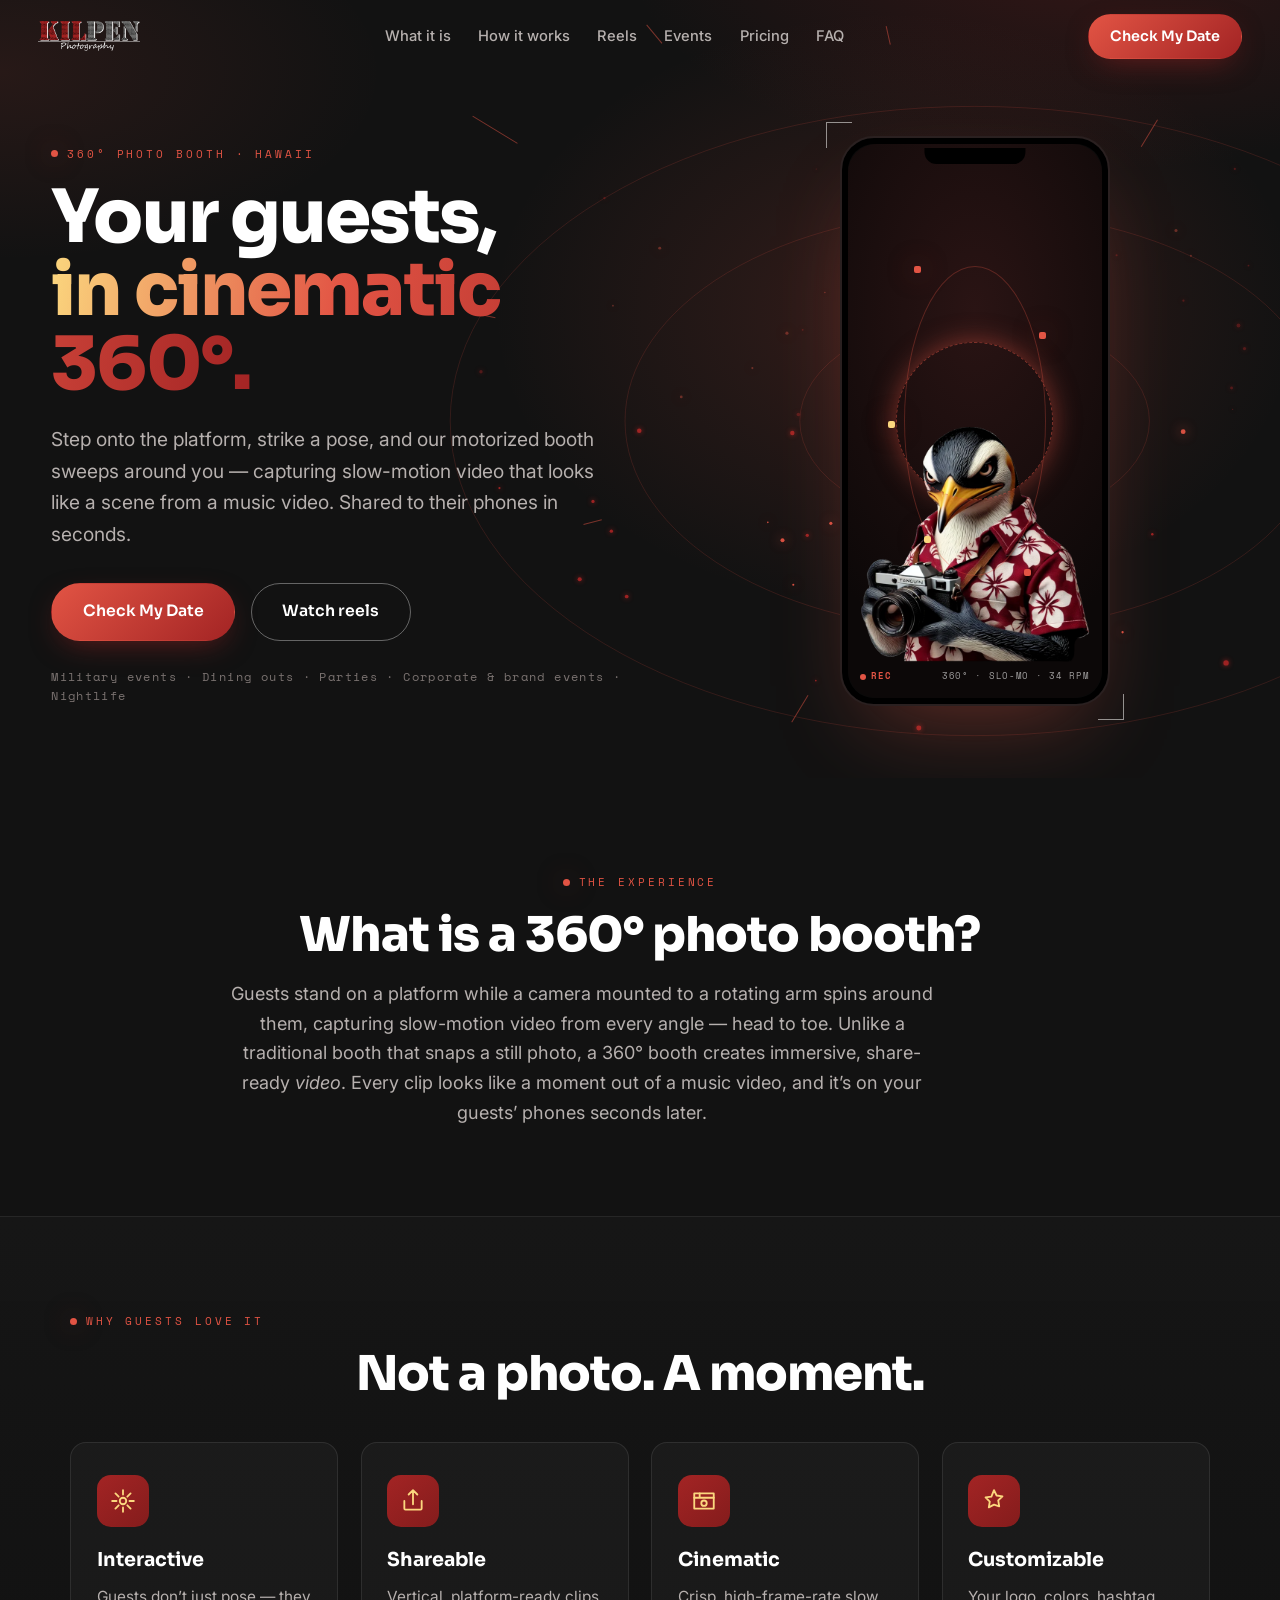
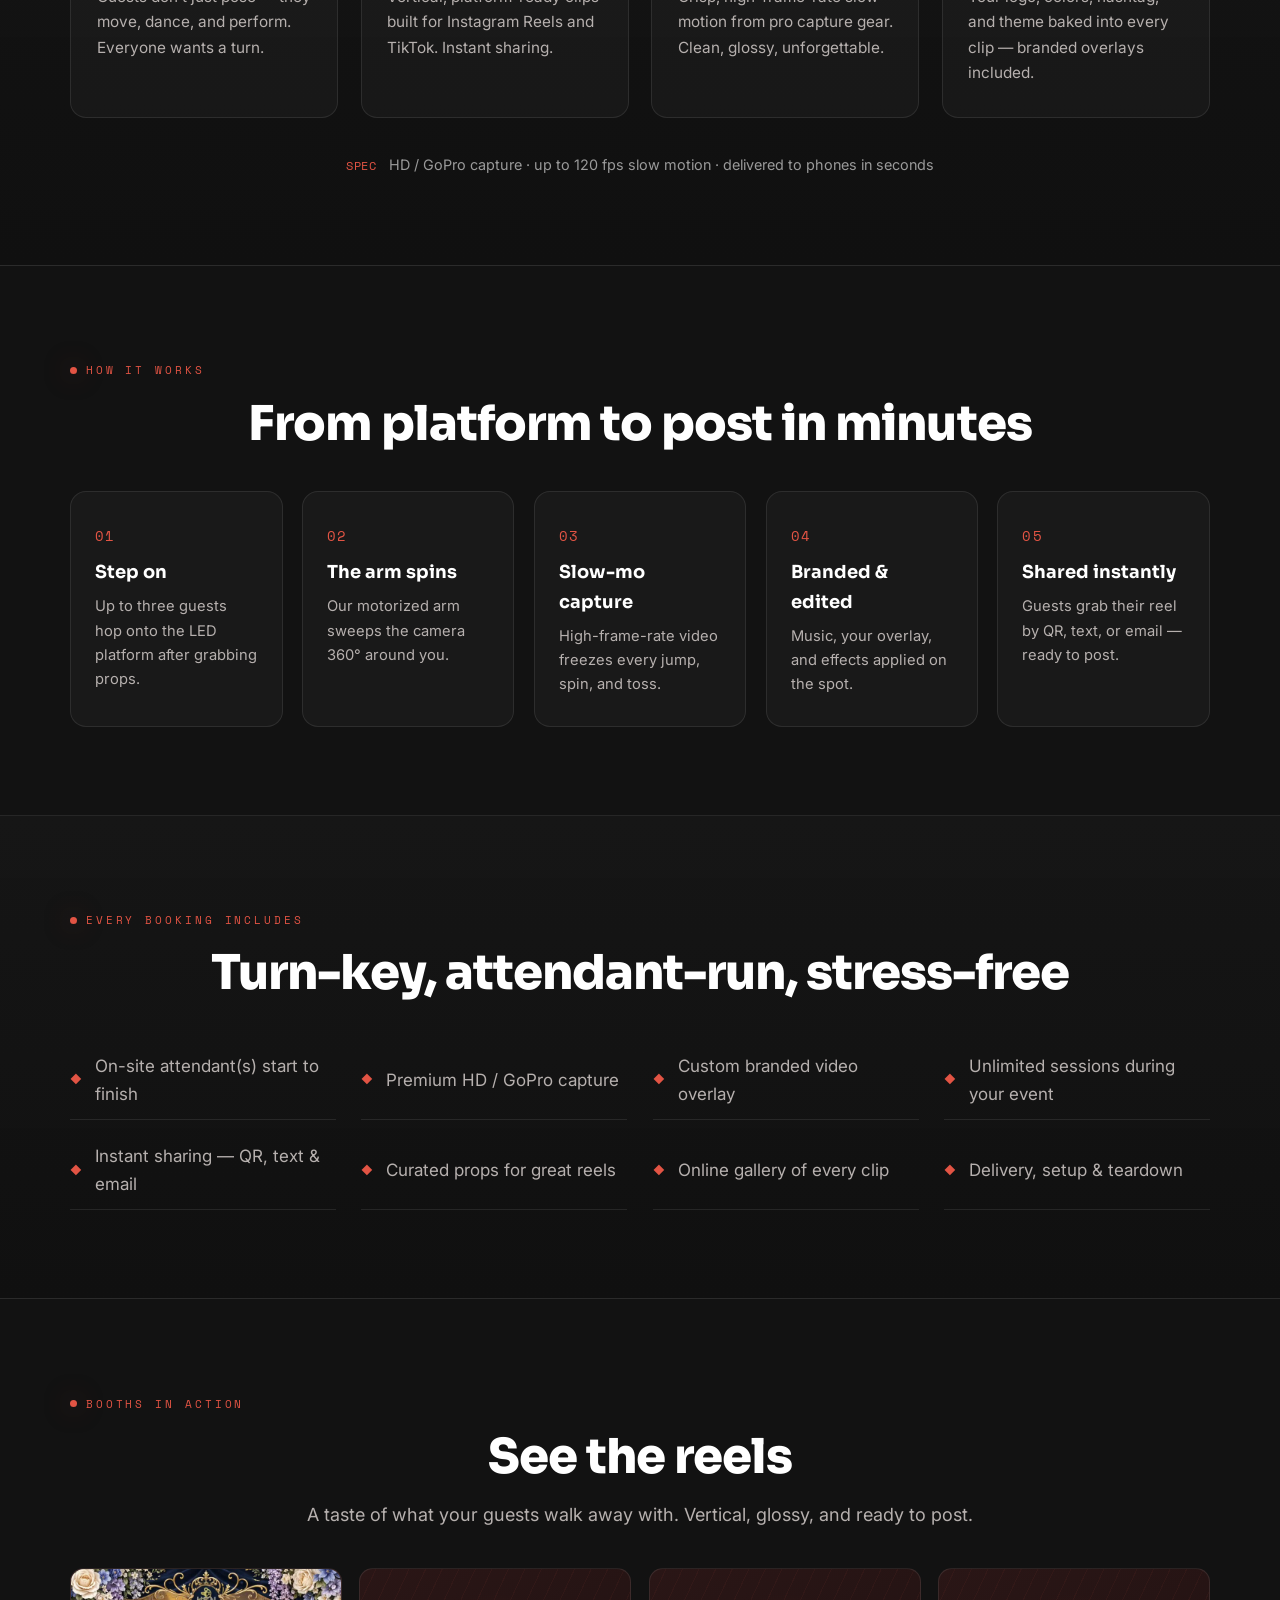
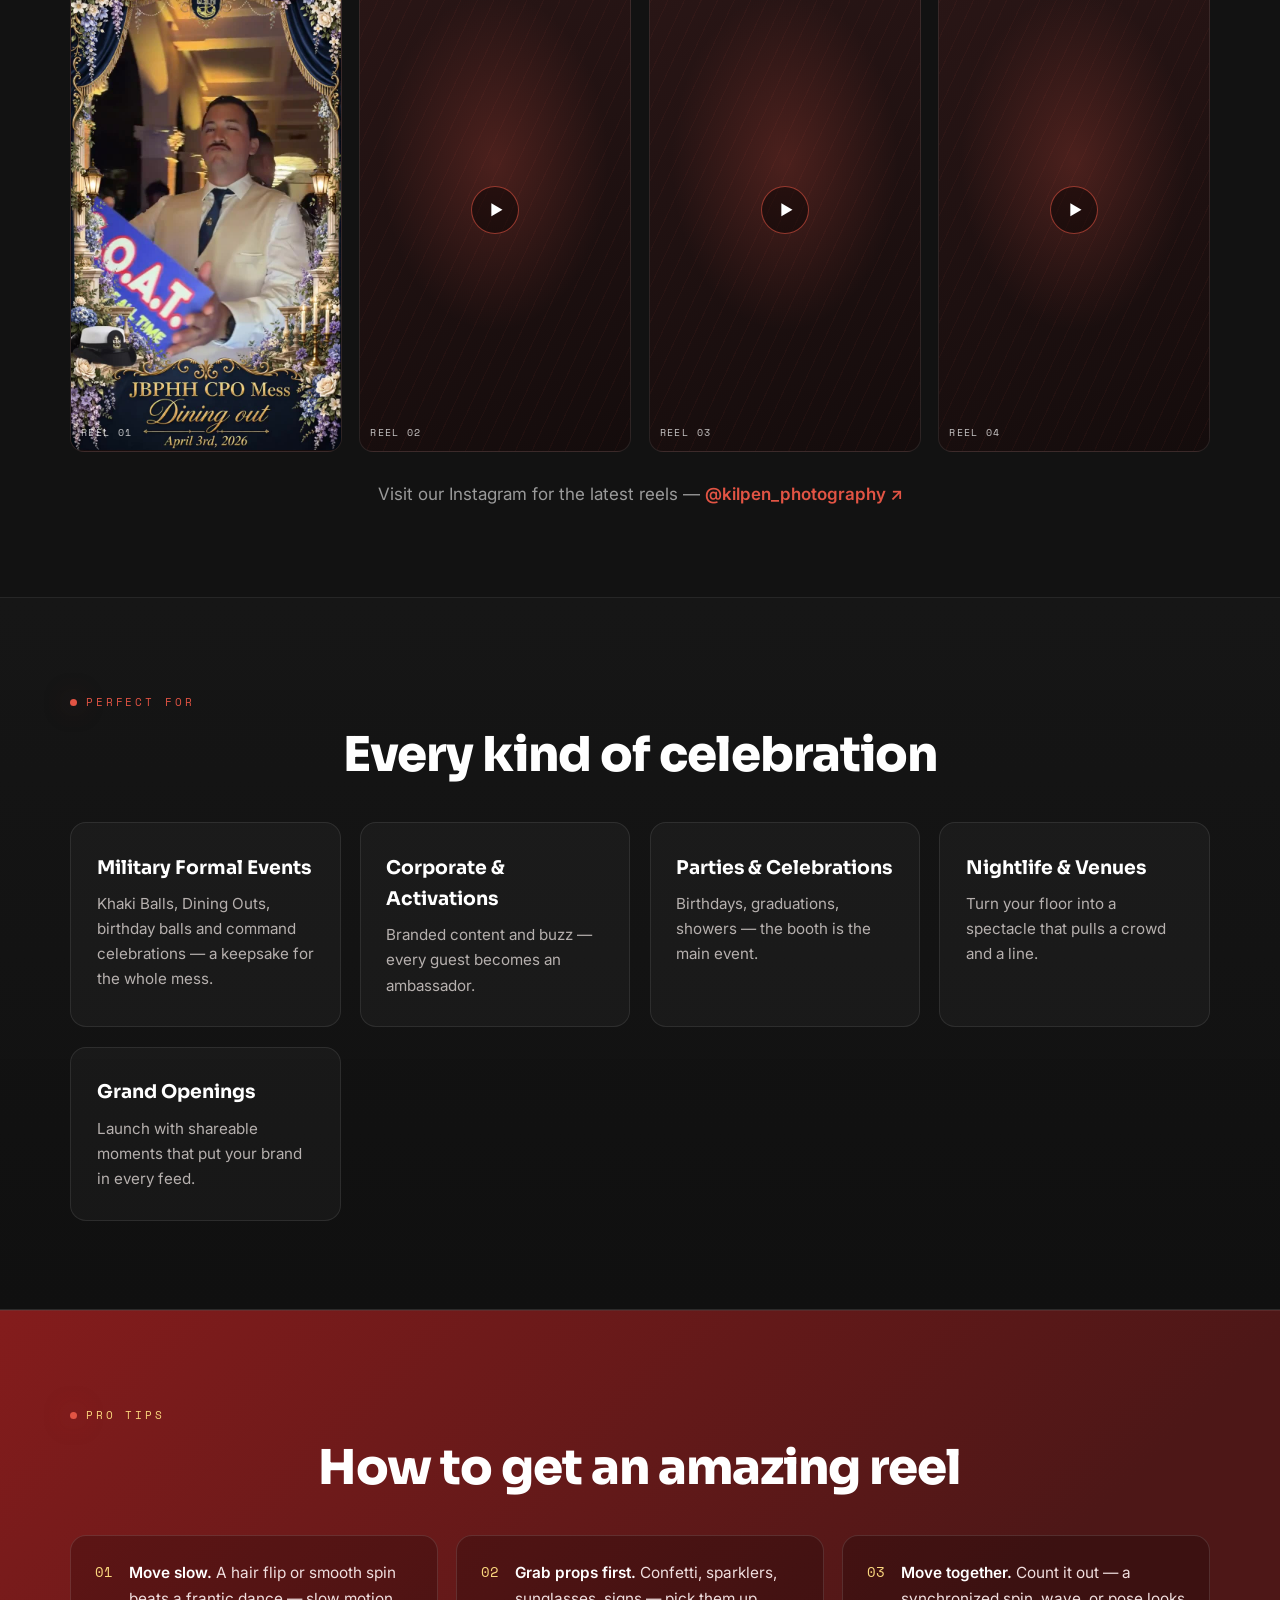
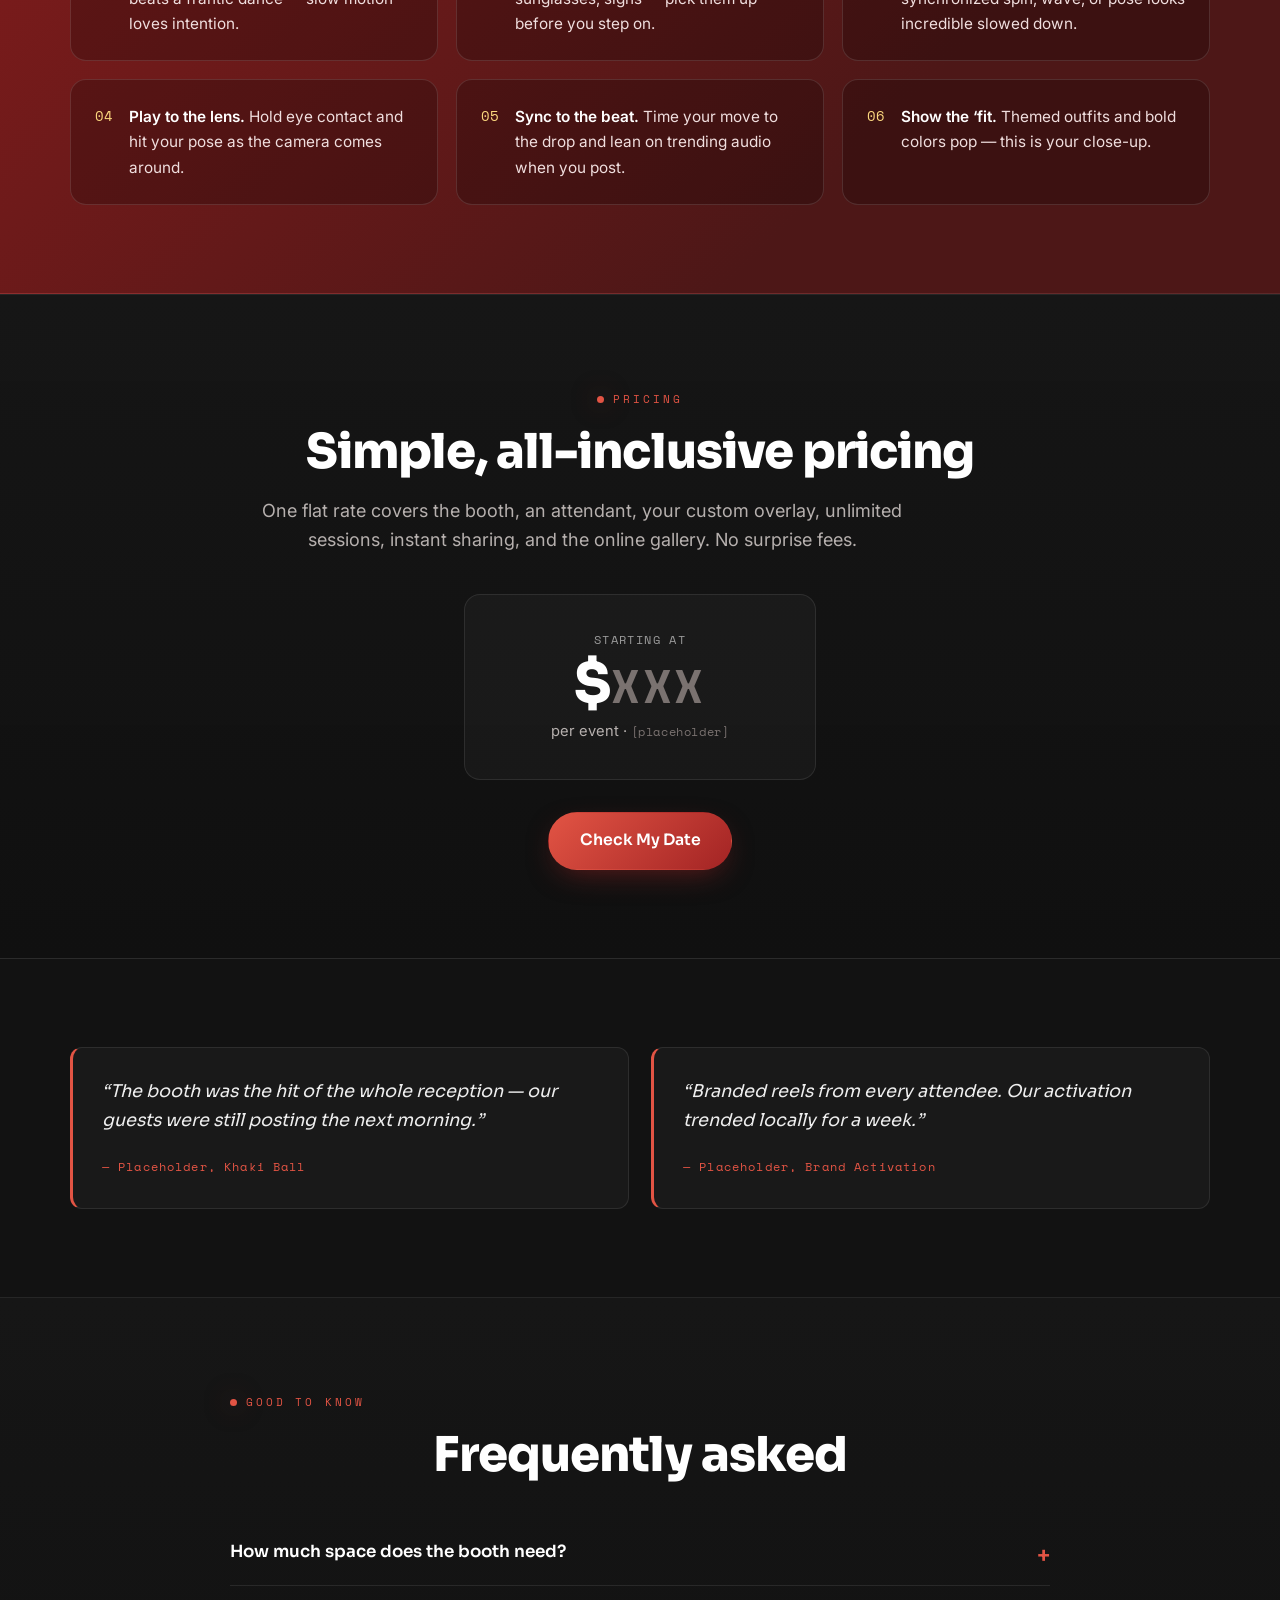
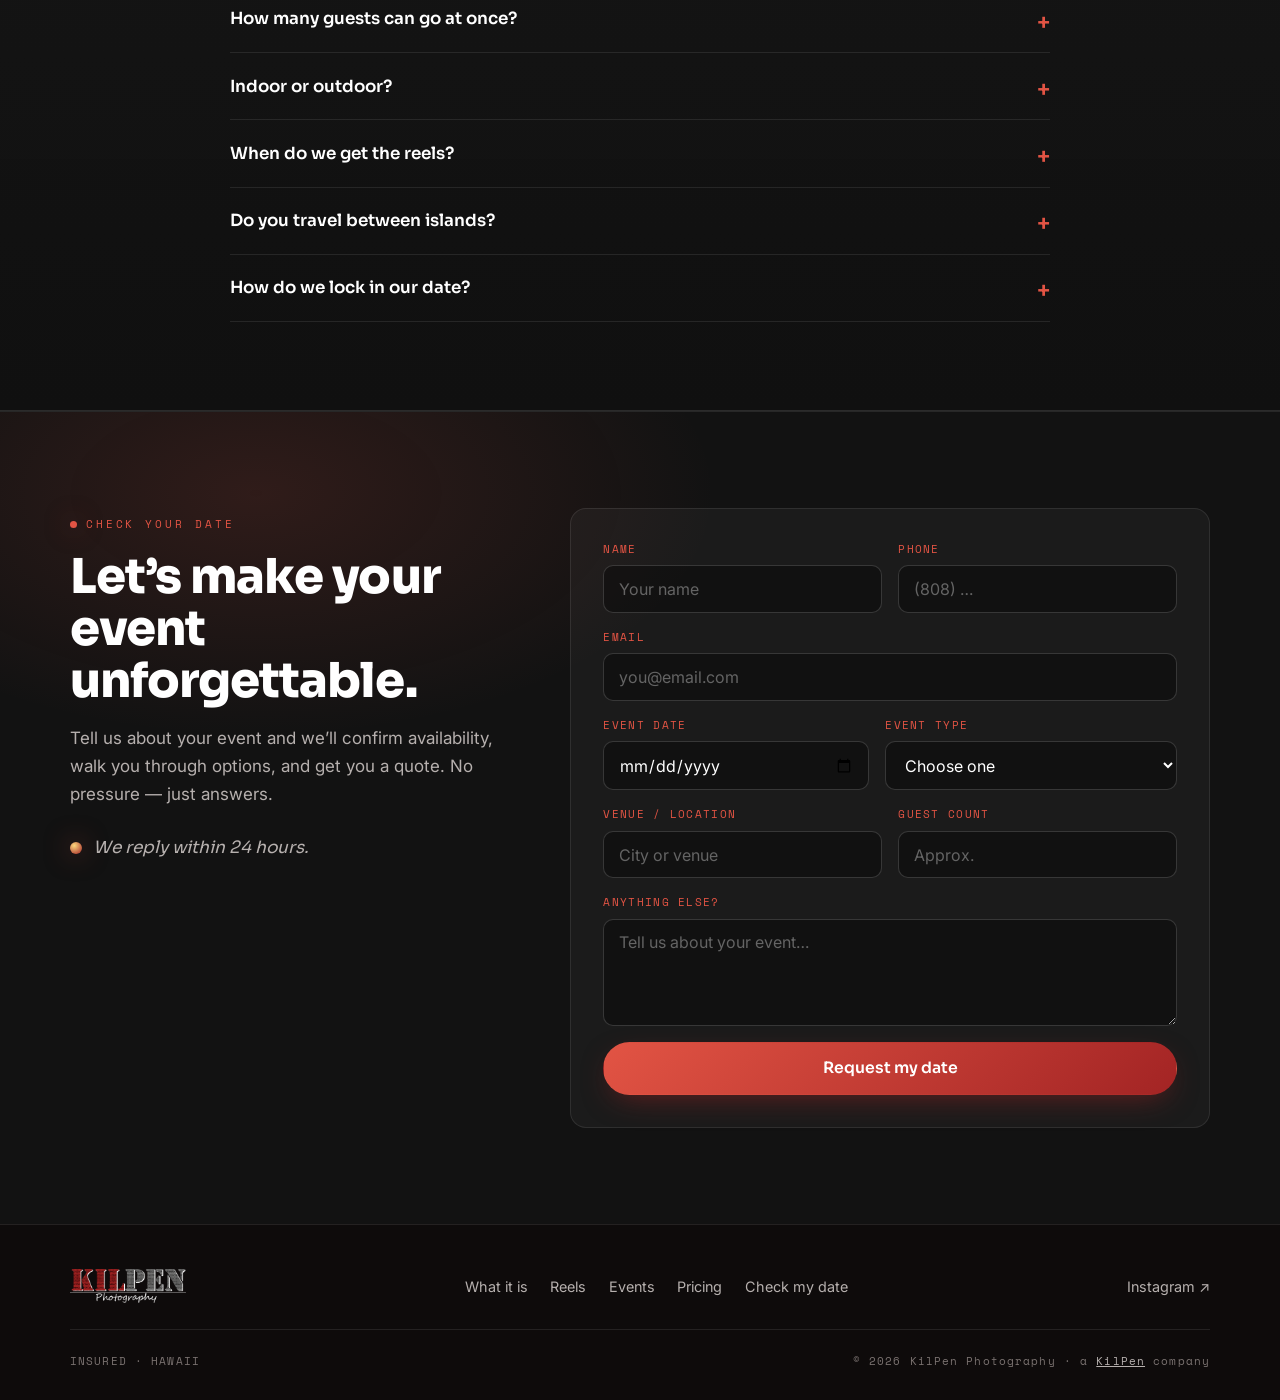
==== index.html @ 4be7123b "Add the first real sample reel to the reels gallery Replaces the REEL 01 placeholder tile with a rea" ====
<!DOCTYPE html>
<html lang="en">
<head>
  <meta charset="utf-8">
  <meta name="viewport" content="width=device-width, initial-scale=1">
  <title>360° Photo Booth — KilPen Photography | Hawaii</title>
  <meta name="description" content="KilPen Photography's 360° photo booth captures cinematic slow-motion reels your guests share instantly. Military events, dining outs, parties & brand events across Hawaii. Check your date.">
  <meta name="theme-color" content="#121212">
  <meta property="og:title" content="360° Photo Booth — KilPen Photography">
  <meta property="og:description" content="Cinematic slow-motion 360° reels for military events, dining outs, parties & brand events across Hawaii.">
  <meta property="og:image" content="https://kilpen.photography/assets/img/kilpen-penguin.png">
  <meta property="og:url" content="https://kilpen.photography/">
  <link rel="canonical" href="https://kilpen.photography/">
  <link rel="icon" type="image/png" sizes="180x180" href="assets/img/favicon-180.png">
  <link rel="icon" type="image/png" sizes="32x32" href="assets/img/favicon-32.png">
  <link rel="apple-touch-icon" href="assets/img/favicon-180.png">
  <link rel="preconnect" href="https://fonts.googleapis.com">
  <link rel="preconnect" href="https://fonts.gstatic.com" crossorigin>
  <link href="https://fonts.googleapis.com/css2?family=Sora:wght@400;600;700;800&family=Inter:wght@400;500;600&family=Space+Mono:wght@400;700&display=swap" rel="stylesheet">
  <link rel="stylesheet" href="assets/css/booth.css?v=20260915b">
</head>
<body>

  <!-- ===== Nav ===== -->
  <header class="nav" id="nav">
    <div class="nav__inner">
      <a class="nav__brand" href="/" aria-label="KilPen Photography home">
        <img src="assets/img/kilpen-wordmark-dark.png" alt="KilPen Photography" height="30">
      </a>
      <nav class="nav__links" id="navLinks" aria-label="Primary">
        <a href="#what">What it is</a>
        <a href="#how">How it works</a>
        <a href="#reels">Reels</a>
        <a href="#events">Events</a>
        <a href="#pricing">Pricing</a>
        <a href="#faq">FAQ</a>
      </nav>
      <div class="nav__actions">
        <a href="#quote" class="btn btn--primary btn--sm">Check My Date</a>
      </div>
      <button class="nav__toggle" id="navToggle" aria-label="Menu" aria-expanded="false"><span></span><span></span><span></span></button>
    </div>
  </header>

  <!-- ===== Hero ===== -->
  <section class="hero">
    <canvas class="hero__fx" id="orbitFx" aria-hidden="true" style="position:absolute;inset:0;z-index:0;pointer-events:none"></canvas>
    <div class="hero__glow" aria-hidden="true"></div>
    <div class="hero__grid">
      <div class="hero__copy">
        <span class="eyebrow"><i class="dot"></i>360° PHOTO BOOTH · HAWAII</span>
        <h1 class="hero__title">Your guests,<br><span class="grad">in cinematic 360°.</span></h1>
        <p class="hero__sub">Step onto the platform, strike a pose, and our motorized booth sweeps around you — capturing slow-motion video that looks like a scene from a music video. Shared to their phones in seconds.</p>
        <div class="hero__cta">
          <a href="#quote" class="btn btn--primary">Check My Date</a>
          <a href="#reels" class="btn btn--ghost">Watch reels</a>
        </div>
        <p class="hero__trust">Military events · Dining outs · Parties · Corporate &amp; brand events · Nightlife</p>
      </div>

      <!-- Placeholder reel: a phone-framed 360 reel mockup (swap for a real vertical reel loop) -->
      <div class="hero__reel" aria-hidden="true">
        <div class="phone">
          <div class="phone__notch"></div>
          <div class="phone__screen">
            <div class="reelfx">
              <div class="reelfx__ring"></div>
              <div class="reelfx__subject"></div>
              <span class="reelfx__c reelfx__c1"></span>
              <span class="reelfx__c reelfx__c2"></span>
              <span class="reelfx__c reelfx__c3"></span>
              <span class="reelfx__c reelfx__c4"></span>
              <span class="reelfx__c reelfx__c5"></span>
            </div>
            <div class="phone__hud">
              <span class="phone__rec"><i></i>REC</span>
              <span id="teleBooth">360° · SLO-MO · 120 FPS</span>
            </div>
          </div>
        </div>
        <div class="corner corner--tl"></div>
        <div class="corner corner--br"></div>
      </div>
    </div>
  </section>

  <!-- ===== What is a 360 booth ===== -->
  <section class="section" id="what">
    <div class="container narrow center">
      <span class="eyebrow center"><i class="dot"></i>THE EXPERIENCE</span>
      <h2 class="section__title">What is a 360° photo booth?</h2>
      <p class="lede">Guests stand on a platform while a camera mounted to a rotating arm spins around them, capturing slow-motion video from every angle — head to toe. Unlike a traditional booth that snaps a still photo, a 360° booth creates immersive, share-ready <em>video</em>. Every clip looks like a moment out of a music video, and it&rsquo;s on your guests&rsquo; phones seconds later.</p>
    </div>
  </section>

  <!-- ===== Why / four pillars ===== -->
  <section class="section section--alt" id="why">
    <div class="container">
      <span class="eyebrow center"><i class="dot"></i>WHY GUESTS LOVE IT</span>
      <h2 class="section__title center">Not a photo. A moment.</h2>
      <div class="pillars">
        <article class="pillar reveal">
          <div class="pillar__icon"><svg viewBox="0 0 24 24"><path d="M12 2v4M12 18v4M2 12h4M18 12h4M5 5l3 3M16 16l3 3M19 5l-3 3M8 16l-3 3"/><circle cx="12" cy="12" r="3"/></svg></div>
          <h3>Interactive</h3>
          <p>Guests don&rsquo;t just pose — they move, dance, and perform. Everyone wants a turn.</p>
        </article>
        <article class="pillar reveal delay-1">
          <div class="pillar__icon"><svg viewBox="0 0 24 24"><path d="M4 12v7a1 1 0 0 0 1 1h14a1 1 0 0 0 1-1v-7M16 6l-4-4-4 4M12 2v13"/></svg></div>
          <h3>Shareable</h3>
          <p>Vertical, platform-ready clips built for Instagram Reels and TikTok. Instant sharing.</p>
        </article>
        <article class="pillar reveal delay-2">
          <div class="pillar__icon"><svg viewBox="0 0 24 24"><path d="M3 5h18v14H3z"/><path d="M3 9h18M8 5v4"/><circle cx="12" cy="14" r="2.5"/></svg></div>
          <h3>Cinematic</h3>
          <p>Crisp, high-frame-rate slow motion from pro capture gear. Clean, glossy, unforgettable.</p>
        </article>
        <article class="pillar reveal delay-3">
          <div class="pillar__icon"><svg viewBox="0 0 24 24"><path d="M12 2l2.4 4.9 5.4.8-3.9 3.8.9 5.4L12 15.4 7.2 17.9l.9-5.4L4.2 8.7l5.4-.8z"/></svg></div>
          <h3>Customizable</h3>
          <p>Your logo, colors, hashtag, and theme baked into every clip — branded overlays included.</p>
        </article>
      </div>
      <p class="spec-note center"><span class="mono">SPEC</span> HD / GoPro capture · up to 120&nbsp;fps slow motion · delivered to phones in seconds</p>
    </div>
  </section>

  <!-- ===== How it works ===== -->
  <section class="section" id="how">
    <div class="container">
      <span class="eyebrow center"><i class="dot"></i>HOW IT WORKS</span>
      <h2 class="section__title center">From platform to post in minutes</h2>
      <ol class="steps">
        <li class="step reveal"><span class="step__n">01</span><h3>Step on</h3><p>Up to three guests hop onto the LED platform after grabbing props.</p></li>
        <li class="step reveal delay-1"><span class="step__n">02</span><h3>The arm spins</h3><p>Our motorized arm sweeps the camera 360° around you.</p></li>
        <li class="step reveal delay-2"><span class="step__n">03</span><h3>Slow-mo capture</h3><p>High-frame-rate video freezes every jump, spin, and toss.</p></li>
        <li class="step reveal delay-3"><span class="step__n">04</span><h3>Branded &amp; edited</h3><p>Music, your overlay, and effects applied on the spot.</p></li>
        <li class="step reveal delay-4"><span class="step__n">05</span><h3>Shared instantly</h3><p>Guests grab their reel by QR, text, or email — ready to post.</p></li>
      </ol>
    </div>
  </section>

  <!-- ===== What's included ===== -->
  <section class="section section--alt" id="included">
    <div class="container">
      <span class="eyebrow center"><i class="dot"></i>EVERY BOOKING INCLUDES</span>
      <h2 class="section__title center">Turn-key, attendant-run, stress-free</h2>
      <ul class="included">
        <li class="reveal"><span>◆</span>On-site attendant(s) start to finish</li>
        <li class="reveal"><span>◆</span>Premium HD / GoPro capture</li>
        <li class="reveal"><span>◆</span>Custom branded video overlay</li>
        <li class="reveal"><span>◆</span>Unlimited sessions during your event</li>
        <li class="reveal"><span>◆</span>Instant sharing — QR, text &amp; email</li>
        <li class="reveal"><span>◆</span>Curated props for great reels</li>
        <li class="reveal"><span>◆</span>Online gallery of every clip</li>
        <li class="reveal"><span>◆</span>Delivery, setup &amp; teardown</li>
      </ul>
    </div>
  </section>

  <!-- ===== Reels gallery ===== -->
  <section class="section" id="reels">
    <div class="container">
      <span class="eyebrow center"><i class="dot"></i>BOOTHS IN ACTION</span>
      <h2 class="section__title center">See the reels</h2>
      <p class="lede center">A taste of what your guests walk away with. Vertical, glossy, and ready to post.</p>
      <!-- REEL 01 is a real sample (assets/video/reel-01.mp4, 720x1290 silent H.264 + poster). [CONFIRM] REEL 02–04 are still placeholder tiles — swap each for a real 9:16 reel (video/poster) or an embedded Instagram feed -->
      <div class="reels">
        <div class="reel reel--video reveal">
          <video class="reel__video" src="assets/video/reel-01.mp4" poster="assets/img/reel-01-poster.jpg"
                 muted loop playsinline autoplay preload="metadata" aria-label="Sample 360 booth reel"></video>
          <span class="reel__tag">REEL 01</span>
        </div>
        <div class="reel reveal delay-1"><span class="reel__play">▶</span><span class="reel__tag">REEL 02</span></div>
        <div class="reel reveal delay-2"><span class="reel__play">▶</span><span class="reel__tag">REEL 03</span></div>
        <div class="reel reveal delay-3"><span class="reel__play">▶</span><span class="reel__tag">REEL 04</span></div>
      </div>
      <p class="reels__follow">Visit our Instagram for the latest reels —
        <a href="https://www.instagram.com/kilpen_photography/" rel="noopener">@kilpen_photography ↗</a>
      </p>
    </div>
  </section>

  <!-- ===== Event types ===== -->
  <section class="section section--alt" id="events">
    <div class="container">
      <span class="eyebrow center"><i class="dot"></i>PERFECT FOR</span>
      <h2 class="section__title center">Every kind of celebration</h2>
      <div class="events">
        <article class="event reveal"><h3>Military Formal Events</h3><p>Khaki Balls, Dining Outs, birthday balls and command celebrations — a keepsake for the whole mess.</p></article>
        <article class="event reveal delay-1"><h3>Corporate &amp; Activations</h3><p>Branded content and buzz — every guest becomes an ambassador.</p></article>
        <article class="event reveal delay-2"><h3>Parties &amp; Celebrations</h3><p>Birthdays, graduations, showers — the booth is the main event.</p></article>
        <article class="event reveal delay-3"><h3>Nightlife &amp; Venues</h3><p>Turn your floor into a spectacle that pulls a crowd and a line.</p></article>
        <article class="event reveal"><h3>Grand Openings</h3><p>Launch with shareable moments that put your brand in every feed.</p></article>
      </div>
    </div>
  </section>

  <!-- ===== Tips ===== -->
  <section class="section section--red" id="tips">
    <div class="container">
      <span class="eyebrow center"><i class="dot"></i>PRO TIPS</span>
      <h2 class="section__title center">How to get an amazing reel</h2>
      <div class="tips">
        <div class="tip reveal"><span class="tip__n">01</span><p><strong>Move slow.</strong> A hair flip or smooth spin beats a frantic dance — slow motion loves intention.</p></div>
        <div class="tip reveal delay-1"><span class="tip__n">02</span><p><strong>Grab props first.</strong> Confetti, sparklers, sunglasses, signs — pick them up before you step on.</p></div>
        <div class="tip reveal delay-2"><span class="tip__n">03</span><p><strong>Move together.</strong> Count it out — a synchronized spin, wave, or pose looks incredible slowed down.</p></div>
        <div class="tip reveal delay-3"><span class="tip__n">04</span><p><strong>Play to the lens.</strong> Hold eye contact and hit your pose as the camera comes around.</p></div>
        <div class="tip reveal"><span class="tip__n">05</span><p><strong>Sync to the beat.</strong> Time your move to the drop and lean on trending audio when you post.</p></div>
        <div class="tip reveal delay-1"><span class="tip__n">06</span><p><strong>Show the &lsquo;fit.</strong> Themed outfits and bold colors pop — this is your close-up.</p></div>
      </div>
    </div>
  </section>

  <!-- ===== Pricing ===== -->
  <section class="section section--alt" id="pricing">
    <div class="container narrow center">
      <span class="eyebrow center"><i class="dot"></i>PRICING</span>
      <h2 class="section__title">Simple, all-inclusive pricing</h2>
      <p class="lede">One flat rate covers the booth, an attendant, your custom overlay, unlimited sessions, instant sharing, and the online gallery. No surprise fees.</p>
      <!-- [PLACEHOLDER] Replace the price below with the real package rate before launch -->
      <div class="price reveal">
        <span class="price__from">Starting at</span>
        <span class="price__v">$<span class="mono">XXX</span></span>
        <span class="price__l">per event · <span class="mono">[placeholder]</span></span>
      </div>
      <a href="#quote" class="btn btn--primary">Check My Date</a>
    </div>
  </section>

  <!-- ===== Social proof ===== -->
  <section class="section" id="loved">
    <div class="container">
      <!-- [CONFIRM] Placeholder testimonials — replace with real client quotes -->
      <div class="quotes">
        <blockquote class="reveal"><p>“The booth was the hit of the whole reception — our guests were still posting the next morning.”</p><cite>— Placeholder, Khaki Ball</cite></blockquote>
        <blockquote class="reveal delay-1"><p>“Branded reels from every attendee. Our activation trended locally for a week.”</p><cite>— Placeholder, Brand Activation</cite></blockquote>
      </div>
    </div>
  </section>

  <!-- ===== FAQ ===== -->
  <section class="section section--alt" id="faq">
    <div class="container narrow">
      <span class="eyebrow center"><i class="dot"></i>GOOD TO KNOW</span>
      <h2 class="section__title center">Frequently asked</h2>
      <div class="faq">
        <details class="reveal"><summary>How much space does the booth need?</summary><p>About a 10×10&nbsp;ft area with a standard power outlet nearby. We handle the rest.</p></details>
        <details class="reveal"><summary>How many guests can go at once?</summary><p>Up to three comfortably on the platform.</p></details>
        <details class="reveal"><summary>Indoor or outdoor?</summary><p>Both — outdoor setups just need level ground and weather permitting.</p></details>
        <details class="reveal"><summary>When do we get the reels?</summary><p>Instantly at the event via QR, text, or email, plus a full online gallery within 48&nbsp;hours.</p></details>
        <details class="reveal"><summary>Do you travel between islands?</summary><p>Not at this time — we serve events on O&#699;ahu.</p></details>
        <details class="reveal"><summary>How do we lock in our date?</summary><p>Send a quote request below and we&rsquo;ll confirm availability and hold your date. We reply within 24&nbsp;hours.</p></details>
      </div>
    </div>
  </section>

  <!-- ===== Quote form ===== -->
  <section class="quote" id="quote">
    <div class="container quote__grid">
      <div class="quote__copy">
        <span class="eyebrow"><i class="dot"></i>CHECK YOUR DATE</span>
        <h2 class="section__title">Let&rsquo;s make your event unforgettable.</h2>
        <p>Tell us about your event and we&rsquo;ll confirm availability, walk you through options, and get you a quote. No pressure — just answers.</p>
        <p class="quote__promise"><span class="sunrise-dot" aria-hidden="true"></span>We reply within 24 hours.</p>
      </div>
      <!-- [CONFIG] Wire action to a real endpoint (Apps Script / Formspree / Worker) delivering to photo@kilpen.com -->
      <form class="quote__form" id="quoteForm" novalidate>
        <div class="row2">
          <label><span>Name</span><input type="text" name="name" placeholder="Your name" required></label>
          <label><span>Phone</span><input type="tel" name="phone" placeholder="(808) …"></label>
        </div>
        <label><span>Email</span><input type="email" name="email" placeholder="you@email.com" required></label>
        <div class="row2">
          <label><span>Event date</span><input type="date" name="date"></label>
          <label><span>Event type</span>
            <select name="type">
              <option value="" disabled selected>Choose one</option>
              <option>Military formal event / dining out</option><option>Corporate / brand event</option>
              <option>Party / celebration</option><option>Nightlife / venue</option>
              <option>Grand opening</option><option>Other</option>
            </select>
          </label>
        </div>
        <div class="row2">
          <label><span>Venue / location</span><input type="text" name="location" placeholder="City or venue"></label>
          <label><span>Guest count</span><input type="text" name="guests" placeholder="Approx."></label>
        </div>
        <label><span>Anything else?</span><textarea name="message" rows="4" placeholder="Tell us about your event…"></textarea></label>
        <button type="submit" class="btn btn--primary btn--full">Request my date</button>
        <p class="quote__ok" id="quoteOk" hidden>Thanks! Your request is in — we&rsquo;ll be in touch within 24 hours. <span class="mono">(demo — form endpoint not yet connected)</span></p>
      </form>
    </div>
  </section>

  <!-- ===== Footer ===== -->
  <footer class="foot">
    <div class="container foot__inner">
      <a href="/" class="foot__brand"><img src="assets/img/kilpen-wordmark-dark.png" alt="KilPen Photography" height="34"></a>
      <nav class="foot__links" aria-label="Footer">
        <a href="#what">What it is</a><a href="#reels">Reels</a><a href="#events">Events</a><a href="#pricing">Pricing</a>
        <a href="#quote">Check my date</a>
      </nav>
      <div class="foot__social">
        <a href="https://www.instagram.com/kilpen_photography/" rel="noopener">Instagram ↗</a>
      </div>
    </div>
    <div class="container foot__legal">
      <span>INSURED · HAWAII</span>
      <span>© <span id="yr"></span> KilPen Photography · a <a href="https://kilpen.com" rel="noopener">KilPen</a> company</span>
    </div>
  </footer>

  <script src="assets/js/booth.js?v=20260815"></script>
  <script src="assets/js/orbit.js?v=20260815"></script>
</body>
</html>
---- assets/css/booth.css ----
/* ============================================================
   KilPen Photography — 360° Photo Booth page
   Dark, neon-crimson, nightlife energy. Brand tokens defined below.
   ============================================================ */

:root {
  --char-950:#121212; --char-900:#1a1414; --char-850:#1e1616; --char-800:#241a1a;
  --red-600:#a32424; --red-700:#841c1c; --flame-500:#e25444; --flame-600:#c0392b;
  --stone-50:#f8f7f5; --ink-400:#b6b0ae; --ink-500:#9a9a9a; --ink-600:#7a7270;
  --line: rgba(255,255,255,0.09);
  --glow-red: 0 0 26px rgba(226,84,68,.5);
  --font-display:"Sora",system-ui,sans-serif;
  --font-body:"Inter",system-ui,sans-serif;
  --font-mono:"Space Mono",ui-monospace,monospace;
  --radius:16px;
}

* { margin:0; padding:0; box-sizing:border-box; }
html { scroll-behavior:smooth; scroll-padding-top:84px; }
body {
  background:var(--char-950); color:var(--stone-50);
  font-family:var(--font-body); line-height:1.65; font-size:17px;
  -webkit-font-smoothing:antialiased;
  background-image:
    radial-gradient(60% 40% at 85% -5%, rgba(163,36,36,.22), transparent 60%),
    radial-gradient(50% 35% at 0% 8%, rgba(226,84,68,.10), transparent 60%);
  background-attachment:fixed;
}
img { max-width:100%; display:block; }

.container { width:min(1140px,92vw); margin-inline:auto; }
.container.narrow { width:min(820px,92vw); }
.center { text-align:center; }

/* ---------- Shared type ---------- */
.eyebrow {
  display:inline-flex; align-items:center; gap:.55rem;
  font-family:var(--font-mono); font-size:.7rem; letter-spacing:.26em;
  color:var(--flame-500); margin-bottom:1.1rem;
}
.eyebrow.center { justify-content:center; }
.eyebrow .dot { width:7px;height:7px;border-radius:50%;background:var(--flame-500);box-shadow:var(--glow-red);animation:pulse 2s ease-in-out infinite; }
.section__title {
  font-family:var(--font-display); font-weight:800;
  font-size:clamp(1.9rem,4vw,3rem); line-height:1.08; letter-spacing:-.02em;
  color:#fff; margin-bottom:1.1rem;
}
.lede { font-size:1.13rem; color:var(--ink-400); max-width:44rem; }
.lede.center { margin-inline:auto; }
.mono { font-family:var(--font-mono); font-size:.82em; color:var(--ink-600); letter-spacing:.05em; }
.grad {
  background:linear-gradient(100deg,#fbd77e,var(--flame-500) 45%,var(--red-600));
  -webkit-background-clip:text; background-clip:text; color:transparent;
}

/* ---------- Buttons ---------- */
.btn {
  display:inline-flex; align-items:center; gap:.6rem;
  padding:.95rem 1.9rem; border-radius:999px;
  font-family:var(--font-display); font-weight:600; font-size:.98rem;
  text-decoration:none; color:#fff; border:1.5px solid transparent; cursor:pointer;
  transition:transform .25s, box-shadow .25s, background .25s, border-color .25s;
}
.btn--sm { padding:.6rem 1.3rem; font-size:.9rem; }
.btn--full { width:100%; justify-content:center; }
.btn--primary { background:linear-gradient(135deg,var(--flame-500),var(--red-600)); box-shadow:0 10px 30px -10px rgba(163,36,36,.6); }
.btn--primary:hover { transform:translateY(-2px); box-shadow:0 16px 36px -10px rgba(226,84,68,.7); }
.btn--ghost { border-color:rgba(255,255,255,.35); }
.btn--ghost:hover { border-color:#fff; background:rgba(255,255,255,.06); }

/* ---------- Nav ---------- */
.nav {
  position:fixed; inset:0 0 auto 0; z-index:100; height:74px;
  display:flex; align-items:center; transition:background .35s, box-shadow .35s, border-color .35s;
  border-bottom:1px solid transparent;
}
.nav.scrolled { background:rgba(18,18,18,.86); backdrop-filter:blur(12px); border-bottom-color:var(--line); }
.nav__inner { width:min(1240px,94vw); margin-inline:auto; display:flex; align-items:center; justify-content:space-between; gap:1.5rem; }
.nav__brand img { height:30px; width:auto; }
.nav__links { display:flex; gap:1.7rem; }
.nav__links a { color:var(--ink-400); text-decoration:none; font-size:.92rem; font-weight:500; transition:color .2s; }
.nav__links a:hover { color:var(--flame-500); }
.nav__actions { display:flex; align-items:center; gap:1rem; }
.nav__switch { display:inline-flex; align-items:center; gap:.4rem; color:var(--ink-500); text-decoration:none; font-family:var(--font-mono); font-size:.78rem; letter-spacing:.1em; transition:color .2s; }
.nav__switch svg { opacity:.8; }
.nav__switch:hover { color:#fff; }
.nav__toggle { display:none; flex-direction:column; gap:5px; background:none; border:none; cursor:pointer; padding:6px; }
.nav__toggle span { width:26px; height:2px; background:#fff; border-radius:2px; transition:transform .3s, opacity .3s; }
.nav__toggle.open span:nth-child(1){ transform:translateY(7px) rotate(45deg); }
.nav__toggle.open span:nth-child(2){ opacity:0; }
.nav__toggle.open span:nth-child(3){ transform:translateY(-7px) rotate(-45deg); }

/* ---------- Hero ---------- */
.hero { position:relative; padding:8.5rem 0 4.5rem; overflow:hidden; }
.hero__fx { position:absolute; inset:0; z-index:0; pointer-events:none; }
.hero__glow { position:absolute; inset:0; background:radial-gradient(45% 55% at 70% 40%, rgba(226,84,68,.16), transparent 70%); pointer-events:none; }
.hero__grid { position:relative; z-index:1; width:min(1180px,92vw); margin-inline:auto; display:grid; grid-template-columns:1.1fr .9fr; gap:3rem; align-items:center; }
.hero__title { font-family:var(--font-display); font-weight:800; font-size:clamp(2.6rem,6vw,4.6rem); line-height:1.0; letter-spacing:-.025em; color:#fff; margin-bottom:1.4rem; }
.hero__sub { font-size:clamp(1.02rem,1.5vw,1.2rem); color:var(--ink-400); max-width:34rem; margin-bottom:2rem; }
.hero__cta { display:flex; gap:1rem; flex-wrap:wrap; }
.hero__trust { margin-top:1.6rem; font-family:var(--font-mono); font-size:.72rem; letter-spacing:.12em; color:var(--ink-600); }

/* phone reel mockup */
.hero__reel { position:relative; justify-self:center; }
.phone {
  position:relative; width:clamp(210px,24vw,270px); aspect-ratio:9/19;
  border-radius:34px; background:#0a0a0a; border:2px solid #2a2020;
  box-shadow:0 40px 90px -30px rgba(226,84,68,.4), inset 0 0 0 6px #000; overflow:hidden;
}
.phone__notch { position:absolute; top:10px; left:50%; transform:translateX(-50%); width:38%; height:16px; background:#000; border-radius:0 0 12px 12px; z-index:3; }
.phone__screen { position:absolute; inset:6px; border-radius:28px; overflow:hidden;
  background:url(../img/kilpen-penguin-camera.webp) center calc(100% - 36px) / 92% auto no-repeat, radial-gradient(120% 90% at 50% 30%, #2a1414, #0c0808 70%); }
.reelfx { position:absolute; inset:0; display:grid; place-items:center; z-index:0; }
.reelfx__ring { width:62%; aspect-ratio:1; border-radius:50%; border:1px dashed rgba(226,84,68,.5); box-shadow:var(--glow-red); animation:spin 6s linear infinite; }
.reelfx__ring::after { content:""; position:absolute; inset:22%; border-radius:50%; border:1px solid rgba(226,84,68,.3); }
.reelfx__subject { display:none; position:absolute; width:34%; aspect-ratio:1; border-radius:50%; background:radial-gradient(circle at 40% 35%, #fbd77e, var(--flame-500) 55%, var(--red-700)); box-shadow:0 0 40px rgba(226,84,68,.6); filter:blur(1px); }
.reelfx__c { position:absolute; width:7px; height:7px; border-radius:2px; background:var(--flame-500); box-shadow:var(--glow-red); animation:float 3.4s ease-in-out infinite; }
.reelfx__c1{ top:22%; left:26%; } .reelfx__c2{ top:34%; right:22%; animation-delay:.5s; }
.reelfx__c3{ bottom:28%; left:30%; animation-delay:1s; background:#fbd77e; } .reelfx__c4{ bottom:22%; right:28%; animation-delay:1.5s; }
.reelfx__c5{ top:50%; left:16%; animation-delay:.8s; background:#fbd77e; }
.phone__hud { position:absolute; left:12px; right:12px; bottom:14px; display:flex; justify-content:space-between; font-family:var(--font-mono); font-size:.56rem; letter-spacing:.08em; color:rgba(255,255,255,.6); z-index:2; }
.phone__rec { display:inline-flex; align-items:center; gap:.35rem; color:var(--flame-500); font-weight:700; }
.phone__rec i { width:6px; height:6px; border-radius:50%; background:var(--flame-500); animation:blink 1.4s steps(1) infinite; }

/* corner brackets */
.corner { position:absolute; width:26px; height:26px; border-color:var(--flame-500); opacity:.55; }
.hero__reel .corner--tl { top:-14px; left:-14px; border-top:1.5px solid; border-left:1.5px solid; }
.hero__reel .corner--br { bottom:-14px; right:-14px; border-bottom:1.5px solid; border-right:1.5px solid; }

/* ---------- Sections ---------- */
.section { padding:5.5rem 0; }
.section--alt { background:linear-gradient(180deg, rgba(255,255,255,.015), rgba(0,0,0,.12)); border-block:1px solid var(--line); }
.section__title.center { text-align:center; }
.section .lede.center { margin-bottom:2.4rem; }

/* pillars */
.pillars { display:grid; grid-template-columns:repeat(auto-fit,minmax(220px,1fr)); gap:1.4rem; margin-top:2.6rem; }
.pillar { background:rgba(255,255,255,.03); border:1px solid var(--line); border-radius:var(--radius); padding:2rem 1.6rem; transition:transform .3s, border-color .3s, box-shadow .3s; }
.pillar:hover { transform:translateY(-5px); border-color:rgba(226,84,68,.5); box-shadow:0 18px 40px -20px rgba(163,36,36,.5); }
.pillar__icon { width:52px; height:52px; border-radius:14px; display:grid; place-items:center; background:linear-gradient(140deg,var(--red-600),var(--red-700)); margin-bottom:1.1rem; }
.pillar__icon svg { width:26px; height:26px; fill:none; stroke:#fbd77e; stroke-width:1.7; stroke-linecap:round; stroke-linejoin:round; }
.pillar h3 { font-family:var(--font-display); font-size:1.2rem; color:#fff; margin-bottom:.5rem; }
.pillar p { color:var(--ink-400); font-size:.96rem; }
.spec-note { margin-top:2.2rem; color:var(--ink-500); font-size:.9rem; }
.spec-note .mono { color:var(--flame-500); margin-right:.5rem; }

/* steps */
.steps { list-style:none; display:grid; grid-template-columns:repeat(auto-fit,minmax(180px,1fr)); gap:1.2rem; margin-top:2.6rem; counter-reset:s; }
.step { background:rgba(255,255,255,.03); border:1px solid var(--line); border-radius:var(--radius); padding:1.8rem 1.5rem; position:relative; }
.step__n { font-family:var(--font-mono); font-size:.85rem; color:var(--flame-500); letter-spacing:.1em; }
.step h3 { font-family:var(--font-display); font-size:1.12rem; color:#fff; margin:.6rem 0 .4rem; }
.step p { color:var(--ink-400); font-size:.92rem; }

/* included */
.included { list-style:none; display:grid; grid-template-columns:repeat(auto-fit,minmax(250px,1fr)); gap:.7rem 1.6rem; margin-top:2.6rem; }
.included li { display:flex; align-items:center; gap:.8rem; padding:.7rem 0; border-bottom:1px solid var(--line); color:var(--ink-400); }
.included li span { color:var(--flame-500); font-size:.7rem; }

/* reels */
.reels { display:grid; grid-template-columns:repeat(4,1fr); gap:1.1rem; margin-top:2.4rem; }
.reel { position:relative; aspect-ratio:9/16; border-radius:14px; overflow:hidden; border:1px solid var(--line);
  background:linear-gradient(160deg,#2a1616,#140c0c); display:grid; place-items:center; cursor:pointer; transition:transform .3s, box-shadow .3s; }
.reel::before { content:""; position:absolute; inset:0; background:
  repeating-linear-gradient(115deg, transparent 0 14px, rgba(226,84,68,.05) 14px 15px),
  radial-gradient(60% 50% at 50% 40%, rgba(226,84,68,.22), transparent 70%); }
.reel:hover { transform:translateY(-5px) scale(1.02); box-shadow:0 22px 46px -20px rgba(163,36,36,.6); }
.reel__play { position:relative; width:48px; height:48px; border-radius:50%; display:grid; place-items:center; background:rgba(0,0,0,.45); border:1px solid rgba(226,84,68,.6); color:#fff; font-size:.9rem; padding-left:3px; }
.reel__tag { position:absolute; bottom:10px; left:10px; font-family:var(--font-mono); font-size:.6rem; letter-spacing:.14em; color:rgba(255,255,255,.75); z-index:2; }
.reel--video { cursor:default; }
.reel--video::before { display:none; }
.reel__video { position:absolute; inset:0; width:100%; height:100%; object-fit:cover; display:block; }
.reels__follow { text-align:center; margin-top:1.8rem; color:var(--ink-500); }
.reels__follow a { color:var(--flame-500); text-decoration:none; font-weight:600; }
.reels__follow a:hover { color:#fff; }

/* events */
.events { display:grid; grid-template-columns:repeat(auto-fit,minmax(260px,1fr)); gap:1.2rem; margin-top:2.6rem; }
.event { background:rgba(255,255,255,.03); border:1px solid var(--line); border-radius:var(--radius); padding:1.8rem 1.6rem; transition:transform .3s, border-color .3s; }
.event:hover { transform:translateY(-4px); border-color:rgba(226,84,68,.45); }
.event h3 { font-family:var(--font-display); font-size:1.18rem; color:#fff; margin-bottom:.5rem; }
.event p { color:var(--ink-400); font-size:.95rem; }

/* cta band */
/* red band — now carried by the Pro Tips section */
.section--red { background:linear-gradient(135deg, var(--red-700), #4d1717 70%); border-block:1px solid rgba(255,255,255,.08); }
.section--red .tip { background:rgba(0,0,0,.22); border-color:rgba(255,255,255,.12); }
.section--red .tip p { color:#f0dede; }
.section--red .tip__n { color:#fbd77e; }
.section--red .eyebrow { color:#fbd77e; }

/* tips */
.tips { display:grid; grid-template-columns:repeat(auto-fit,minmax(280px,1fr)); gap:1.1rem; margin-top:2.6rem; }
.tip { display:flex; gap:1rem; background:rgba(255,255,255,.03); border:1px solid var(--line); border-radius:var(--radius); padding:1.5rem; }
.tip__n { font-family:var(--font-mono); color:var(--flame-500); font-size:.9rem; }
.tip p { color:var(--ink-400); font-size:.96rem; }
.tip strong { color:#fff; font-weight:600; }

/* chips */
.chips { display:flex; flex-wrap:wrap; gap:.7rem; margin-top:2.4rem; justify-content:center; }
.chip { padding:.7rem 1.2rem; border-radius:999px; border:1px solid var(--line); background:rgba(255,255,255,.03); font-size:.9rem; color:var(--ink-400); transition:border-color .25s, color .25s, transform .25s; }
.chip:hover { border-color:rgba(226,84,68,.5); color:#fff; transform:translateY(-2px); }

/* pricing */
.price { display:flex; flex-direction:column; align-items:center; gap:.4rem; margin:2.4rem auto 2rem; padding:2.2rem 3rem; border:1px solid var(--line); border-radius:var(--radius); background:rgba(255,255,255,.03); max-width:22rem; }
.price__from { font-family:var(--font-mono); font-size:.72rem; letter-spacing:.12em; color:var(--ink-500); text-transform:uppercase; }
.price__v { font-family:var(--font-display); font-weight:800; font-size:clamp(2.4rem,5vw,3.6rem); color:#fff; line-height:1; }
.price__l { font-size:.92rem; color:var(--ink-400); }

/* quotes */
.quotes { display:grid; grid-template-columns:repeat(auto-fit,minmax(300px,1fr)); gap:1.4rem; }
.quotes blockquote { background:rgba(255,255,255,.03); border:1px solid var(--line); border-left:3px solid var(--flame-500); border-radius:12px; padding:1.8rem; }
.quotes p { font-family:var(--font-display); font-style:italic; font-weight:400; font-size:1.1rem; color:#eee; margin-bottom:1rem; }
.quotes cite { font-style:normal; font-family:var(--font-mono); font-size:.72rem; letter-spacing:.1em; color:var(--flame-500); }

/* faq */
.faq { margin-top:2.4rem; }
.faq details { border-bottom:1px solid var(--line); }
.faq summary { list-style:none; cursor:pointer; padding:1.2rem 2rem 1.2rem 0; position:relative; font-family:var(--font-display); font-weight:600; font-size:1.05rem; color:#fff; }
.faq summary::-webkit-details-marker { display:none; }
.faq summary::after { content:"+"; position:absolute; right:0; top:1.1rem; color:var(--flame-500); font-size:1.4rem; transition:transform .3s; }
.faq details[open] summary::after { transform:rotate(45deg); }
.faq details p { padding:0 0 1.3rem; color:var(--ink-400); max-width:52rem; }

/* quote form */
.quote { padding:6rem 0; background:radial-gradient(60% 50% at 20% 10%, rgba(226,84,68,.14), transparent 60%); border-top:1px solid var(--line); }
.quote__grid { display:grid; grid-template-columns:1fr 1.1fr; gap:3.5rem; align-items:start; }
.quote__copy p { color:var(--ink-400); margin-bottom:1.1rem; }
.quote__promise { display:flex; align-items:center; gap:.7rem; font-family:var(--font-display); font-style:italic; color:#fbd77e; margin-top:1.6rem; }
.sunrise-dot { width:12px; height:12px; border-radius:50%; background:radial-gradient(circle at 35% 30%,#fbd77e,var(--red-600)); box-shadow:var(--glow-red); }
.quote__form { background:rgba(255,255,255,.04); border:1px solid var(--line); border-radius:var(--radius); padding:2rem; display:flex; flex-direction:column; gap:1rem; }
.row2 { display:grid; grid-template-columns:1fr 1fr; gap:1rem; }
.quote__form label { display:flex; flex-direction:column; gap:.4rem; }
.quote__form label span { font-family:var(--font-mono); font-size:.68rem; letter-spacing:.12em; text-transform:uppercase; color:var(--flame-500); }
.quote__form input, .quote__form select, .quote__form textarea {
  font-family:var(--font-body); font-size:1rem; color:#fff; background:rgba(0,0,0,.35);
  border:1px solid rgba(255,255,255,.16); border-radius:10px; padding:.8rem .9rem; resize:vertical; }
.quote__form input::placeholder, .quote__form textarea::placeholder { color:rgba(255,255,255,.35); }
.quote__form input:focus, .quote__form select:focus, .quote__form textarea:focus { outline:none; border-color:var(--flame-500); box-shadow:0 0 0 3px rgba(226,84,68,.2); }
.quote__ok { color:#8fe3a0; font-size:.92rem; }

/* footer */
.foot { border-top:1px solid var(--line); padding:2.8rem 0 1.8rem; background:#0e0b0b; }
.foot__inner { display:flex; align-items:center; justify-content:space-between; gap:1.5rem; flex-wrap:wrap; padding-bottom:1.6rem; border-bottom:1px solid var(--line); }
.foot__brand img { height:34px; width:auto; }
.foot__links { display:flex; gap:1.4rem; flex-wrap:wrap; }
.foot__links a, .foot__social a { color:var(--ink-400); text-decoration:none; font-size:.9rem; transition:color .2s; }
.foot__links a:hover, .foot__social a:hover { color:var(--flame-500); }
.foot__legal { display:flex; justify-content:space-between; gap:1rem; flex-wrap:wrap; padding-top:1.4rem; font-family:var(--font-mono); font-size:.7rem; letter-spacing:.1em; color:var(--ink-600); }
.foot__legal a { color:var(--ink-400); }

/* ---------- Reveal + anims ---------- */
.reveal { opacity:0; transform:translateY(22px); transition:opacity .7s ease, transform .7s cubic-bezier(.2,.7,.2,1); }
.reveal.in { opacity:1; transform:none; }
.reveal.delay-1{ transition-delay:.08s;} .reveal.delay-2{ transition-delay:.16s;} .reveal.delay-3{ transition-delay:.24s;} .reveal.delay-4{ transition-delay:.32s;}
@keyframes pulse { 0%,100%{opacity:1;} 50%{opacity:.4;} }
@keyframes blink { 0%,60%{opacity:1;} 61%,100%{opacity:.15;} }
@keyframes spin { to { transform:rotate(360deg); } }
@keyframes float { 0%,100%{ transform:translateY(0);} 50%{ transform:translateY(-10px);} }

/* ---------- Responsive ---------- */
@media (max-width:900px){
  .hero__grid { grid-template-columns:1fr; gap:2.5rem; }
  .hero__reel { order:-1; }
  .quote__grid { grid-template-columns:1fr; gap:2.4rem; }
  .reels { grid-template-columns:repeat(2,1fr); }
  .stats { grid-template-columns:1fr; gap:2rem; }
}
@media (max-width:760px){
  .nav__links { position:fixed; top:74px; left:0; right:0; flex-direction:column; align-items:center; gap:1.3rem;
    background:rgba(18,18,18,.97); padding:1.8rem 0 2.2rem; transform:translateY(-130%); transition:transform .35s; box-shadow:0 20px 40px -20px rgba(0,0,0,.7); }
  .nav__links.open { transform:translateY(0); }
  .nav__toggle { display:flex; }
  .nav__switch { display:none; }
  .row2 { grid-template-columns:1fr; }
}
@media (prefers-reduced-motion: reduce){
  html { scroll-behavior:auto; }
  .reveal { opacity:1; transform:none; transition:none; }
  .reelfx__ring, .reelfx__c, .eyebrow .dot, .phone__rec i { animation:none !important; }
}
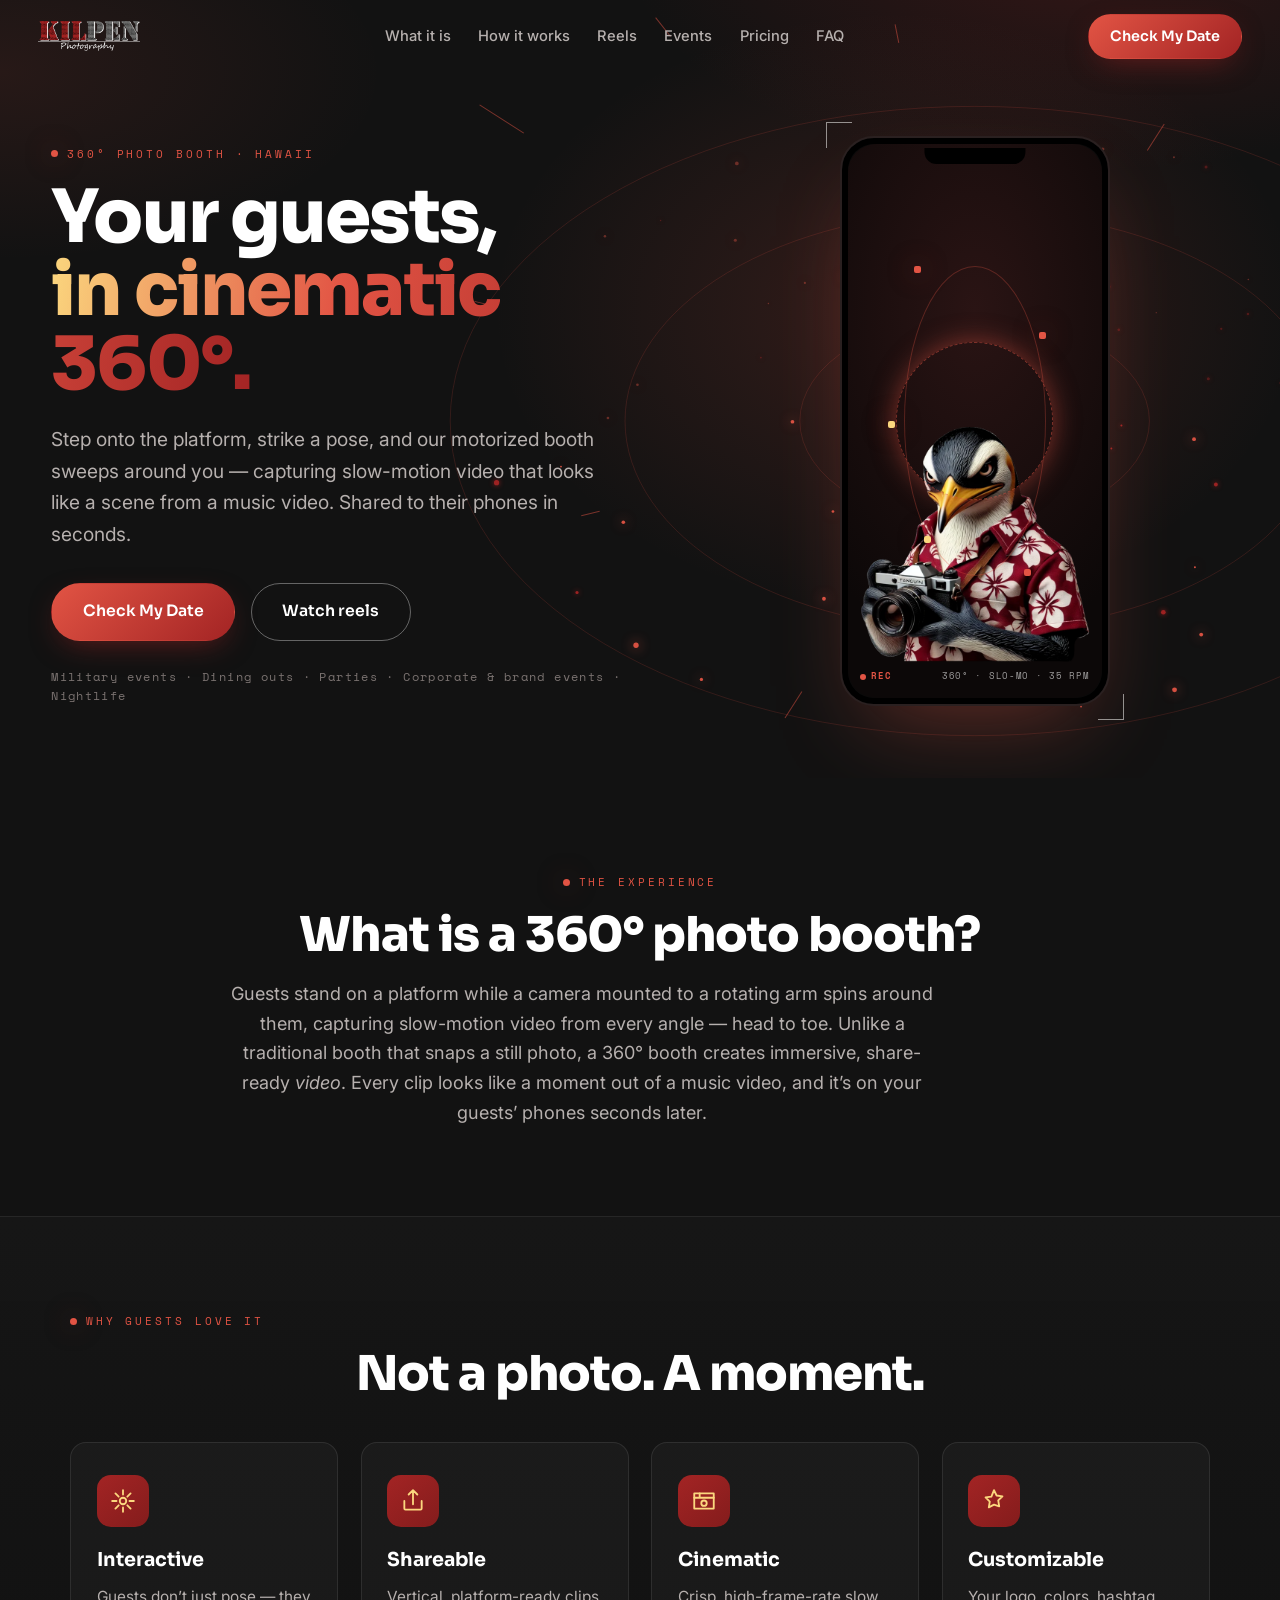
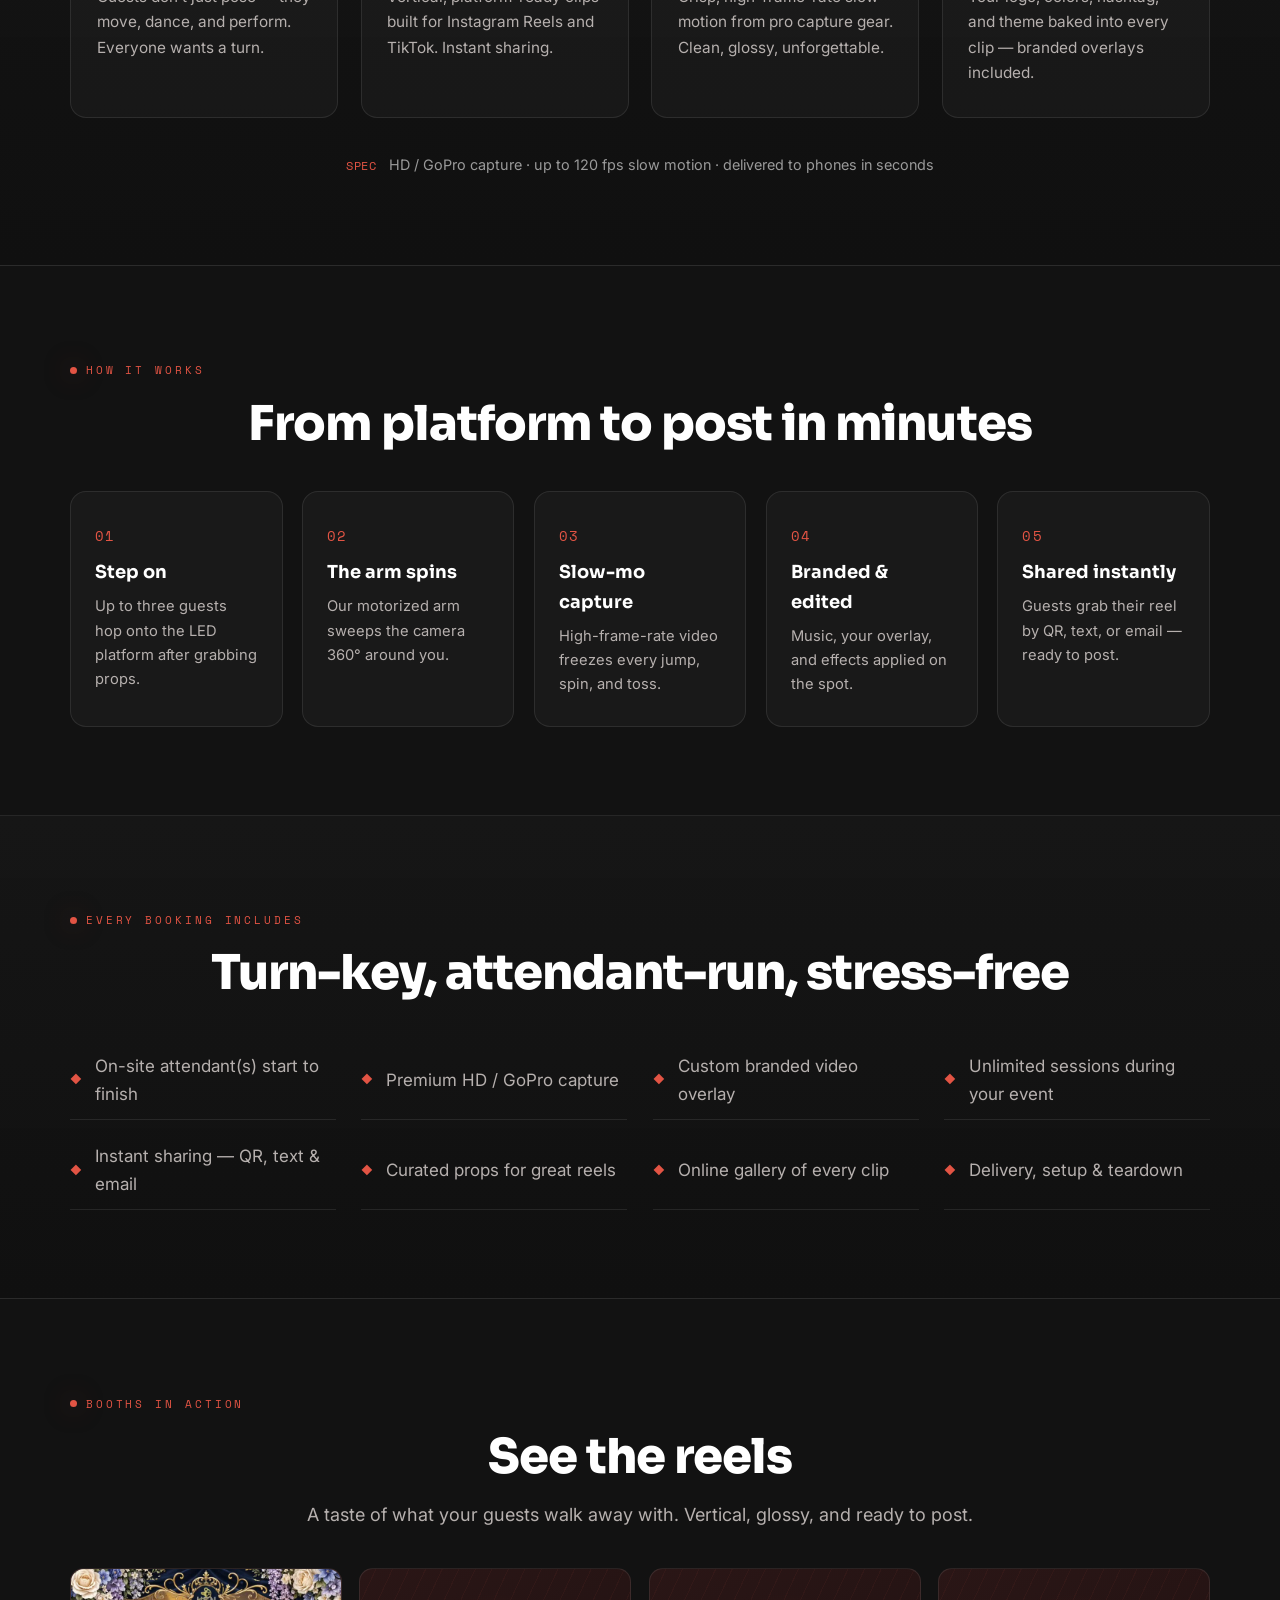
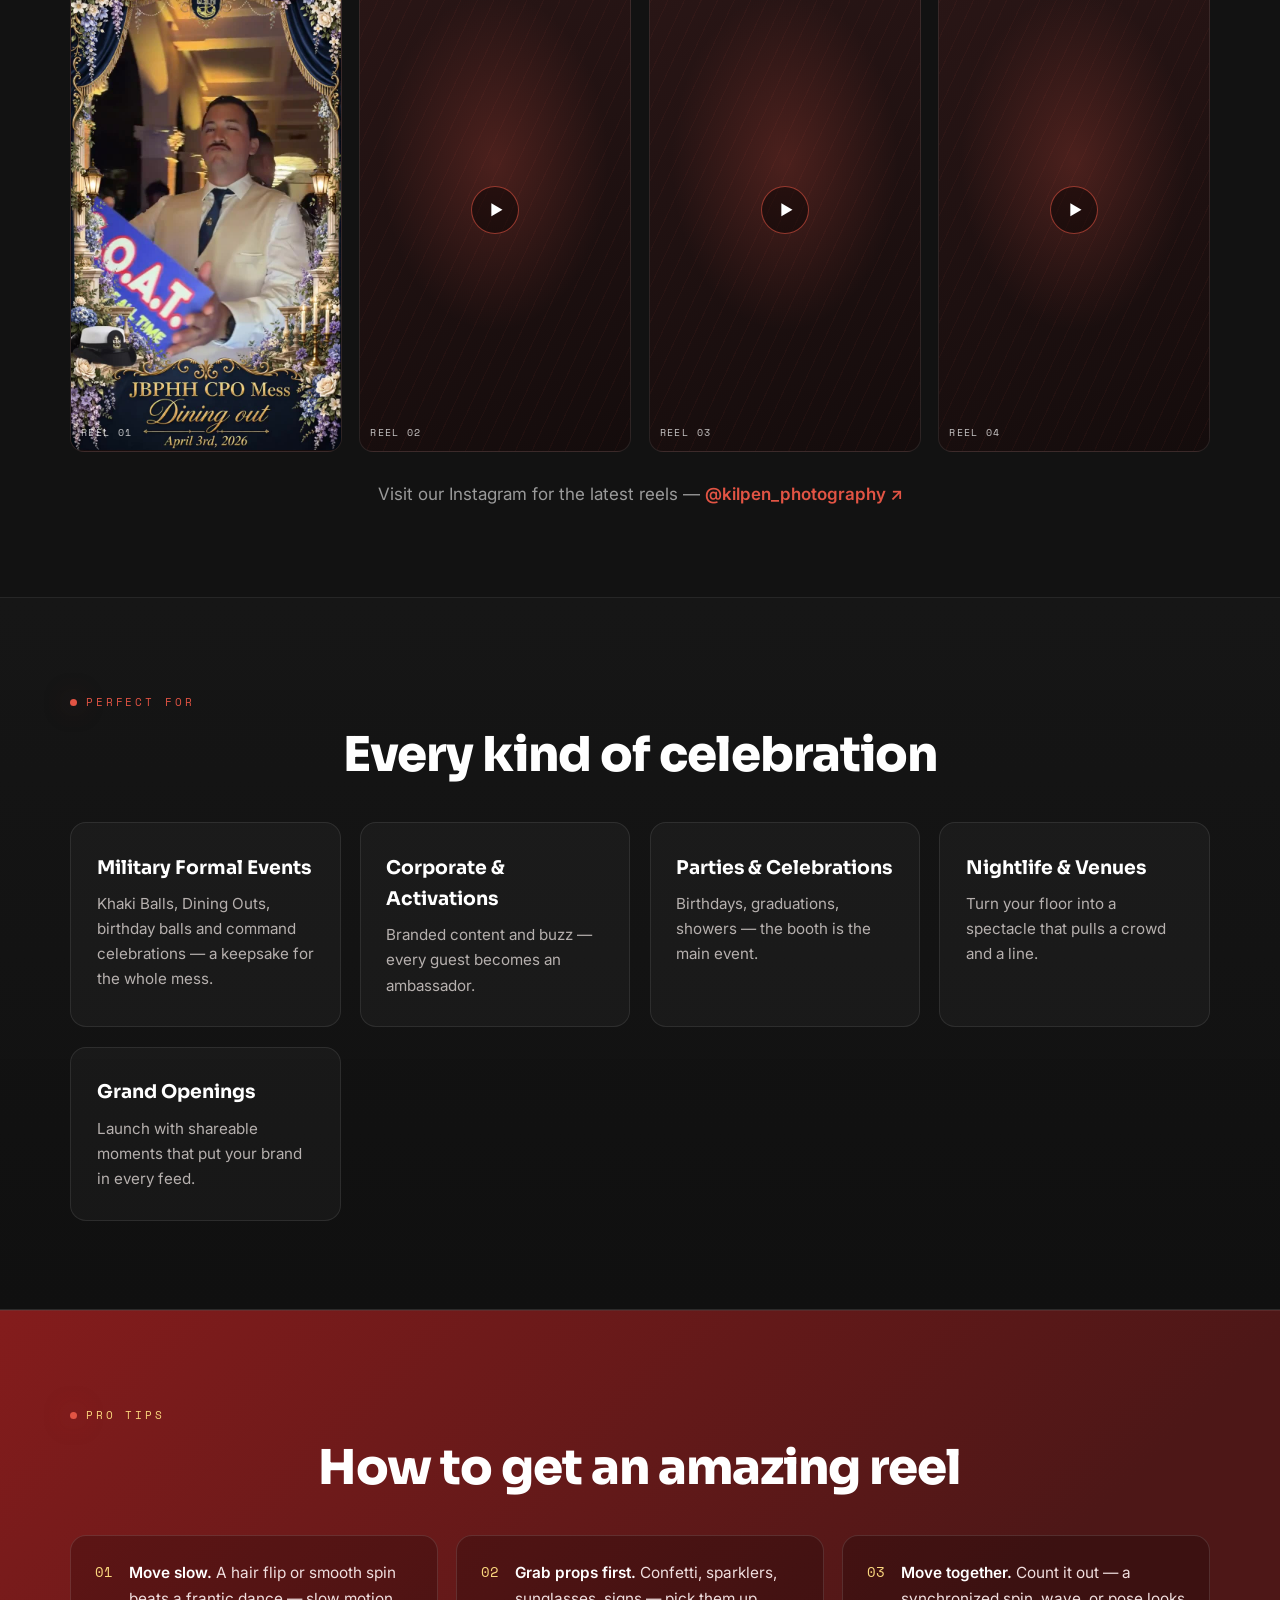
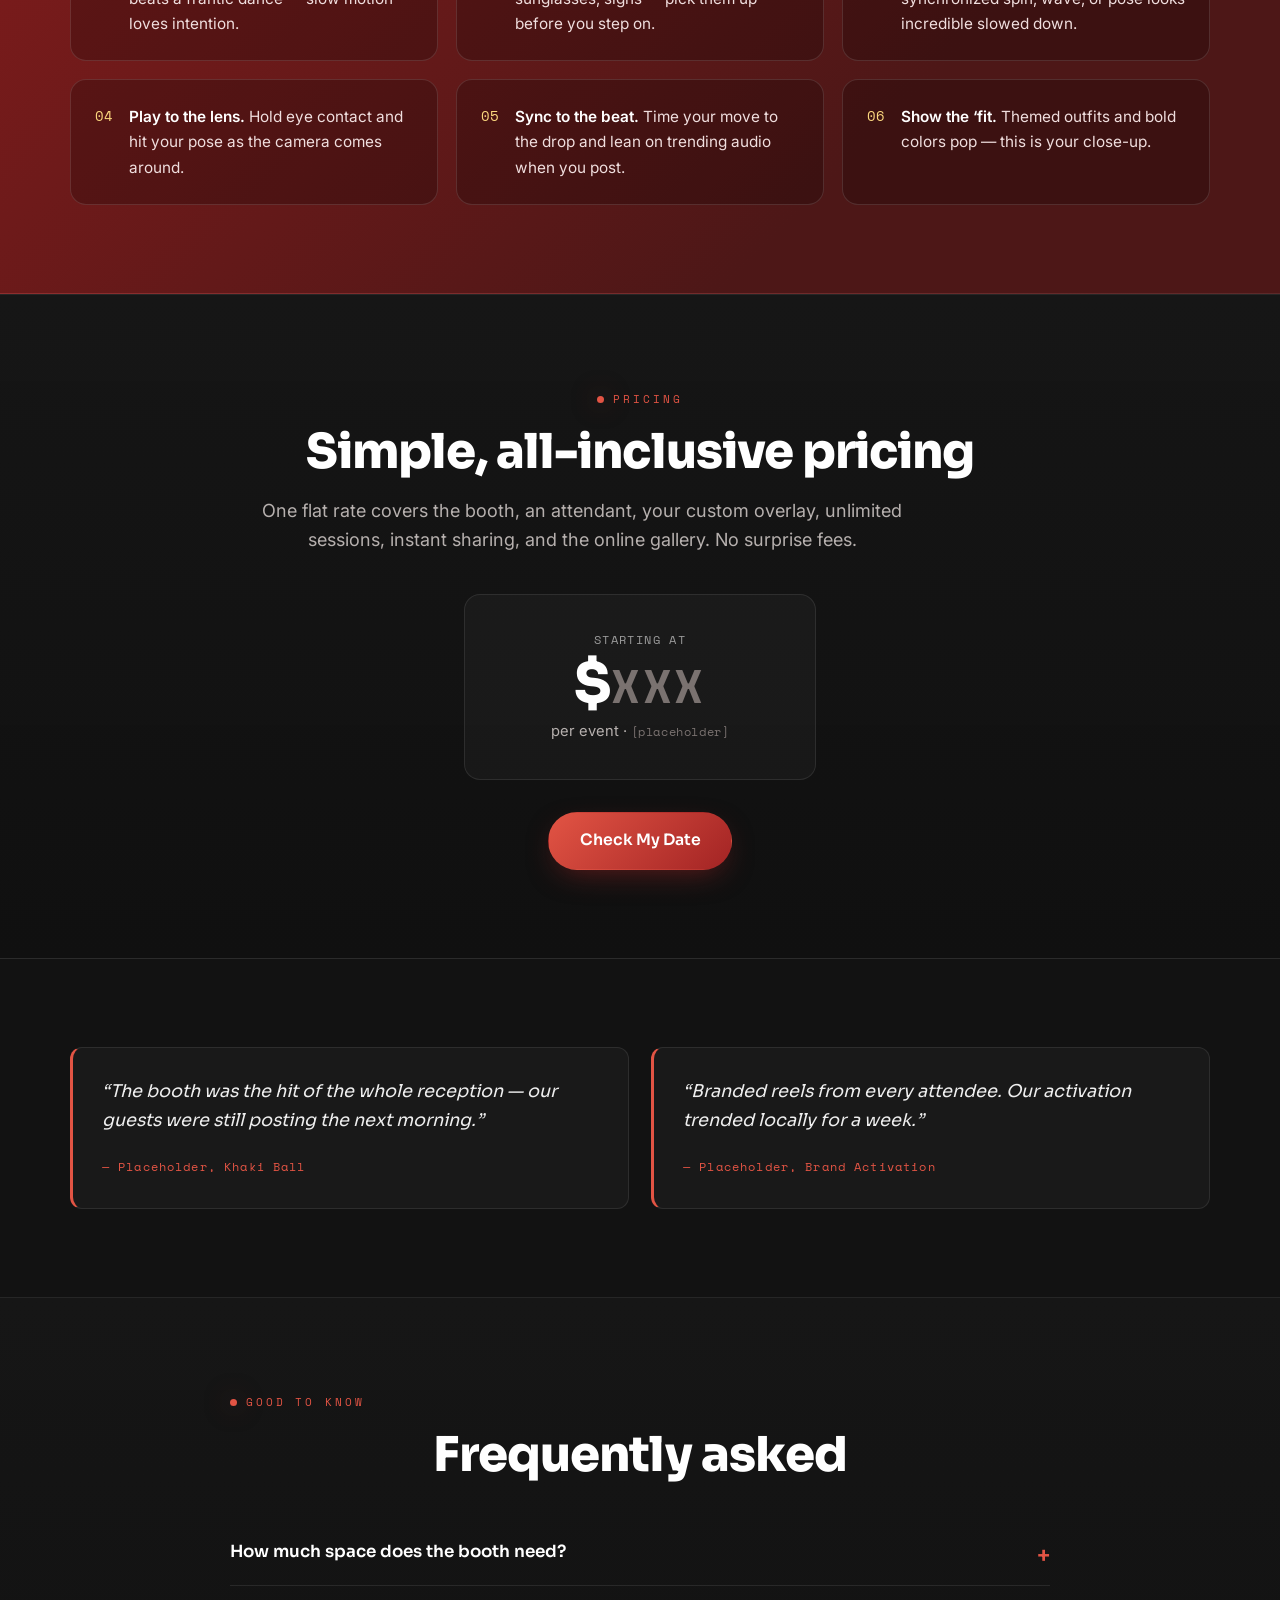
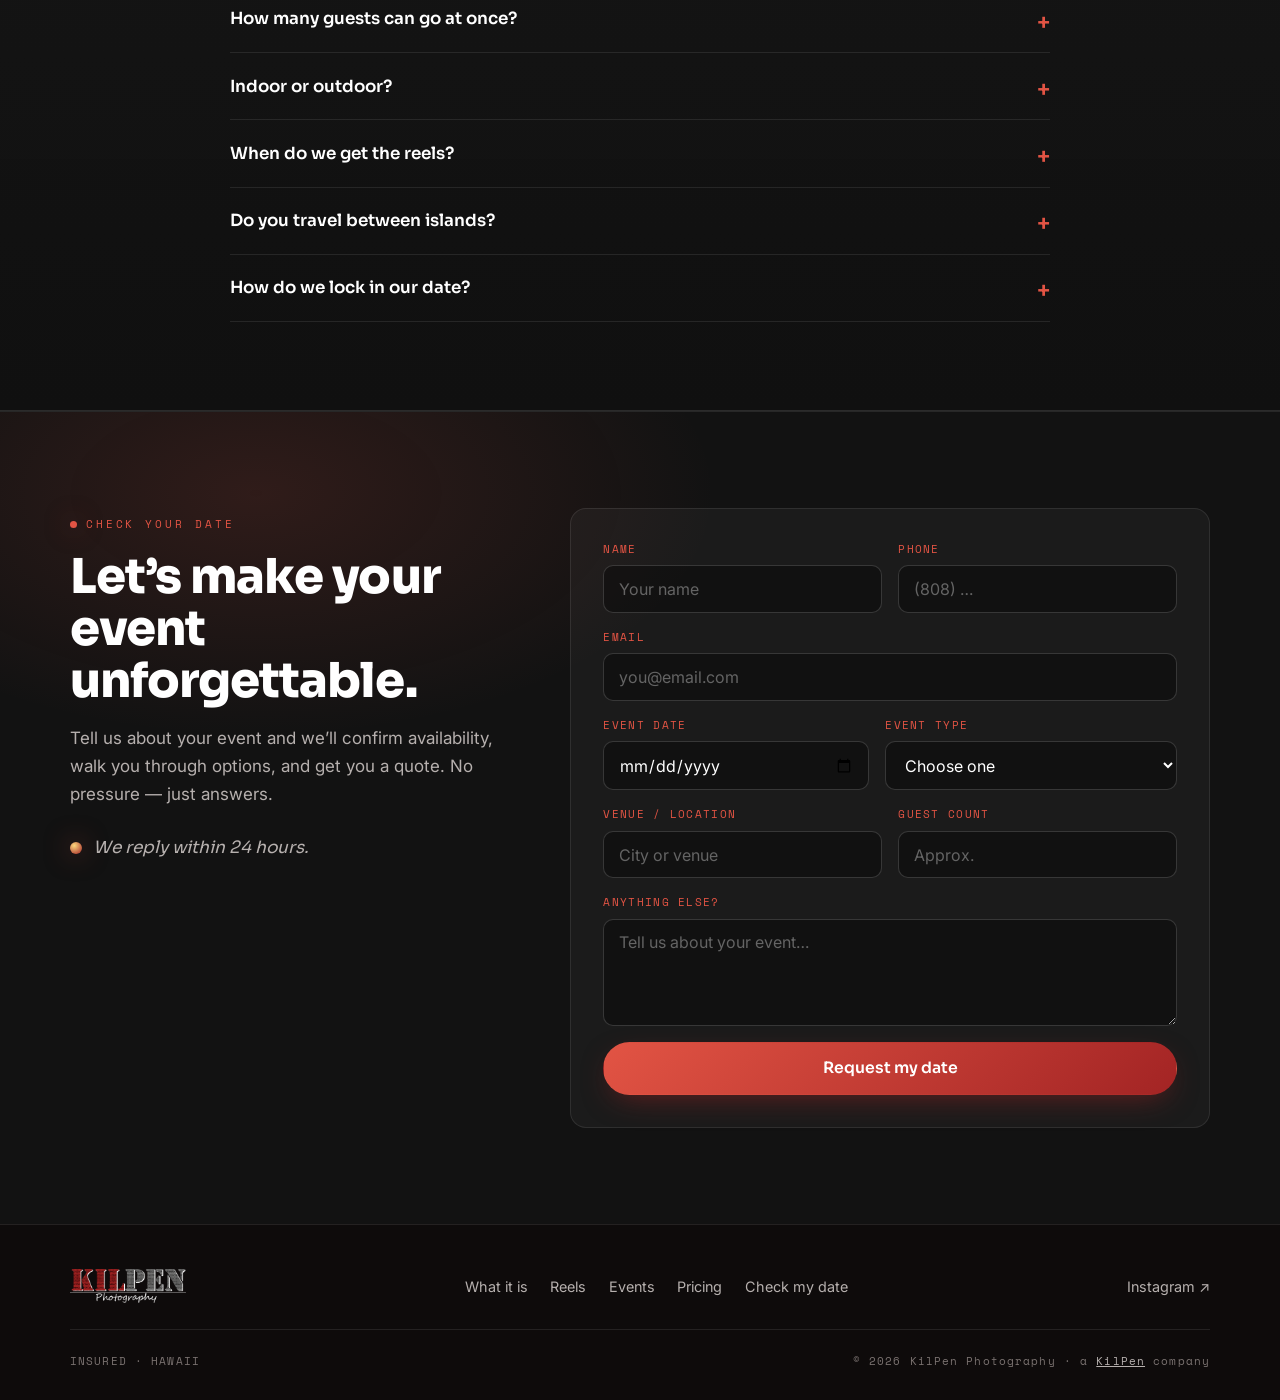
==== commit cdd22a9f: "Bump booth.css cache-busting version after the reel change PR #7 changed booth.css (the .reel--video" ====
--- a/index.html
+++ b/index.html
@@ -17,7 +17,7 @@
   <link rel="preconnect" href="https://fonts.googleapis.com">
   <link rel="preconnect" href="https://fonts.gstatic.com" crossorigin>
   <link href="https://fonts.googleapis.com/css2?family=Sora:wght@400;600;700;800&family=Inter:wght@400;500;600&family=Space+Mono:wght@400;700&display=swap" rel="stylesheet">
-  <link rel="stylesheet" href="assets/css/booth.css?v=20260915b">
+  <link rel="stylesheet" href="assets/css/booth.css?v=20260917">
 </head>
 <body>
 
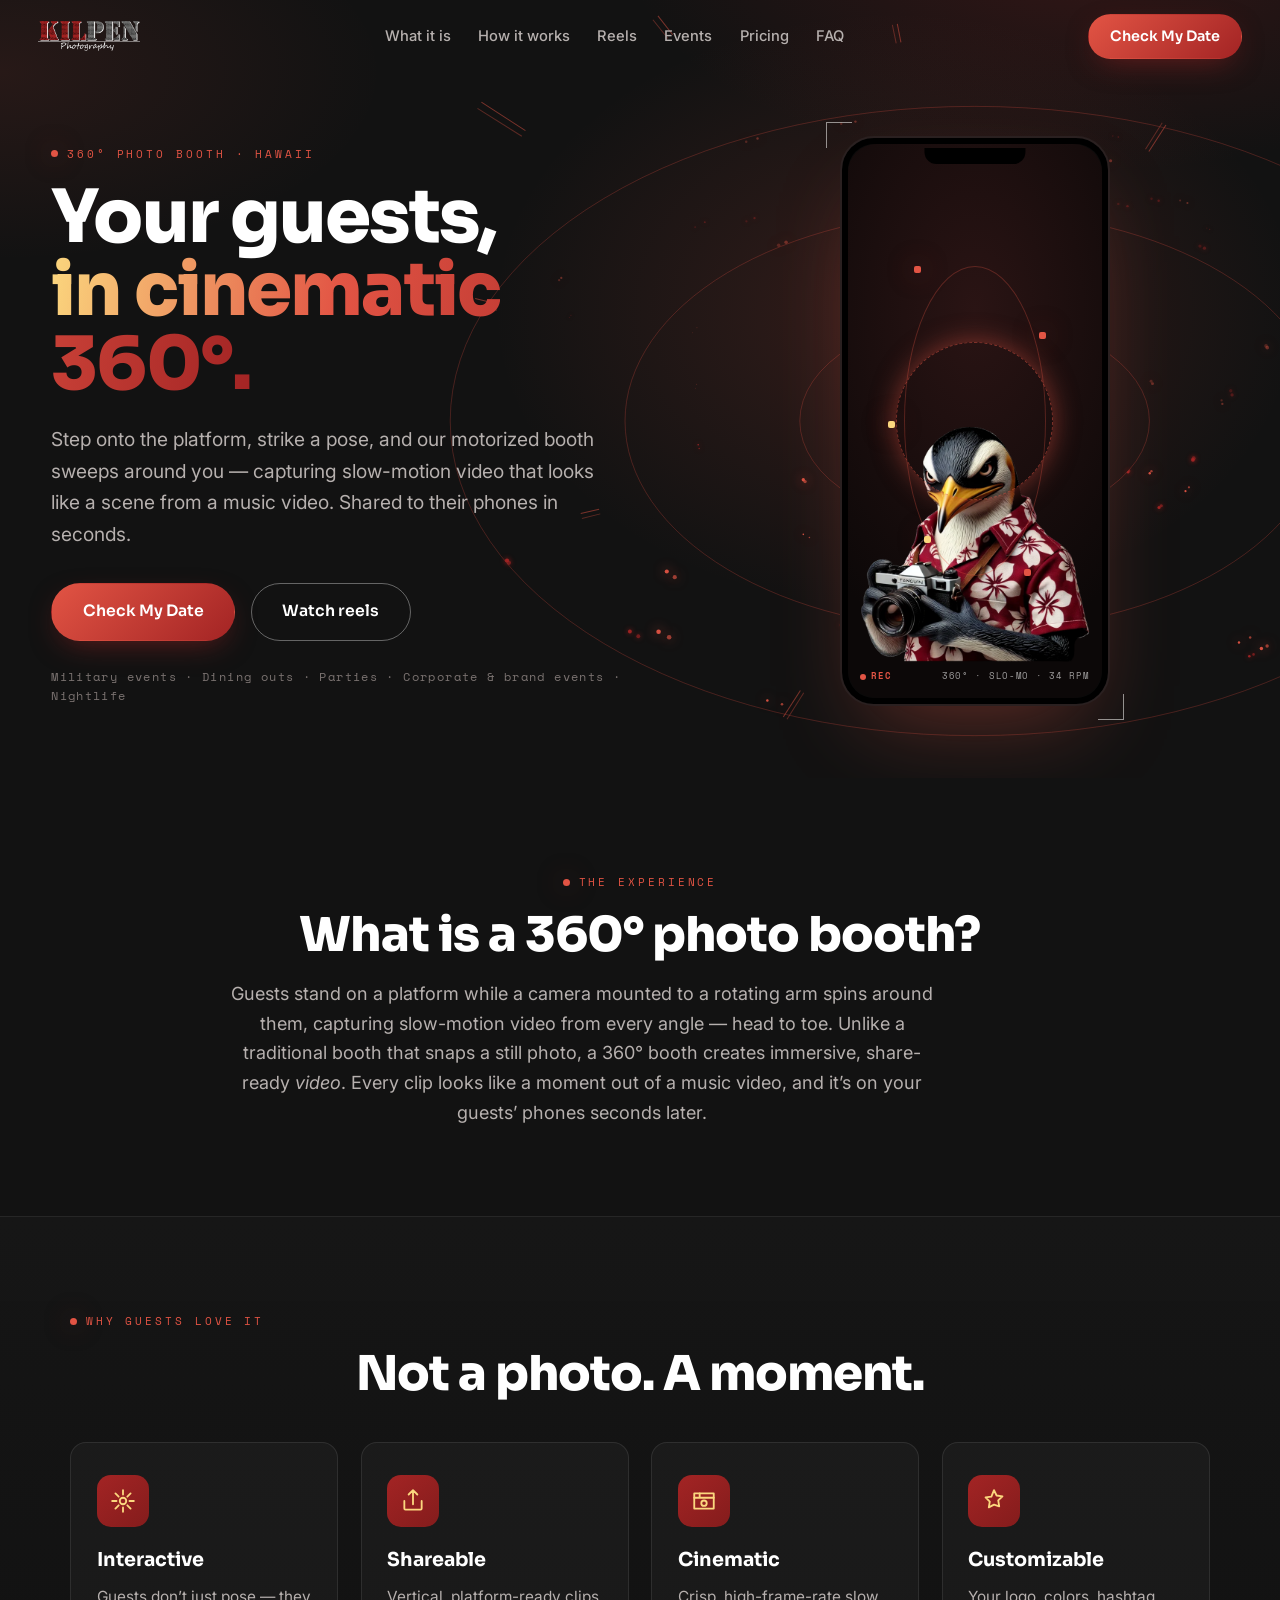
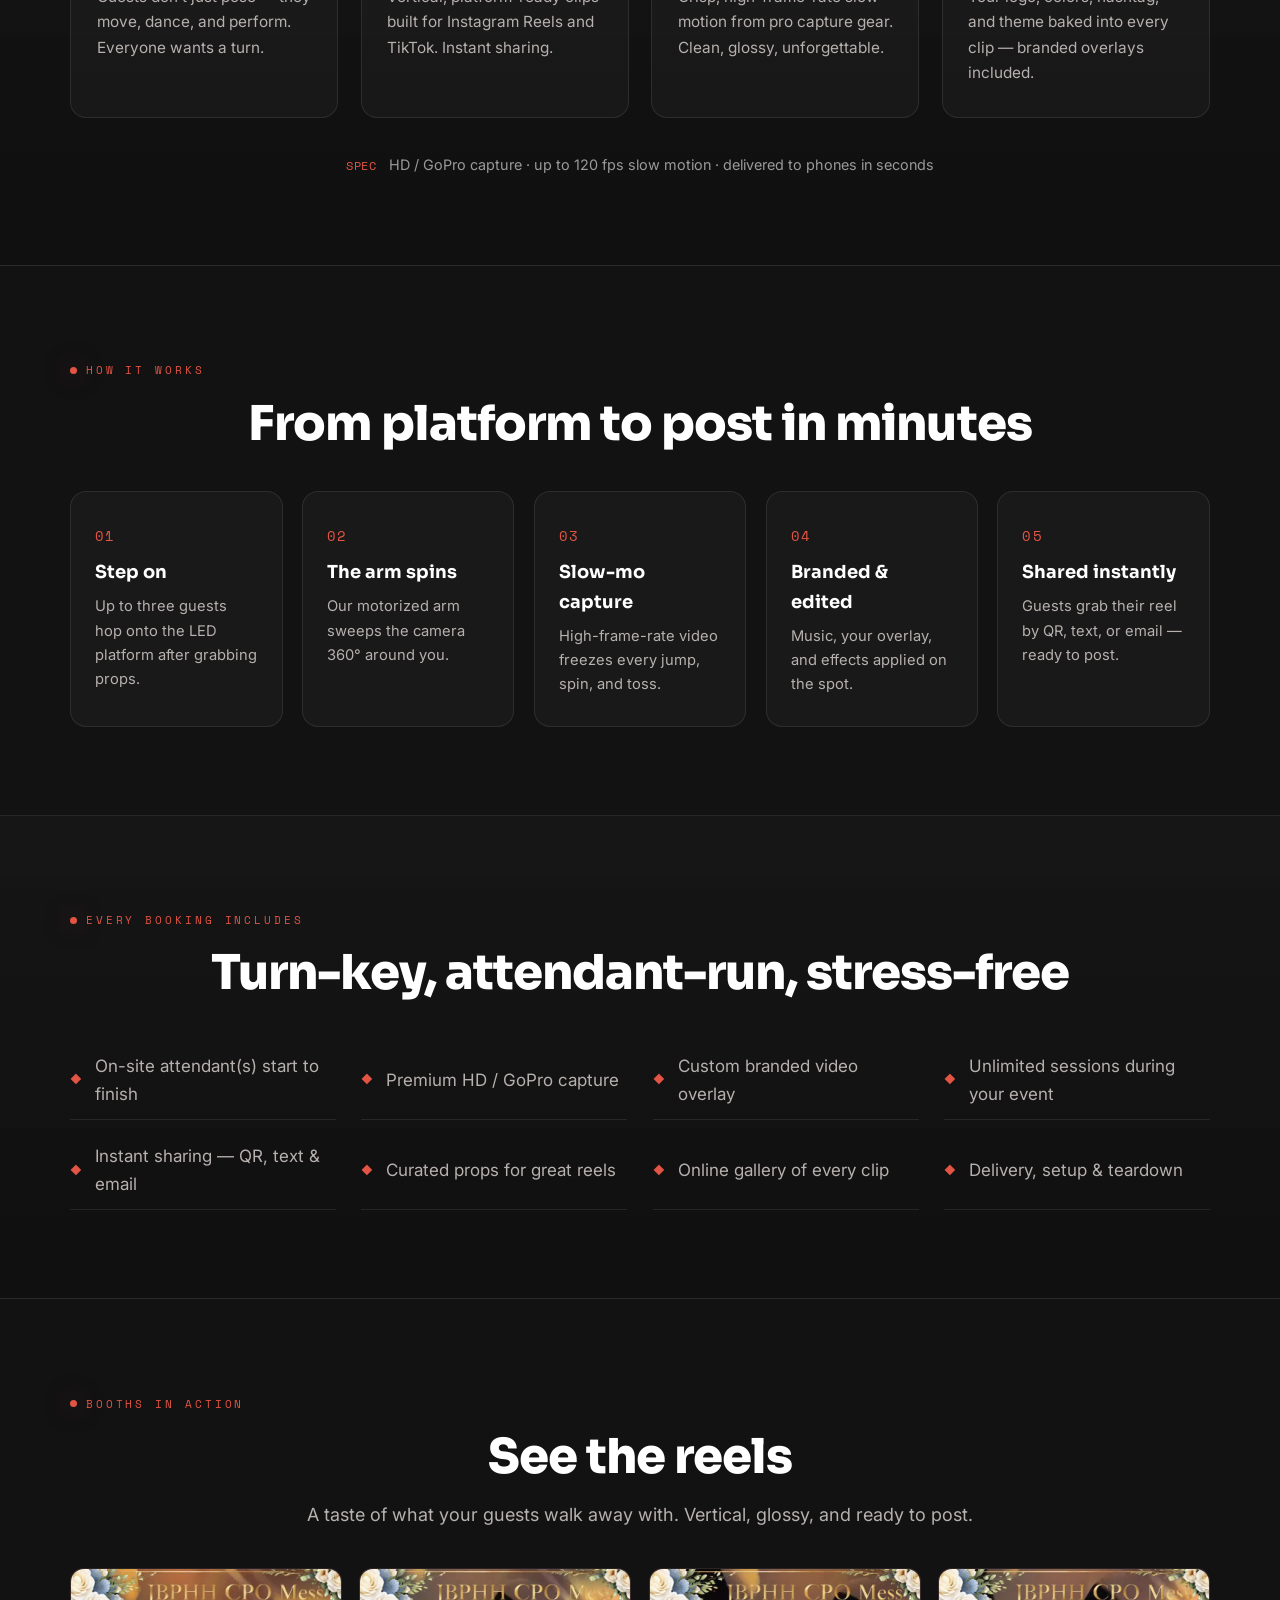
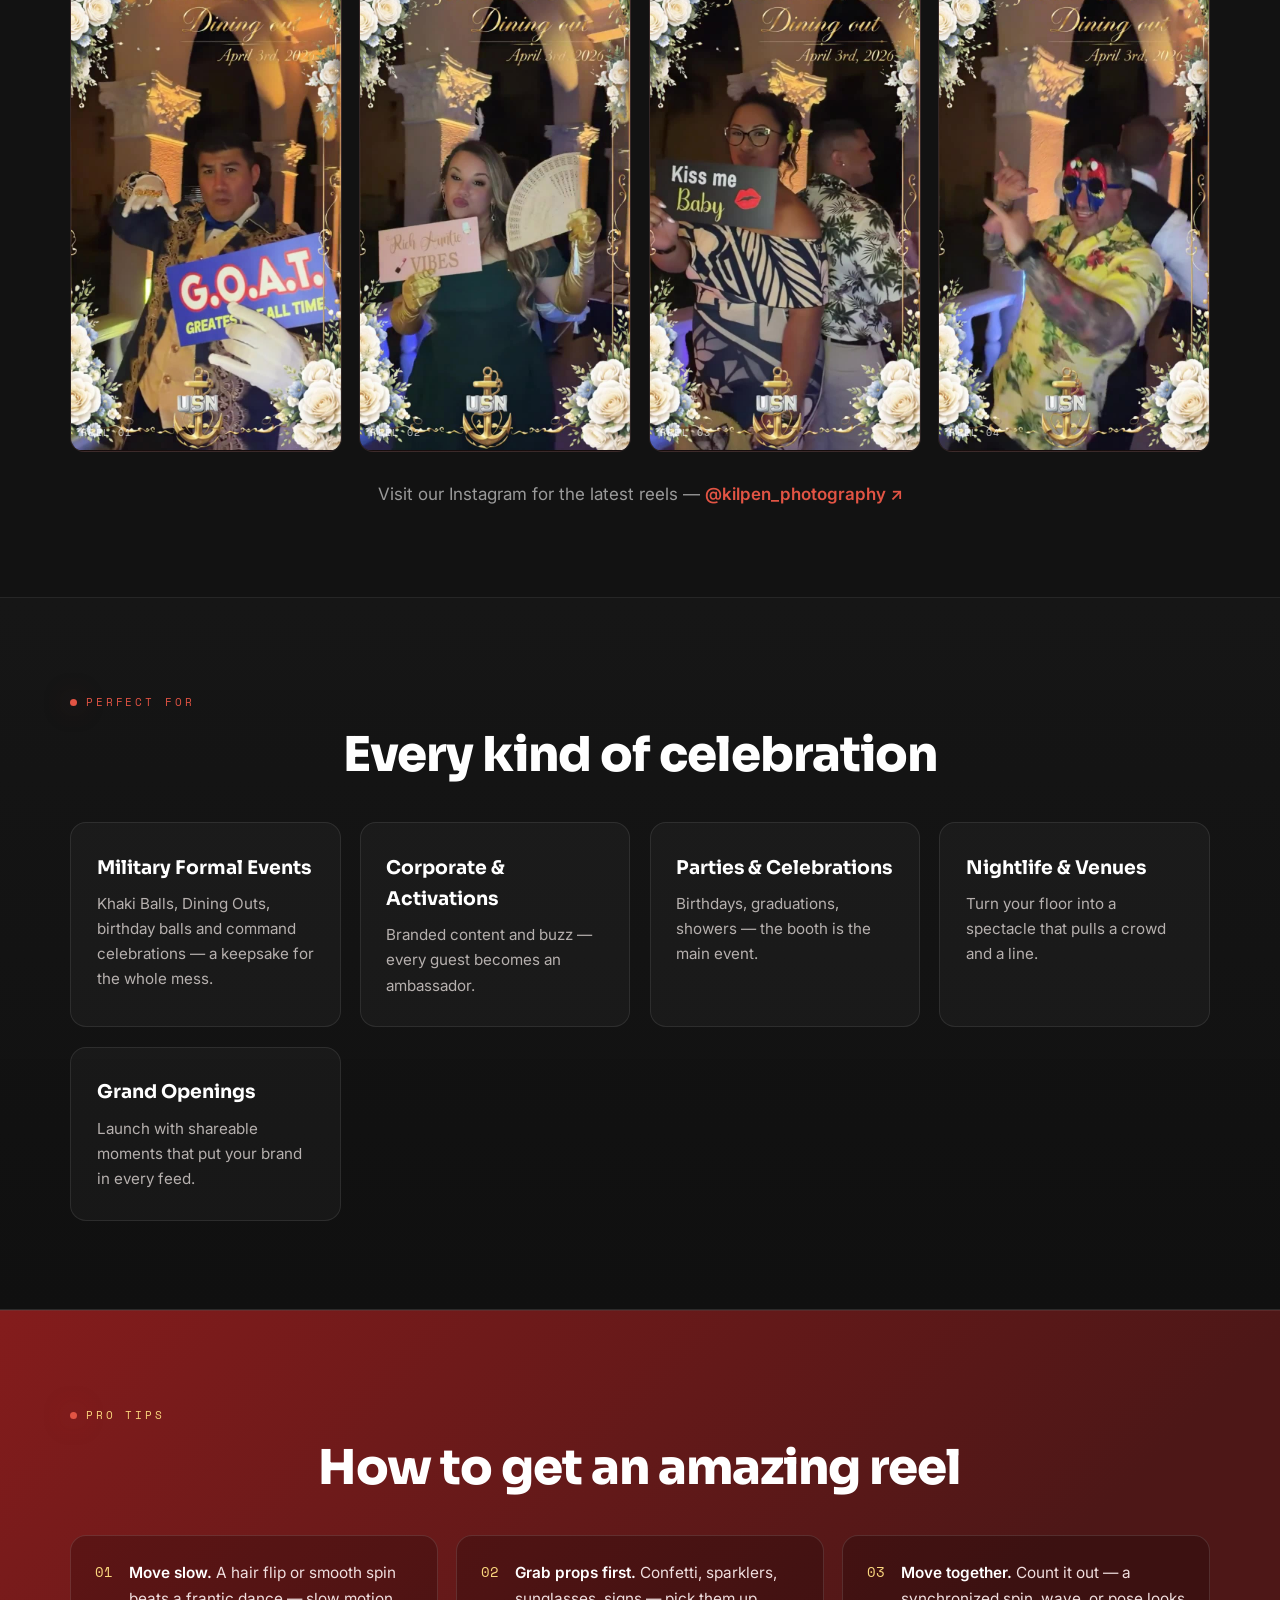
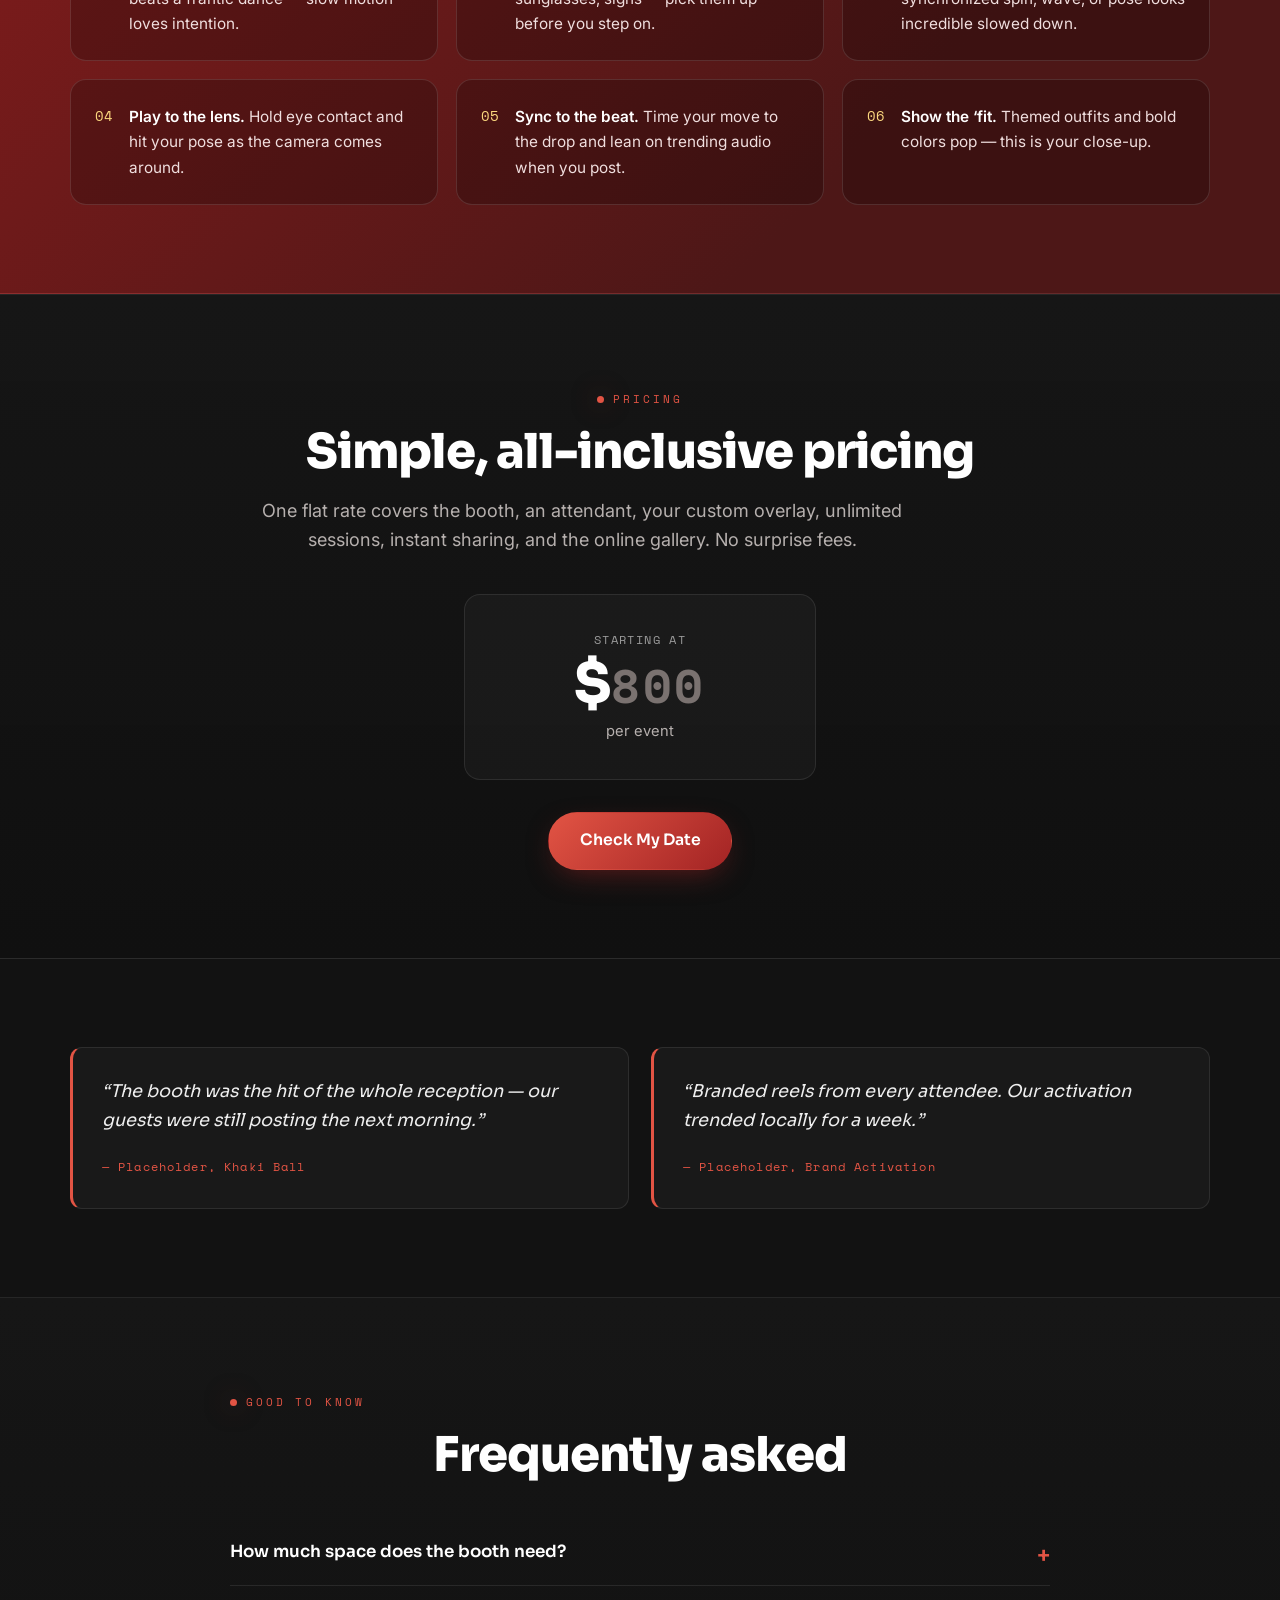
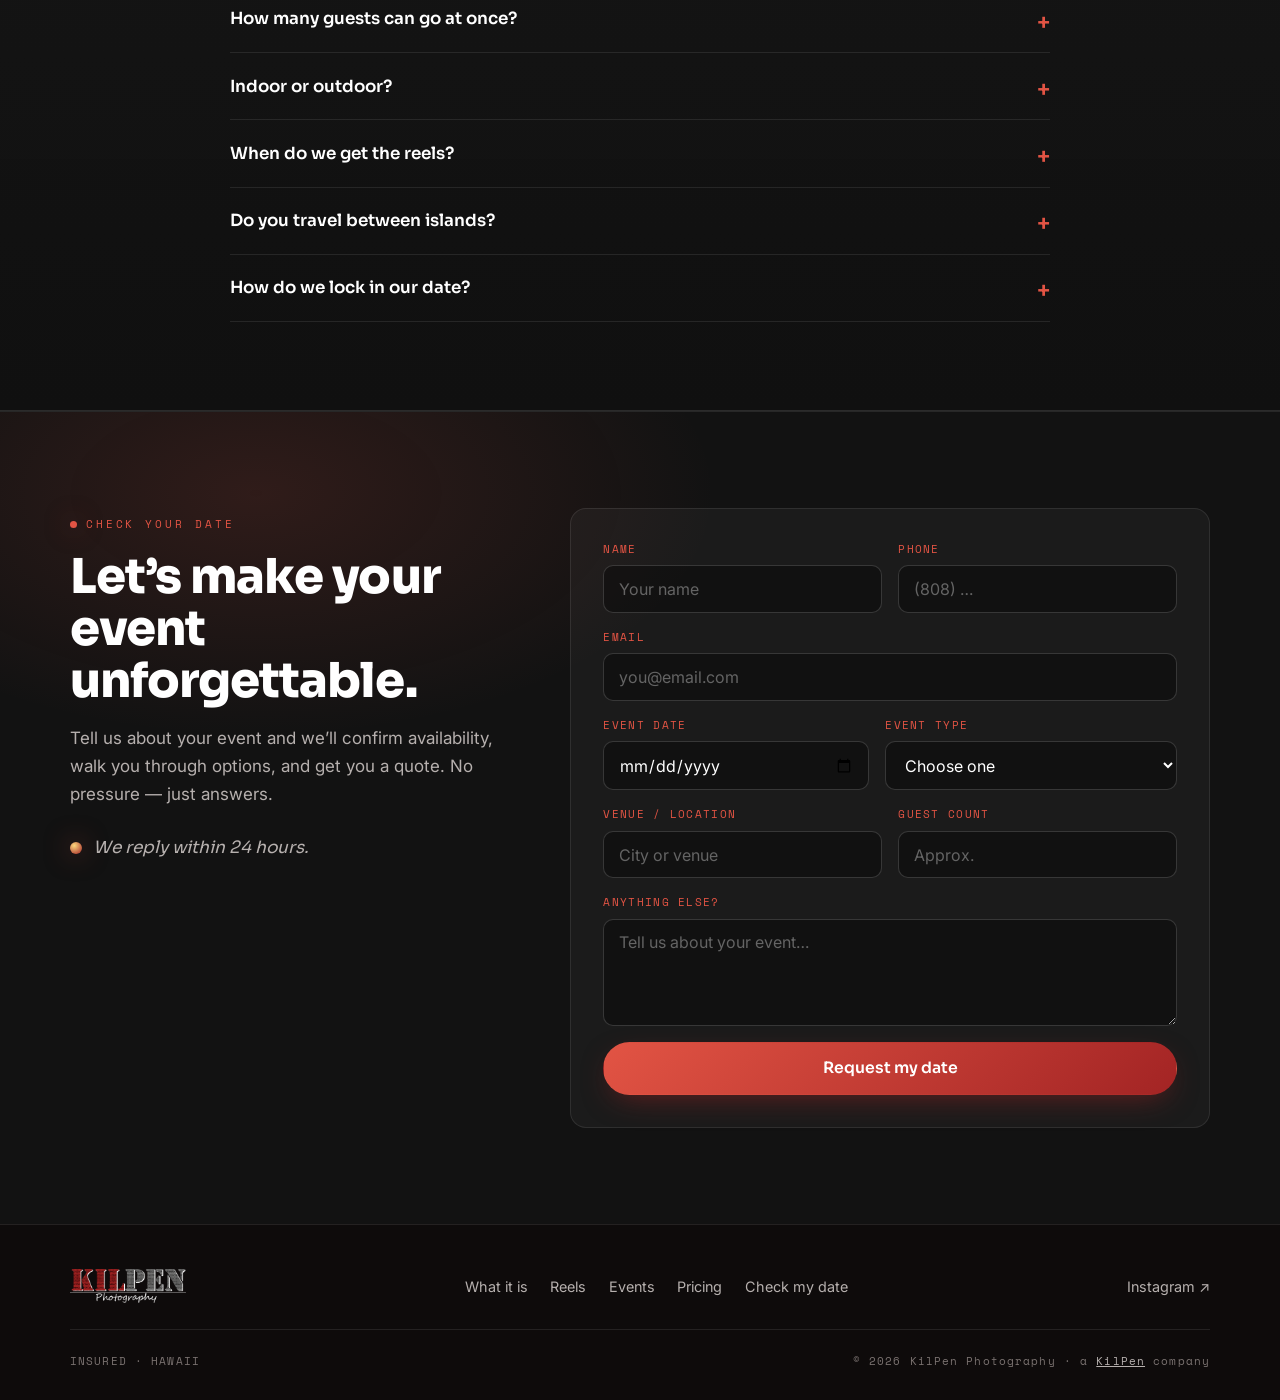
==== commit dc5dc24d: "Use four real sample reels and set starting price to $800 - Replace all four reels-gallery tiles wit" ====
--- a/index.html
+++ b/index.html
@@ -163,16 +163,28 @@
       <span class="eyebrow center"><i class="dot"></i>BOOTHS IN ACTION</span>
       <h2 class="section__title center">See the reels</h2>
       <p class="lede center">A taste of what your guests walk away with. Vertical, glossy, and ready to post.</p>
-      <!-- REEL 01 is a real sample (assets/video/reel-01.mp4, 720x1290 silent H.264 + poster). [CONFIRM] REEL 02–04 are still placeholder tiles — swap each for a real 9:16 reel (video/poster) or an embedded Instagram feed -->
+      <!-- Four real sample reels (assets/video/reel-0N.mp4, 720x1290 silent H.264 + poster assets/img/reel-0N-poster.jpg) -->
       <div class="reels">
         <div class="reel reel--video reveal">
           <video class="reel__video" src="assets/video/reel-01.mp4" poster="assets/img/reel-01-poster.jpg"
-                 muted loop playsinline autoplay preload="metadata" aria-label="Sample 360 booth reel"></video>
+                 muted loop playsinline autoplay preload="metadata" aria-label="Sample 360 booth reel 1"></video>
           <span class="reel__tag">REEL 01</span>
         </div>
-        <div class="reel reveal delay-1"><span class="reel__play">▶</span><span class="reel__tag">REEL 02</span></div>
-        <div class="reel reveal delay-2"><span class="reel__play">▶</span><span class="reel__tag">REEL 03</span></div>
-        <div class="reel reveal delay-3"><span class="reel__play">▶</span><span class="reel__tag">REEL 04</span></div>
+        <div class="reel reel--video reveal delay-1">
+          <video class="reel__video" src="assets/video/reel-02.mp4" poster="assets/img/reel-02-poster.jpg"
+                 muted loop playsinline autoplay preload="metadata" aria-label="Sample 360 booth reel 2"></video>
+          <span class="reel__tag">REEL 02</span>
+        </div>
+        <div class="reel reel--video reveal delay-2">
+          <video class="reel__video" src="assets/video/reel-03.mp4" poster="assets/img/reel-03-poster.jpg"
+                 muted loop playsinline autoplay preload="metadata" aria-label="Sample 360 booth reel 3"></video>
+          <span class="reel__tag">REEL 03</span>
+        </div>
+        <div class="reel reel--video reveal delay-3">
+          <video class="reel__video" src="assets/video/reel-04.mp4" poster="assets/img/reel-04-poster.jpg"
+                 muted loop playsinline autoplay preload="metadata" aria-label="Sample 360 booth reel 4"></video>
+          <span class="reel__tag">REEL 04</span>
+        </div>
       </div>
       <p class="reels__follow">Visit our Instagram for the latest reels —
         <a href="https://www.instagram.com/kilpen_photography/" rel="noopener">@kilpen_photography ↗</a>
@@ -217,11 +229,10 @@
       <span class="eyebrow center"><i class="dot"></i>PRICING</span>
       <h2 class="section__title">Simple, all-inclusive pricing</h2>
       <p class="lede">One flat rate covers the booth, an attendant, your custom overlay, unlimited sessions, instant sharing, and the online gallery. No surprise fees.</p>
-      <!-- [PLACEHOLDER] Replace the price below with the real package rate before launch -->
       <div class="price reveal">
         <span class="price__from">Starting at</span>
-        <span class="price__v">$<span class="mono">XXX</span></span>
-        <span class="price__l">per event · <span class="mono">[placeholder]</span></span>
+        <span class="price__v">$<span class="mono">800</span></span>
+        <span class="price__l">per event</span>
       </div>
       <a href="#quote" class="btn btn--primary">Check My Date</a>
     </div>
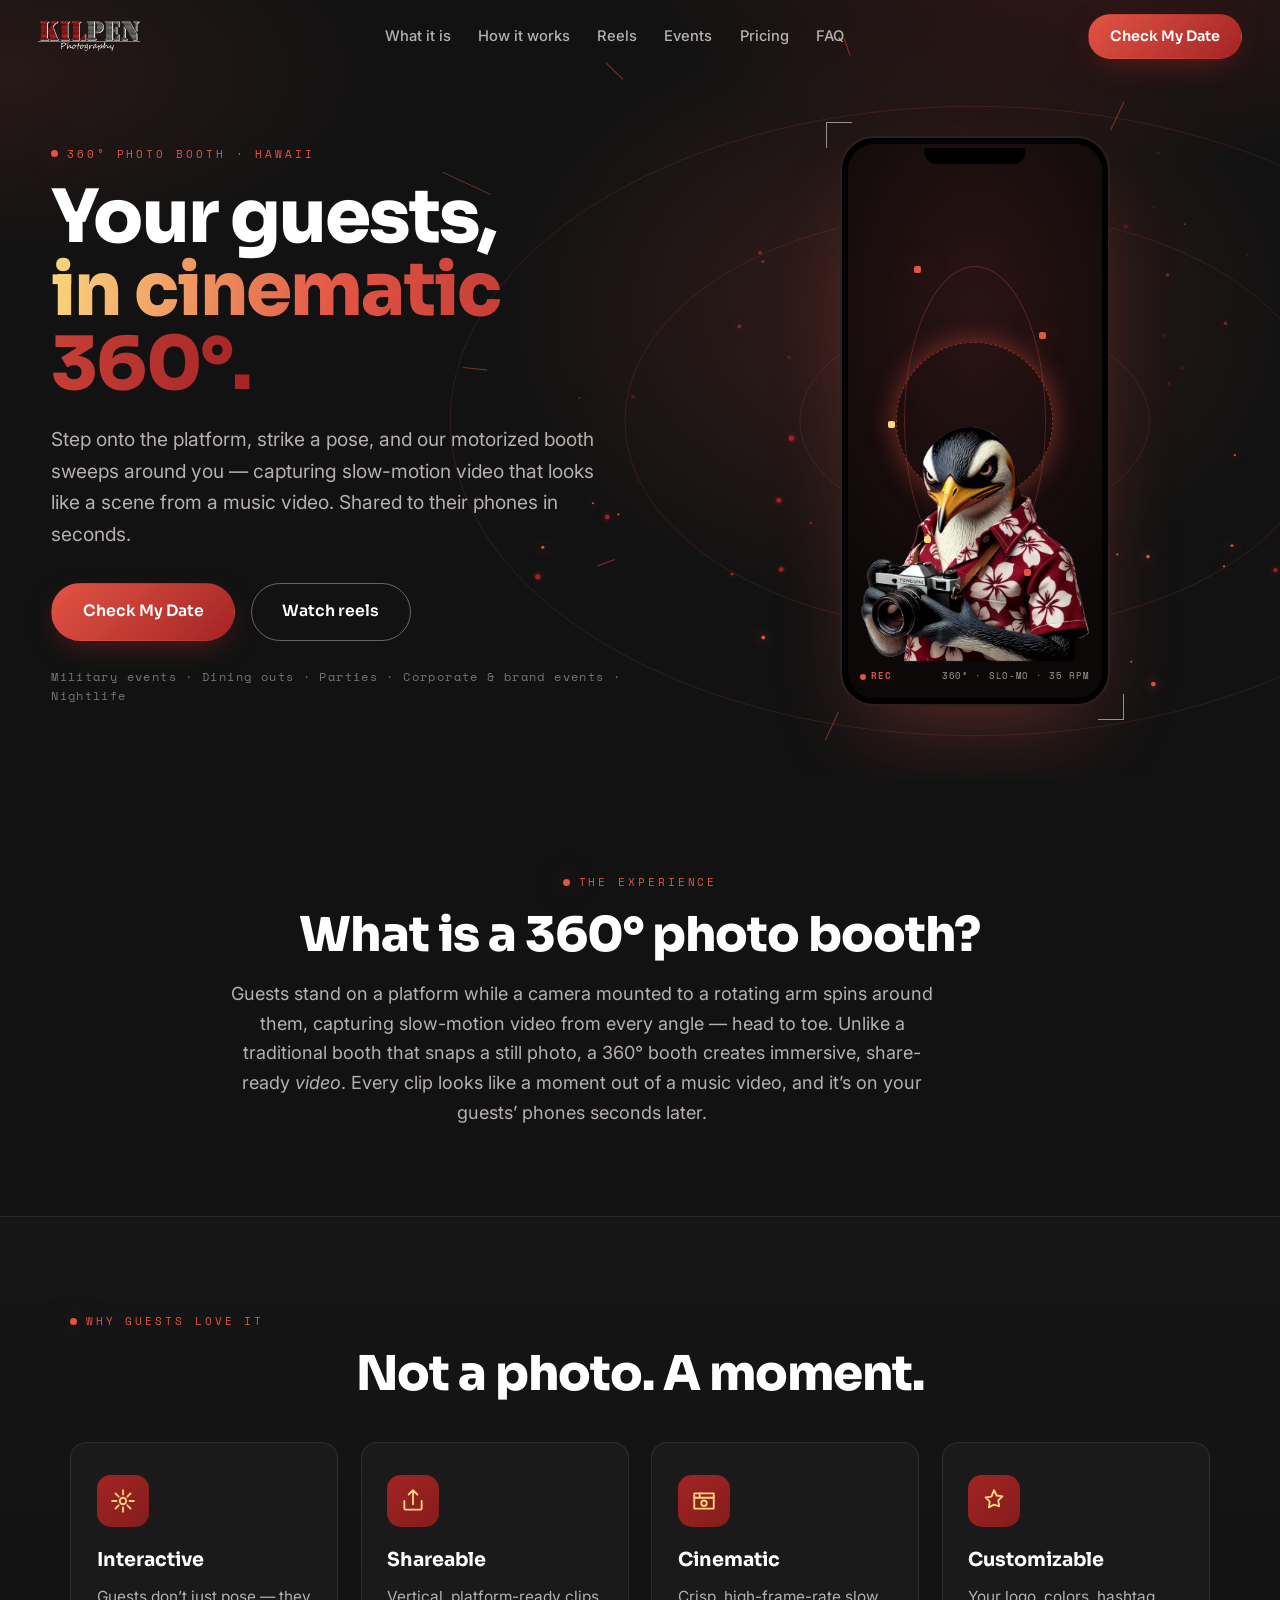
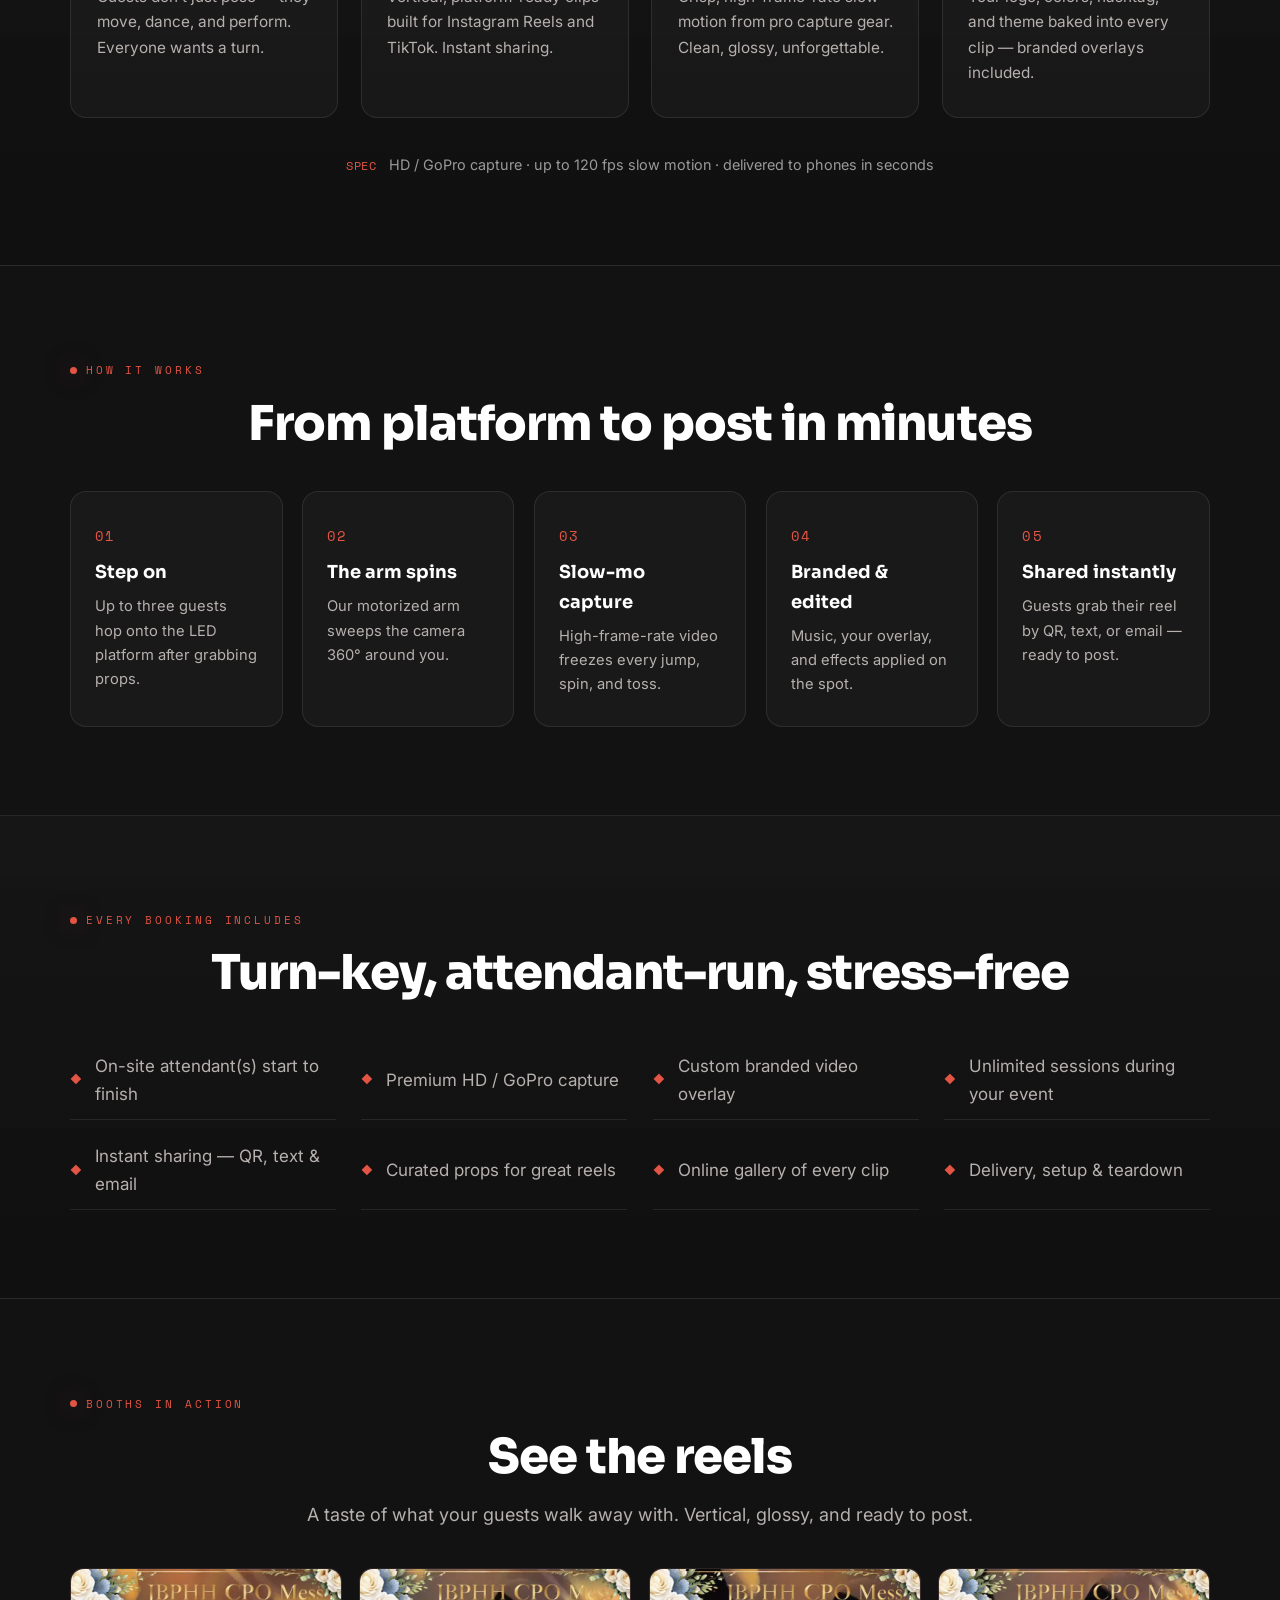
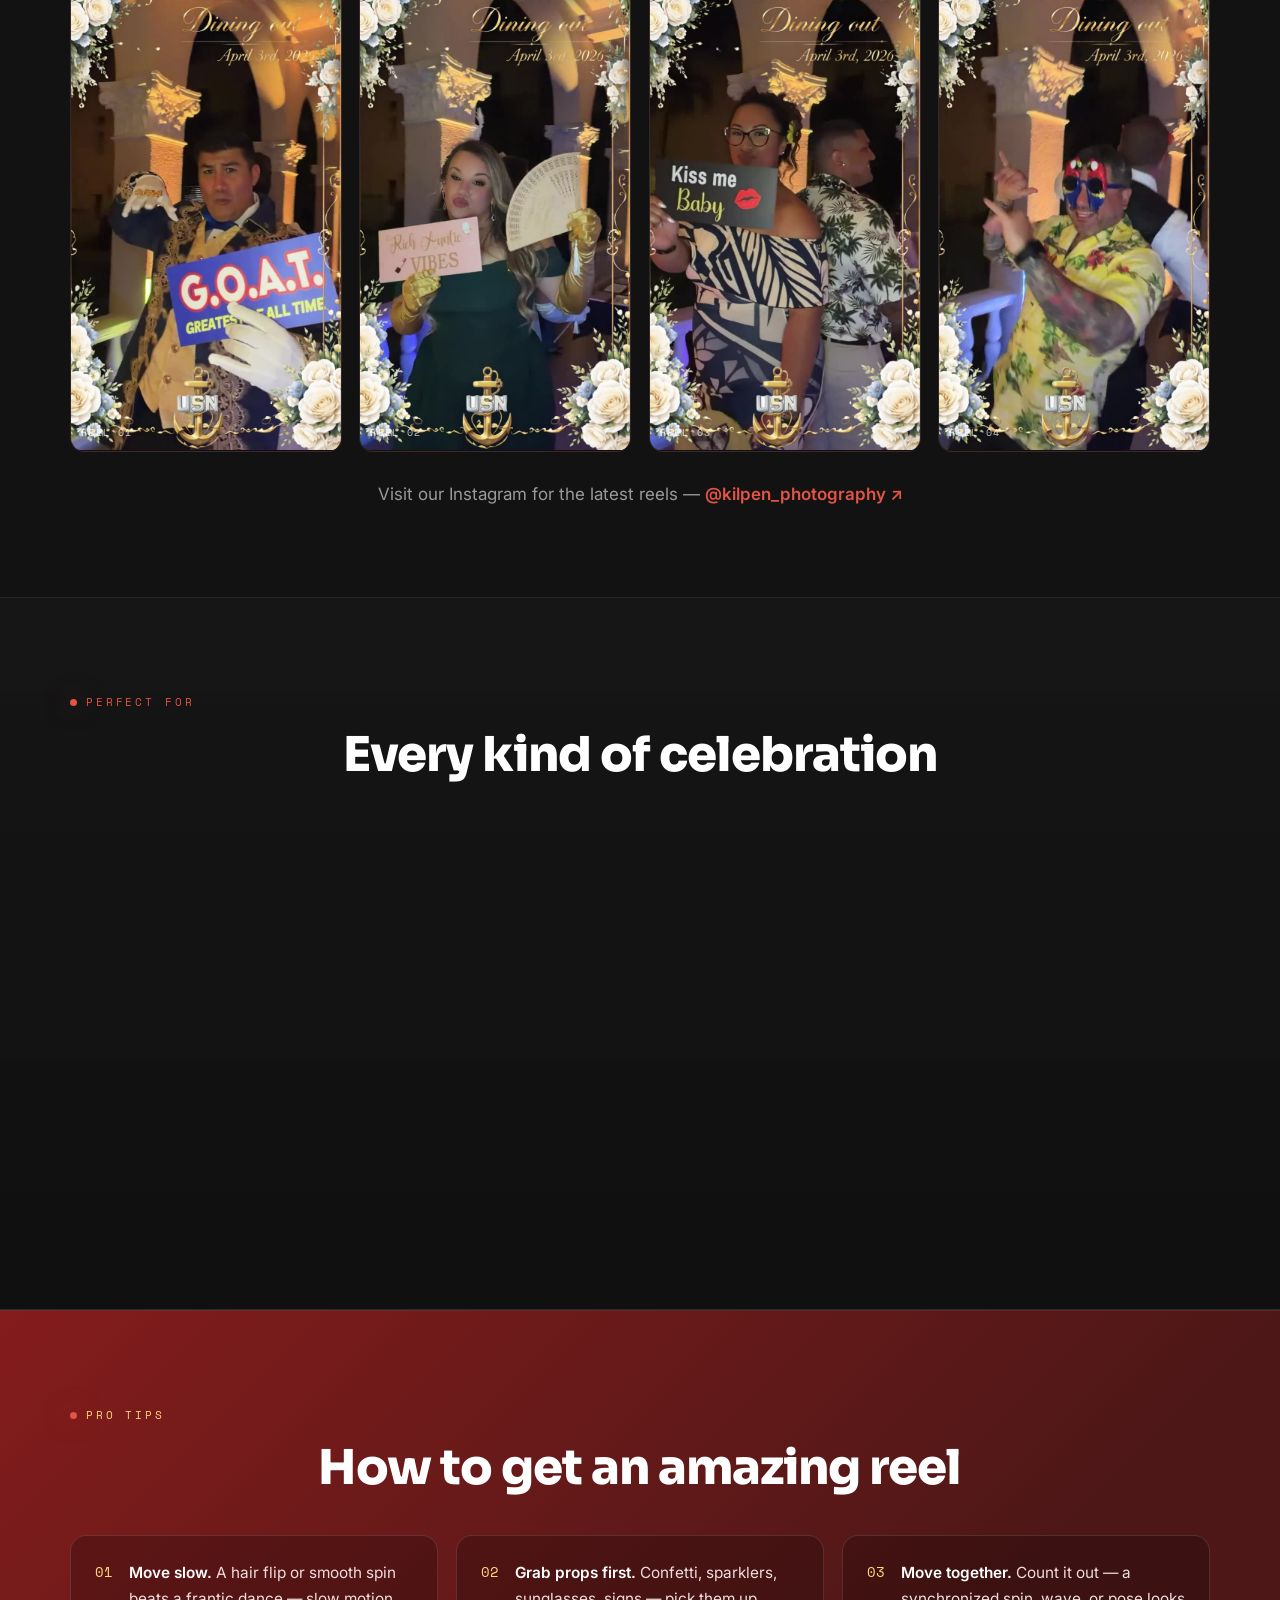
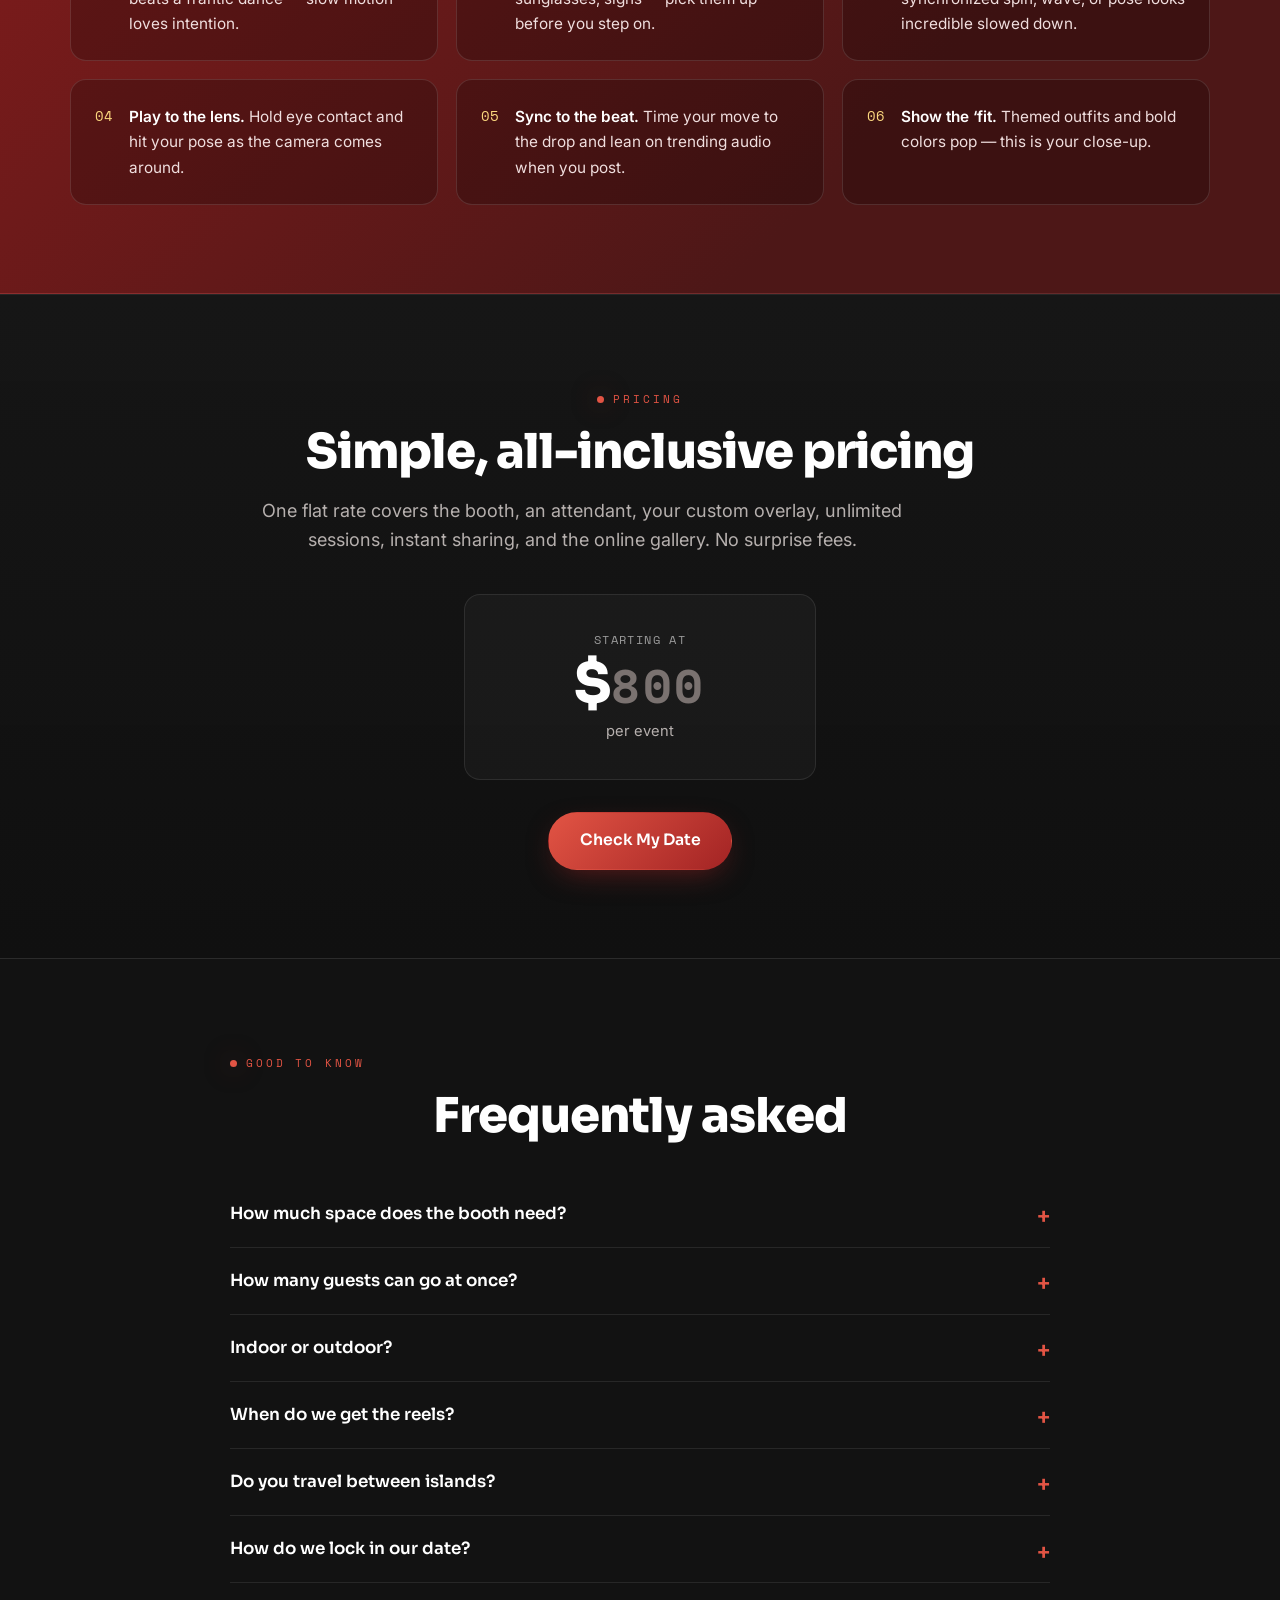
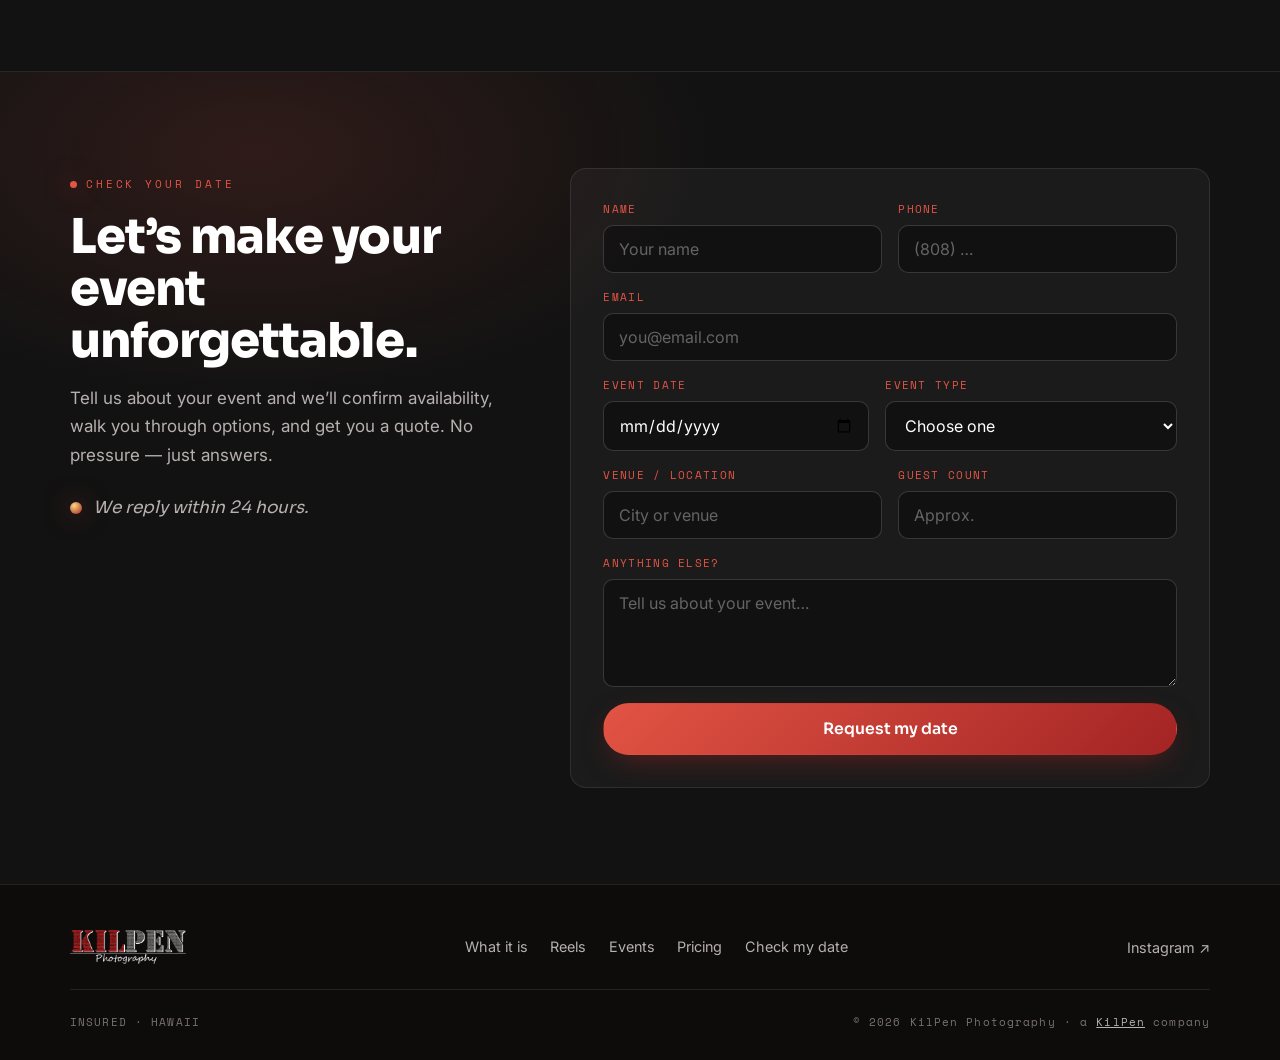
==== commit 3bef7b48: "Remove the placeholder testimonials section - Drop the "Social proof" section (#loved) with its two " ====
--- a/index.html
+++ b/index.html
@@ -17,7 +17,7 @@
   <link rel="preconnect" href="https://fonts.googleapis.com">
   <link rel="preconnect" href="https://fonts.gstatic.com" crossorigin>
   <link href="https://fonts.googleapis.com/css2?family=Sora:wght@400;600;700;800&family=Inter:wght@400;500;600&family=Space+Mono:wght@400;700&display=swap" rel="stylesheet">
-  <link rel="stylesheet" href="assets/css/booth.css?v=20260917">
+  <link rel="stylesheet" href="assets/css/booth.css?v=20260918">
 </head>
 <body>
 
@@ -238,19 +238,8 @@
     </div>
   </section>
 
-  <!-- ===== Social proof ===== -->
-  <section class="section" id="loved">
-    <div class="container">
-      <!-- [CONFIRM] Placeholder testimonials — replace with real client quotes -->
-      <div class="quotes">
-        <blockquote class="reveal"><p>“The booth was the hit of the whole reception — our guests were still posting the next morning.”</p><cite>— Placeholder, Khaki Ball</cite></blockquote>
-        <blockquote class="reveal delay-1"><p>“Branded reels from every attendee. Our activation trended locally for a week.”</p><cite>— Placeholder, Brand Activation</cite></blockquote>
-      </div>
-    </div>
-  </section>
-
   <!-- ===== FAQ ===== -->
-  <section class="section section--alt" id="faq">
+  <section class="section" id="faq">
     <div class="container narrow">
       <span class="eyebrow center"><i class="dot"></i>GOOD TO KNOW</span>
       <h2 class="section__title center">Frequently asked</h2>
--- a/assets/css/booth.css
+++ b/assets/css/booth.css
@@ -206,12 +206,6 @@
 .price__v { font-family:var(--font-display); font-weight:800; font-size:clamp(2.4rem,5vw,3.6rem); color:#fff; line-height:1; }
 .price__l { font-size:.92rem; color:var(--ink-400); }
 
-/* quotes */
-.quotes { display:grid; grid-template-columns:repeat(auto-fit,minmax(300px,1fr)); gap:1.4rem; }
-.quotes blockquote { background:rgba(255,255,255,.03); border:1px solid var(--line); border-left:3px solid var(--flame-500); border-radius:12px; padding:1.8rem; }
-.quotes p { font-family:var(--font-display); font-style:italic; font-weight:400; font-size:1.1rem; color:#eee; margin-bottom:1rem; }
-.quotes cite { font-style:normal; font-family:var(--font-mono); font-size:.72rem; letter-spacing:.1em; color:var(--flame-500); }
-
 /* faq */
 .faq { margin-top:2.4rem; }
 .faq details { border-bottom:1px solid var(--line); }
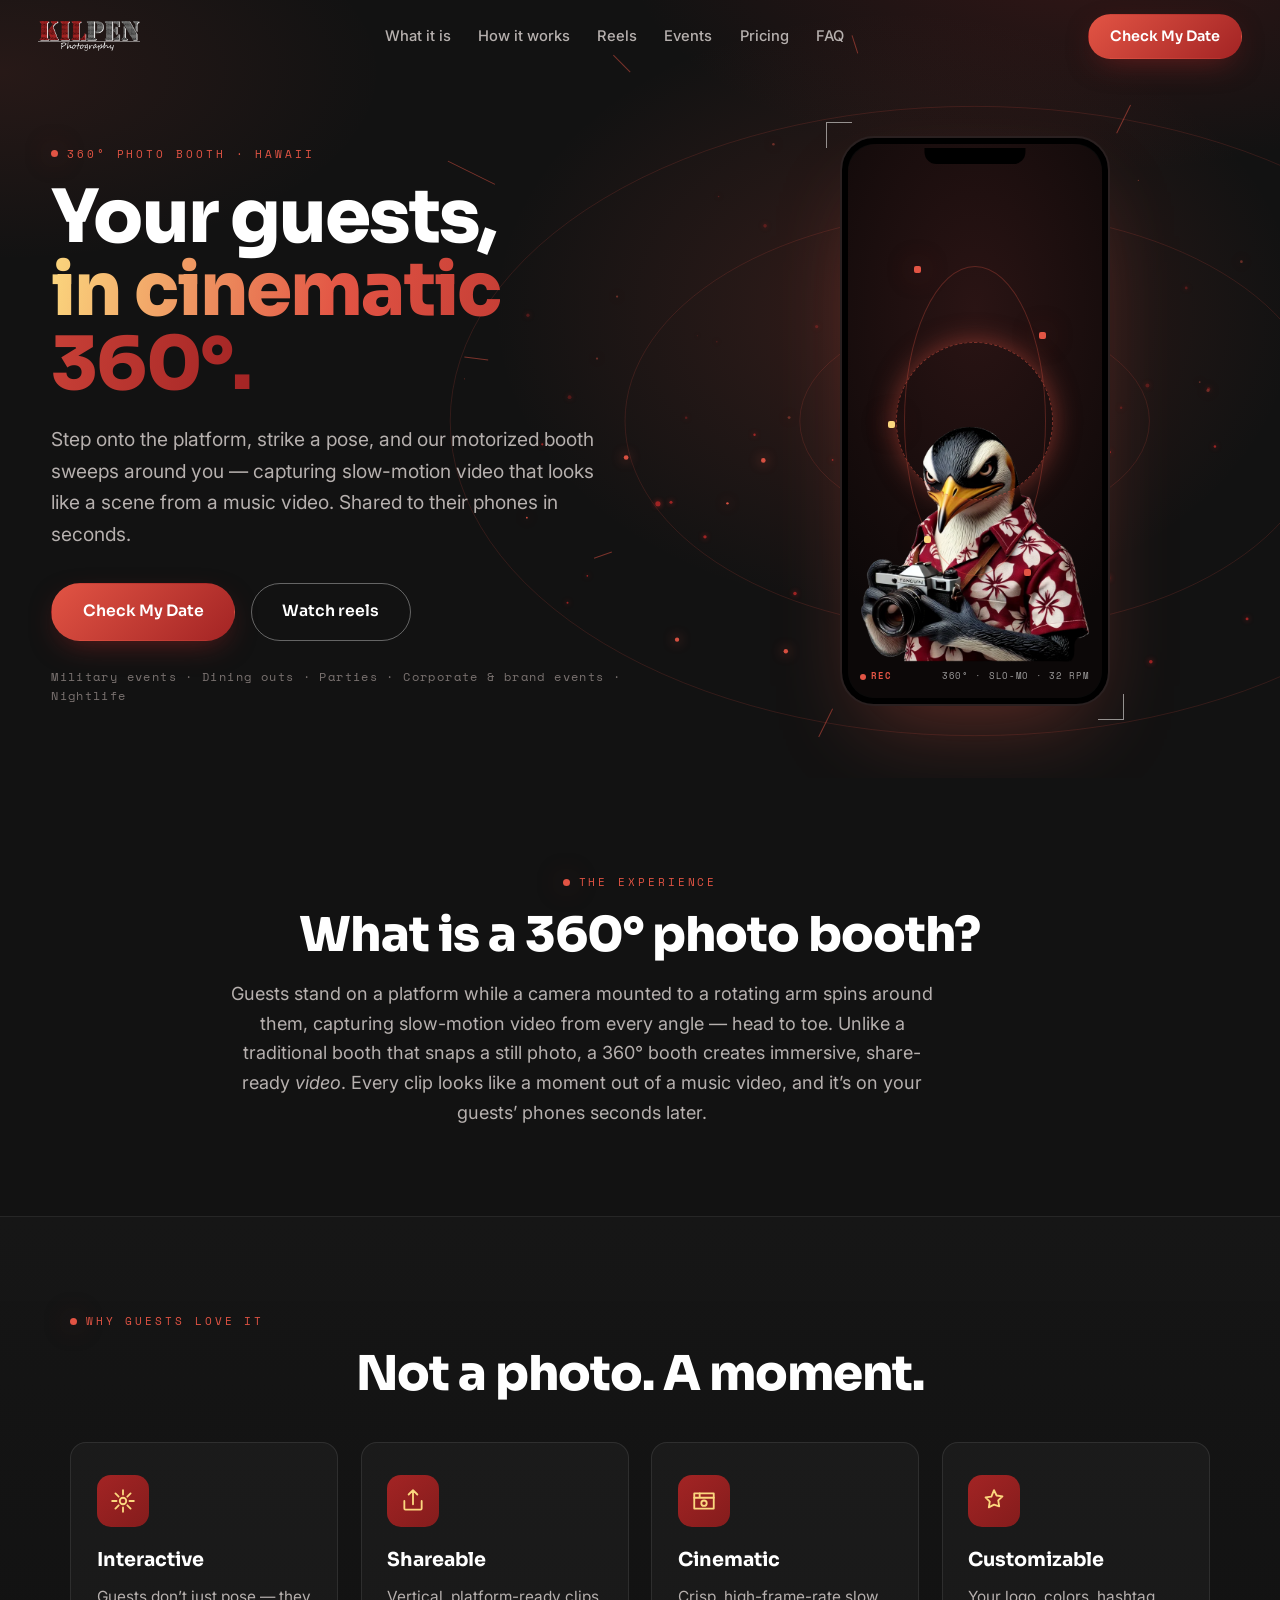
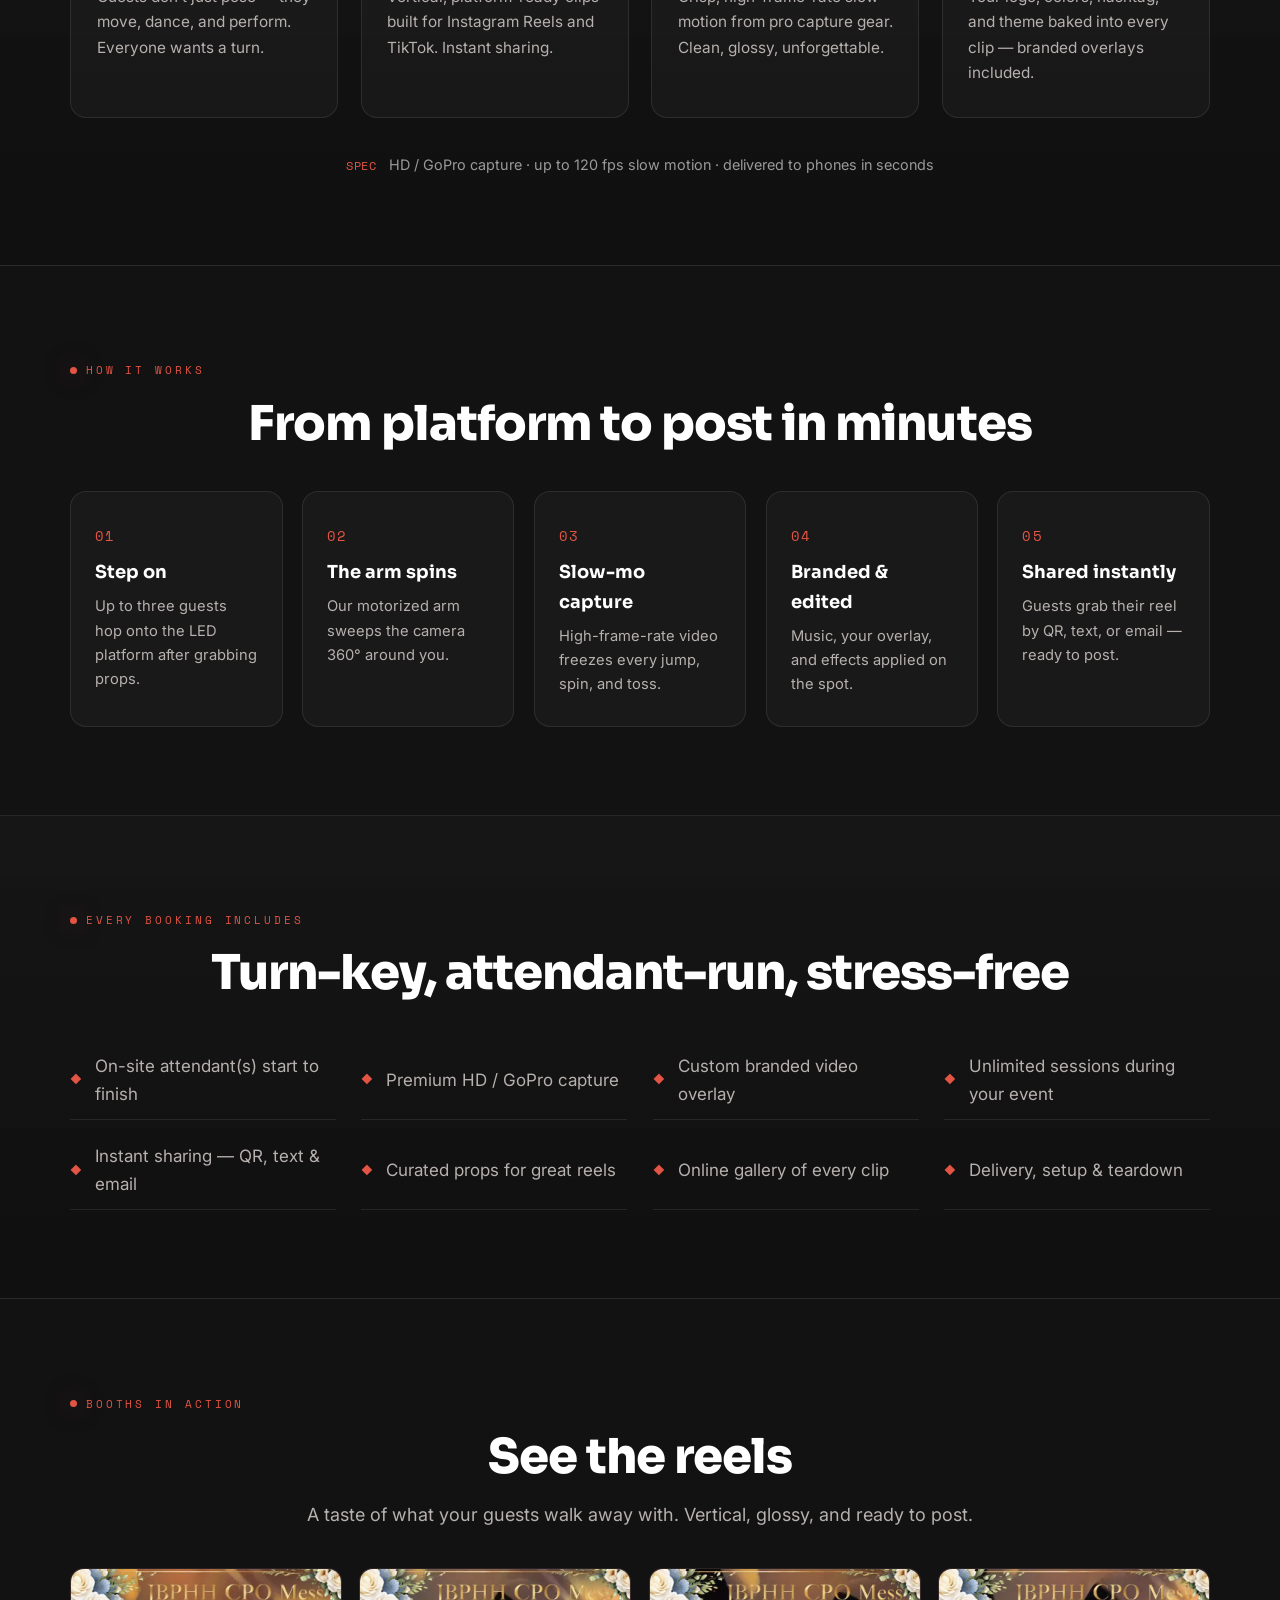
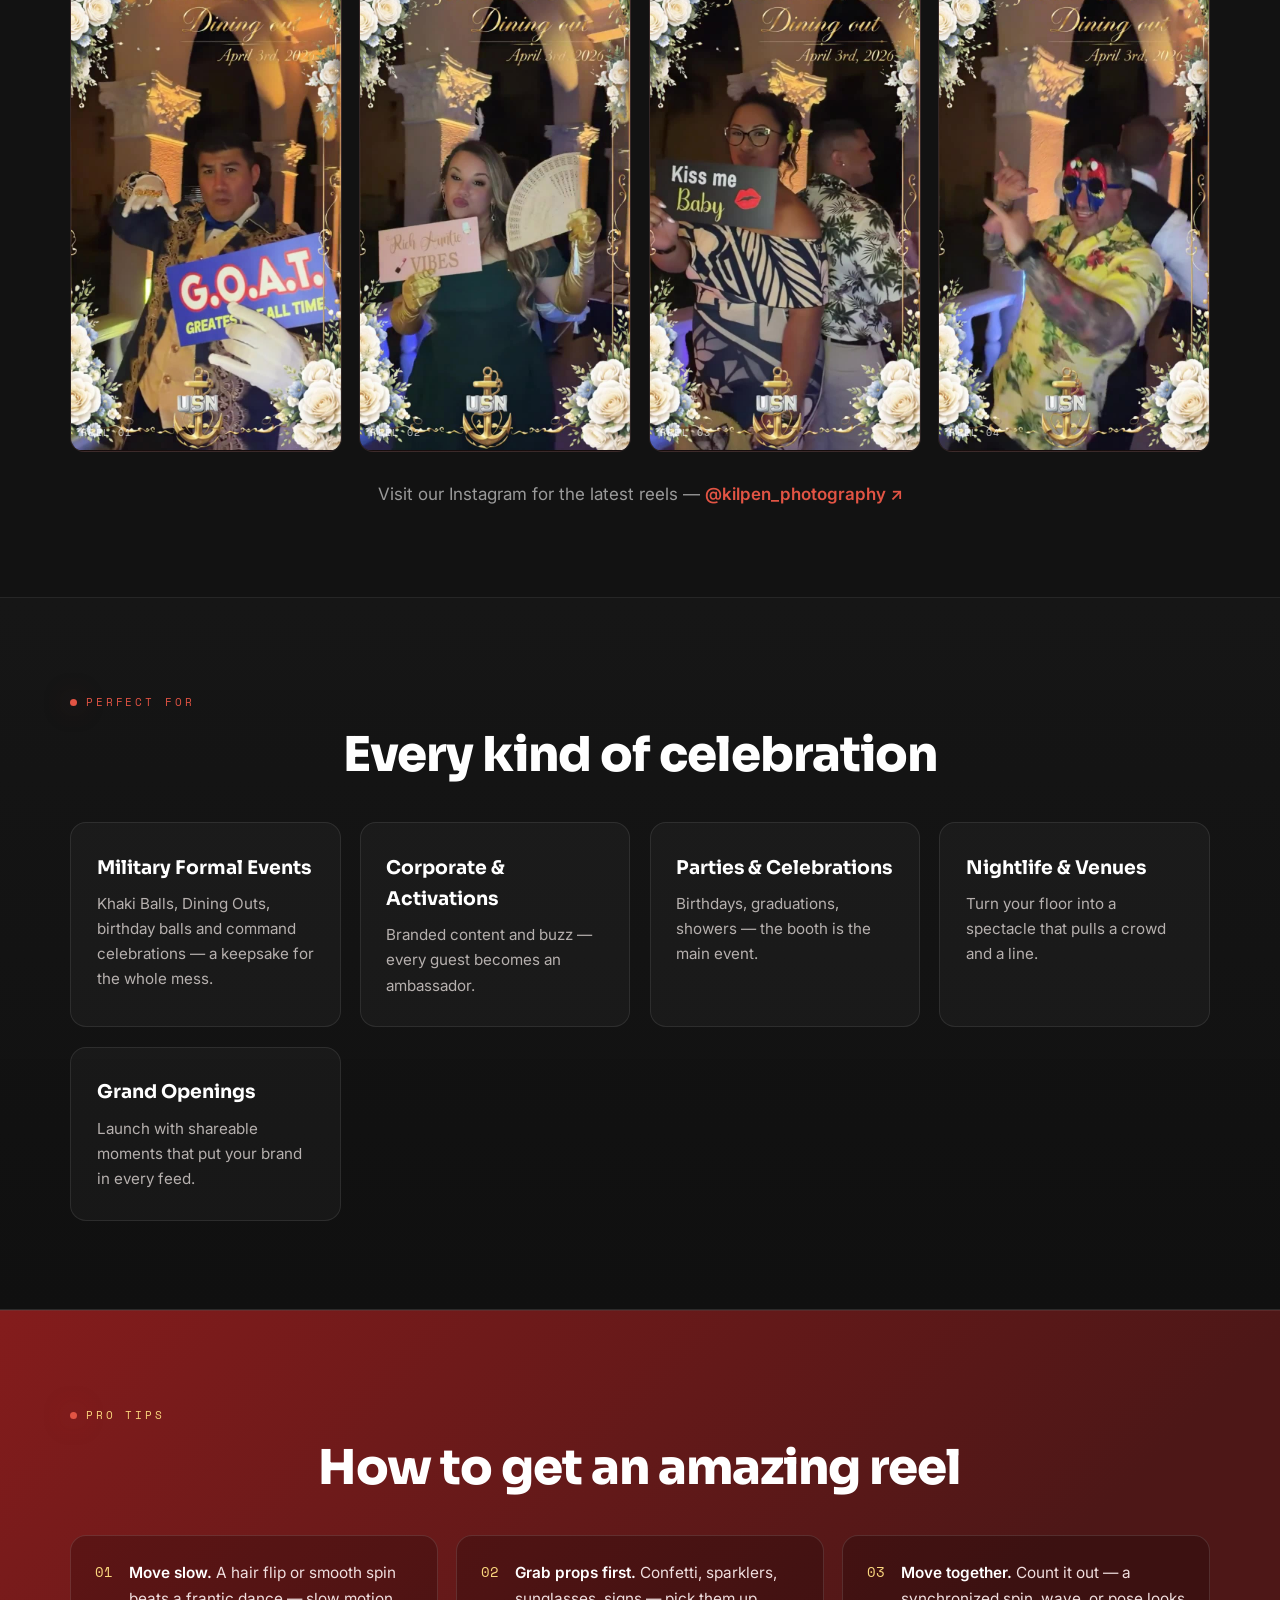
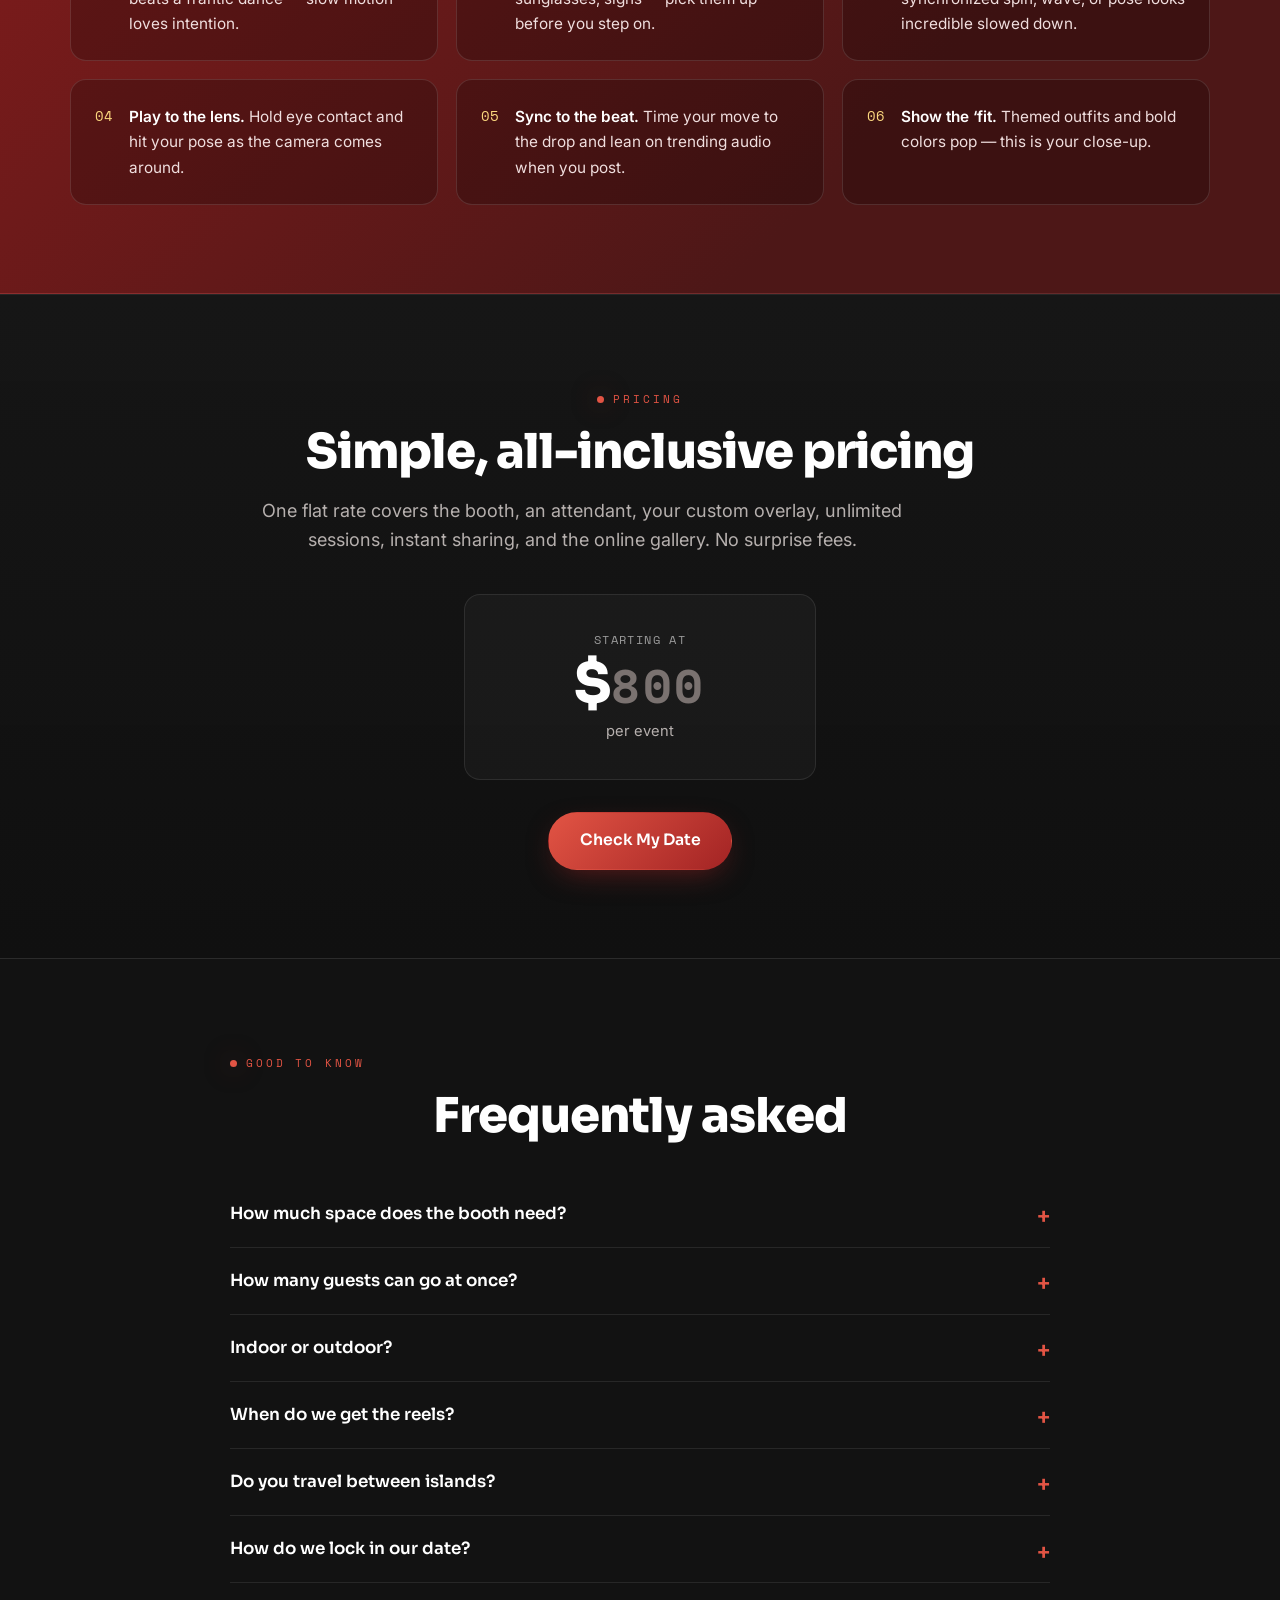
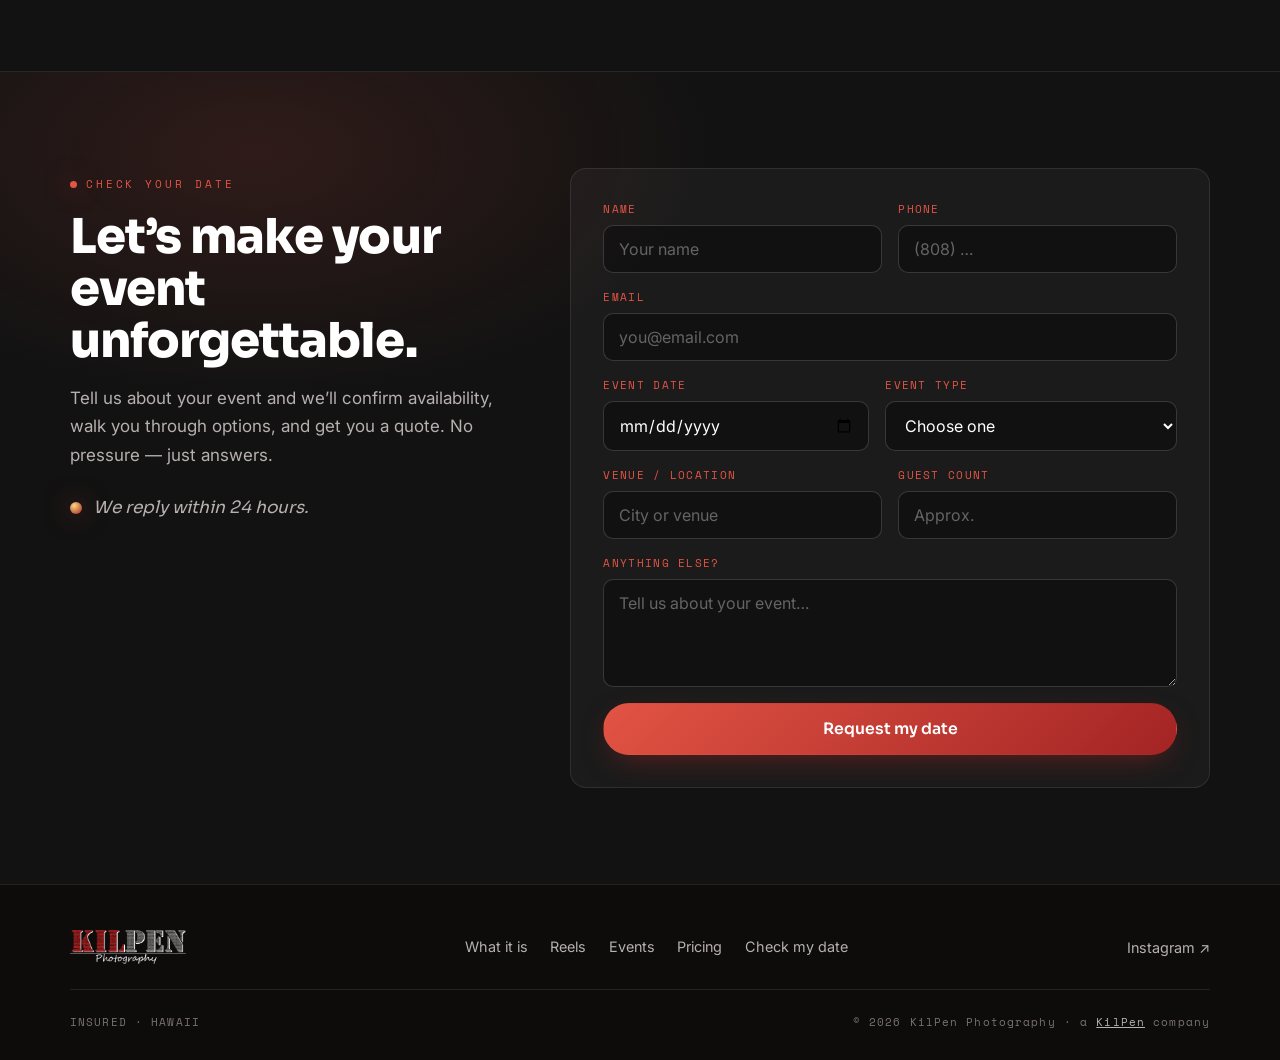
==== commit e7462c4c: "Wire the quote form to the n8n webhook (emails info@kilpen.photography) - booth.js: replace the demo" ====
--- a/index.html
+++ b/index.html
@@ -17,7 +17,7 @@
   <link rel="preconnect" href="https://fonts.googleapis.com">
   <link rel="preconnect" href="https://fonts.gstatic.com" crossorigin>
   <link href="https://fonts.googleapis.com/css2?family=Sora:wght@400;600;700;800&family=Inter:wght@400;500;600&family=Space+Mono:wght@400;700&display=swap" rel="stylesheet">
-  <link rel="stylesheet" href="assets/css/booth.css?v=20260918">
+  <link rel="stylesheet" href="assets/css/booth.css?v=20260918b">
 </head>
 <body>
 
@@ -263,7 +263,7 @@
         <p>Tell us about your event and we&rsquo;ll confirm availability, walk you through options, and get you a quote. No pressure — just answers.</p>
         <p class="quote__promise"><span class="sunrise-dot" aria-hidden="true"></span>We reply within 24 hours.</p>
       </div>
-      <!-- [CONFIG] Wire action to a real endpoint (Apps Script / Formspree / Worker) delivering to photo@kilpen.com -->
+      <!-- Submits via fetch (booth.js) to the n8n webhook /webhook/photography-quote → email to info@kilpen.photography. "website" is a honeypot: humans never see it, bots fill it. -->
       <form class="quote__form" id="quoteForm" novalidate>
         <div class="row2">
           <label><span>Name</span><input type="text" name="name" placeholder="Your name" required></label>
@@ -286,8 +286,10 @@
           <label><span>Guest count</span><input type="text" name="guests" placeholder="Approx."></label>
         </div>
         <label><span>Anything else?</span><textarea name="message" rows="4" placeholder="Tell us about your event…"></textarea></label>
+        <label class="hp" aria-hidden="true"><span>Website</span><input type="text" name="website" tabindex="-1" autocomplete="off"></label>
         <button type="submit" class="btn btn--primary btn--full">Request my date</button>
-        <p class="quote__ok" id="quoteOk" hidden>Thanks! Your request is in — we&rsquo;ll be in touch within 24 hours. <span class="mono">(demo — form endpoint not yet connected)</span></p>
+        <p class="quote__ok" id="quoteOk" hidden>Thanks! Your request is in — we&rsquo;ll be in touch within 24 hours.</p>
+        <p class="quote__err" id="quoteErr" hidden></p>
       </form>
     </div>
   </section>
@@ -310,7 +312,7 @@
     </div>
   </footer>
 
-  <script src="assets/js/booth.js?v=20260815"></script>
+  <script src="assets/js/booth.js?v=20260918"></script>
   <script src="assets/js/orbit.js?v=20260815"></script>
 </body>
 </html>
--- a/assets/css/booth.css
+++ b/assets/css/booth.css
@@ -231,6 +231,9 @@
 .quote__form input::placeholder, .quote__form textarea::placeholder { color:rgba(255,255,255,.35); }
 .quote__form input:focus, .quote__form select:focus, .quote__form textarea:focus { outline:none; border-color:var(--flame-500); box-shadow:0 0 0 3px rgba(226,84,68,.2); }
 .quote__ok { color:#8fe3a0; font-size:.92rem; }
+.quote__err { color:#ff8a80; font-size:.92rem; }
+.quote__err a { color:inherit; text-decoration:underline; }
+.quote__form .hp { position:absolute; left:-9999px; width:1px; height:1px; overflow:hidden; }
 
 /* footer */
 .foot { border-top:1px solid var(--line); padding:2.8rem 0 1.8rem; background:#0e0b0b; }
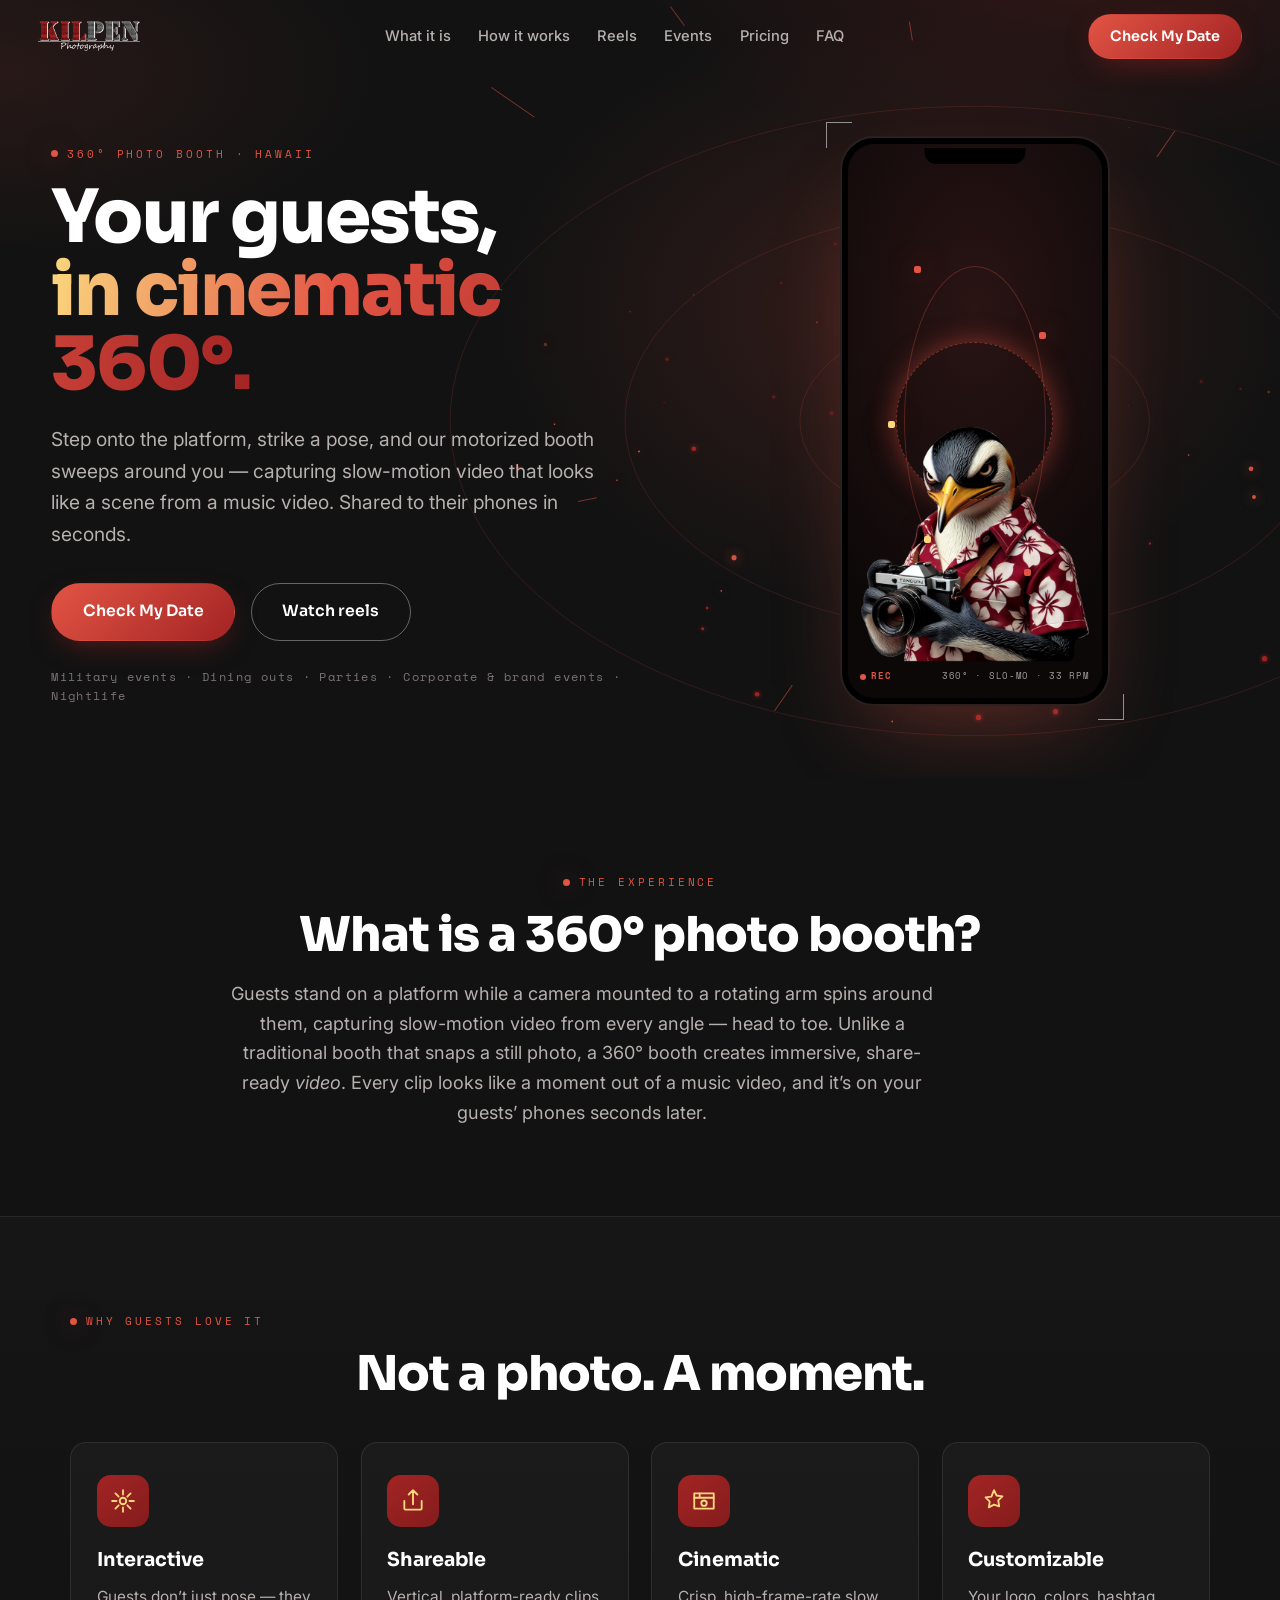
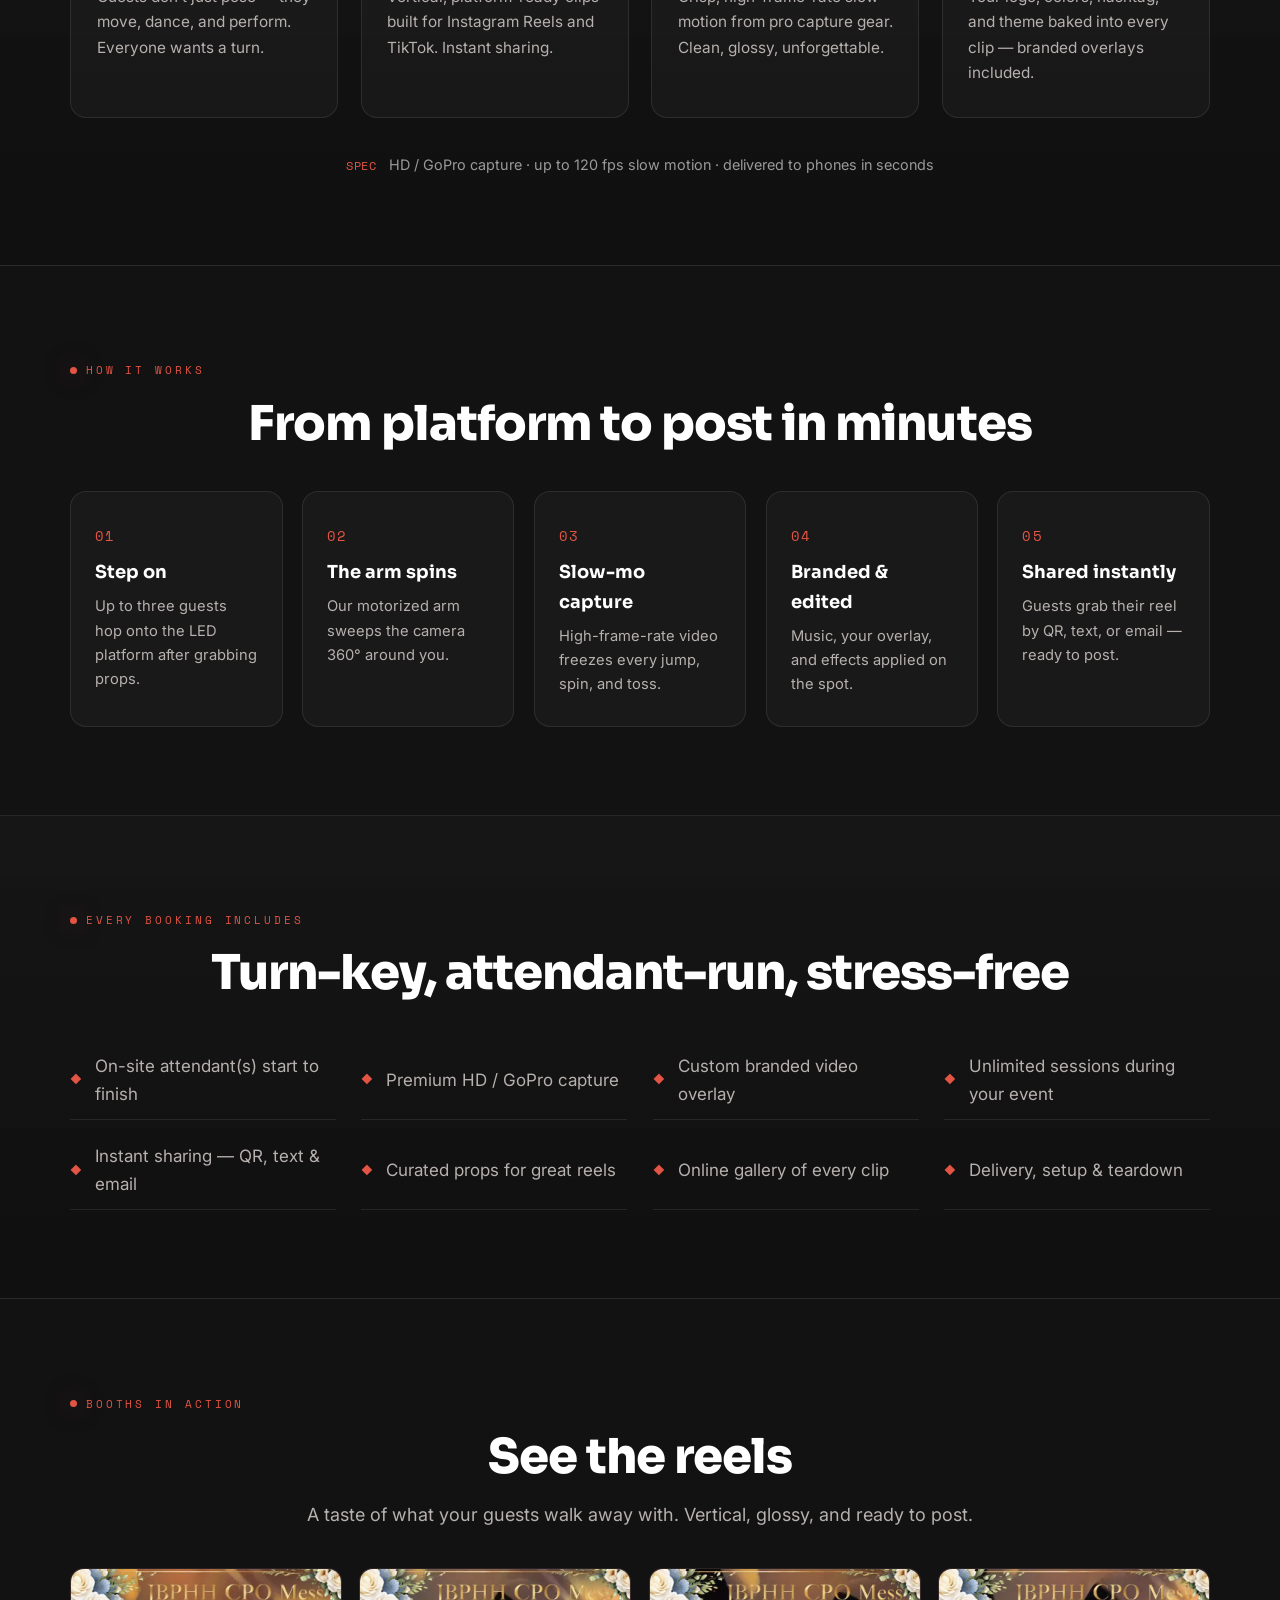
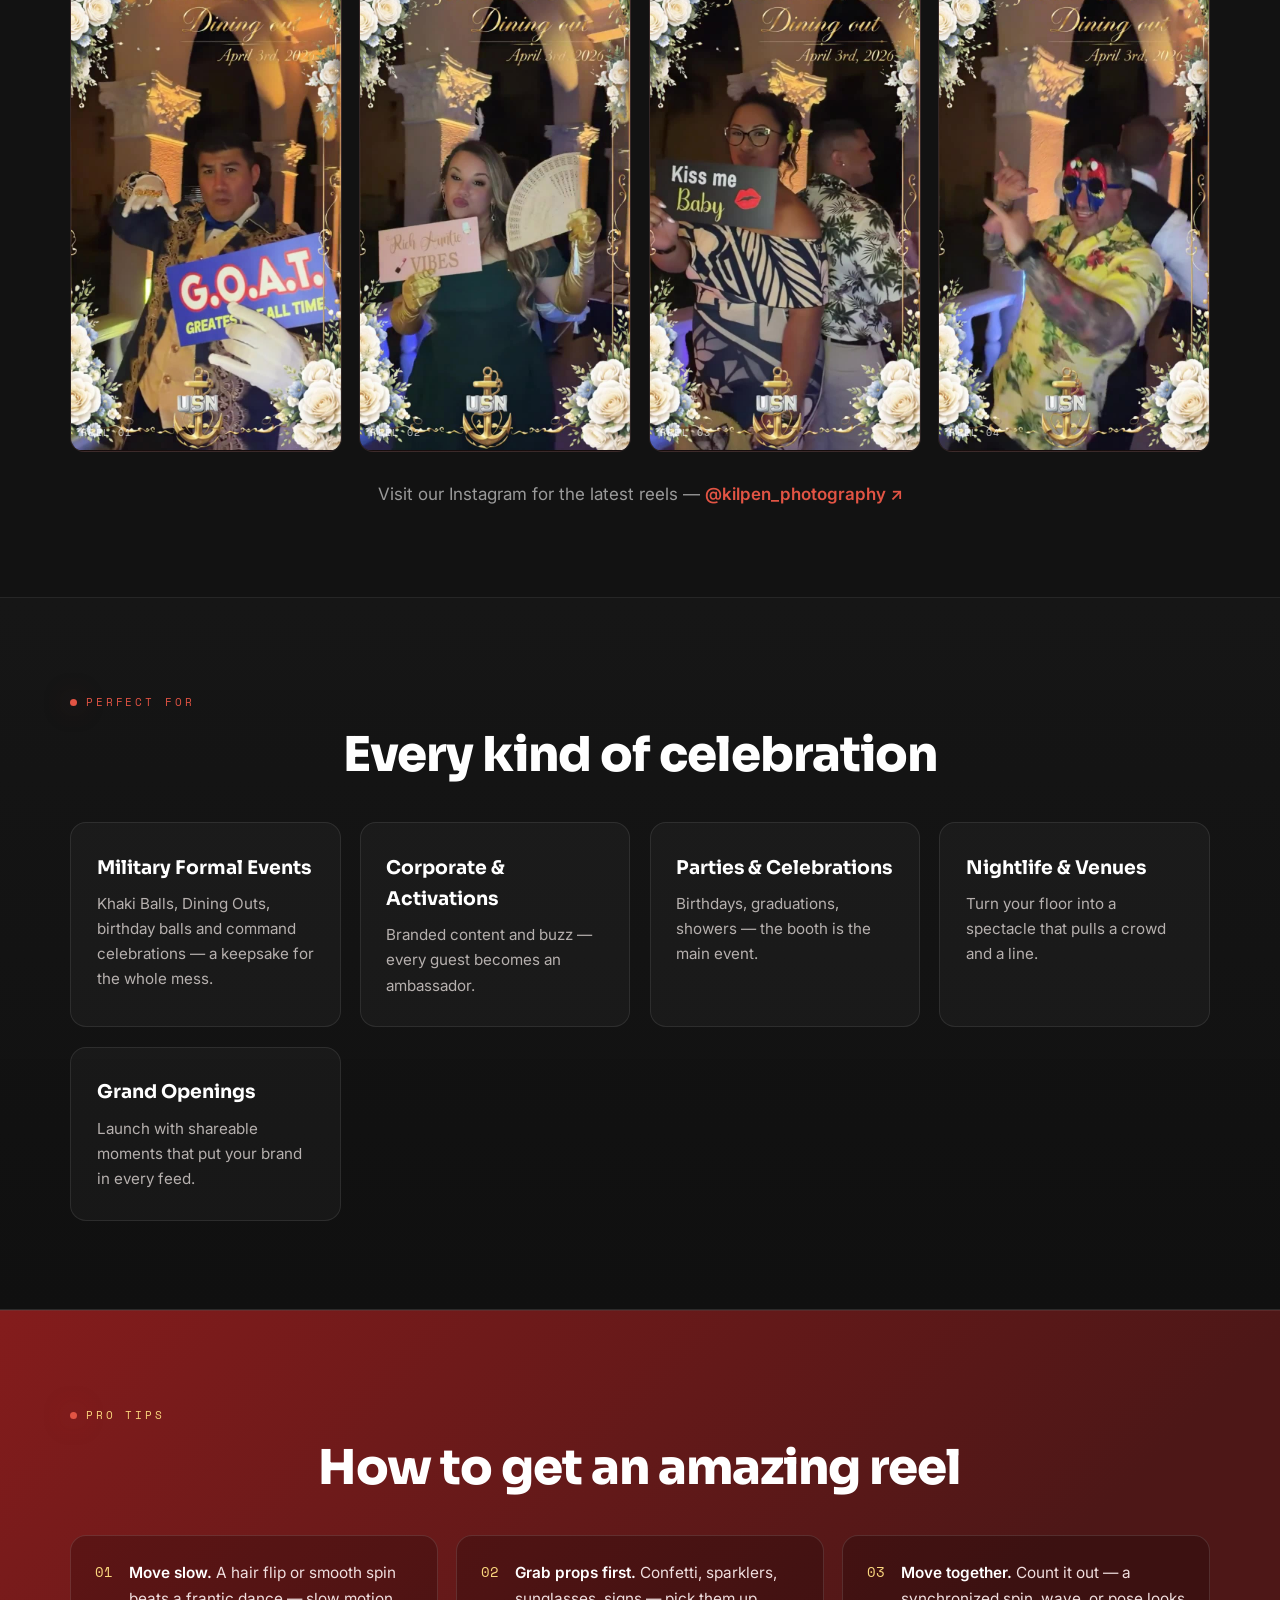
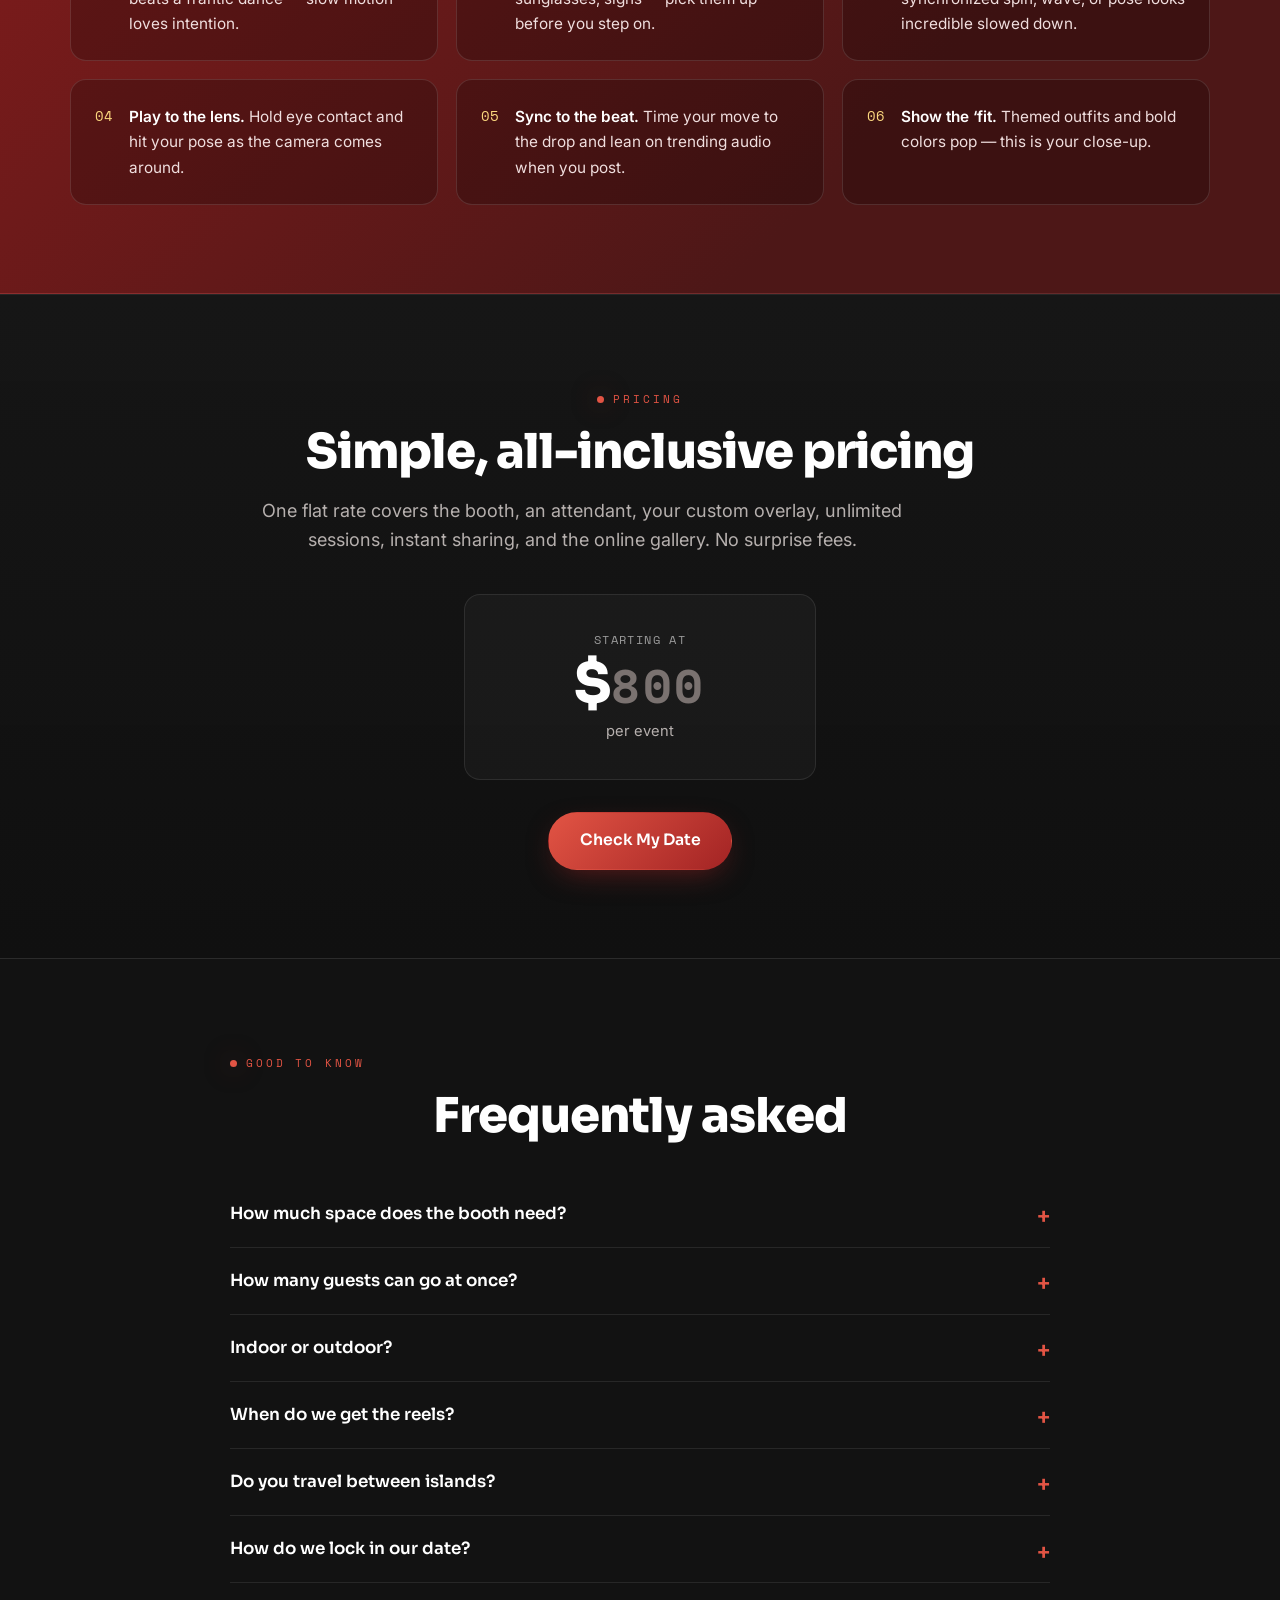
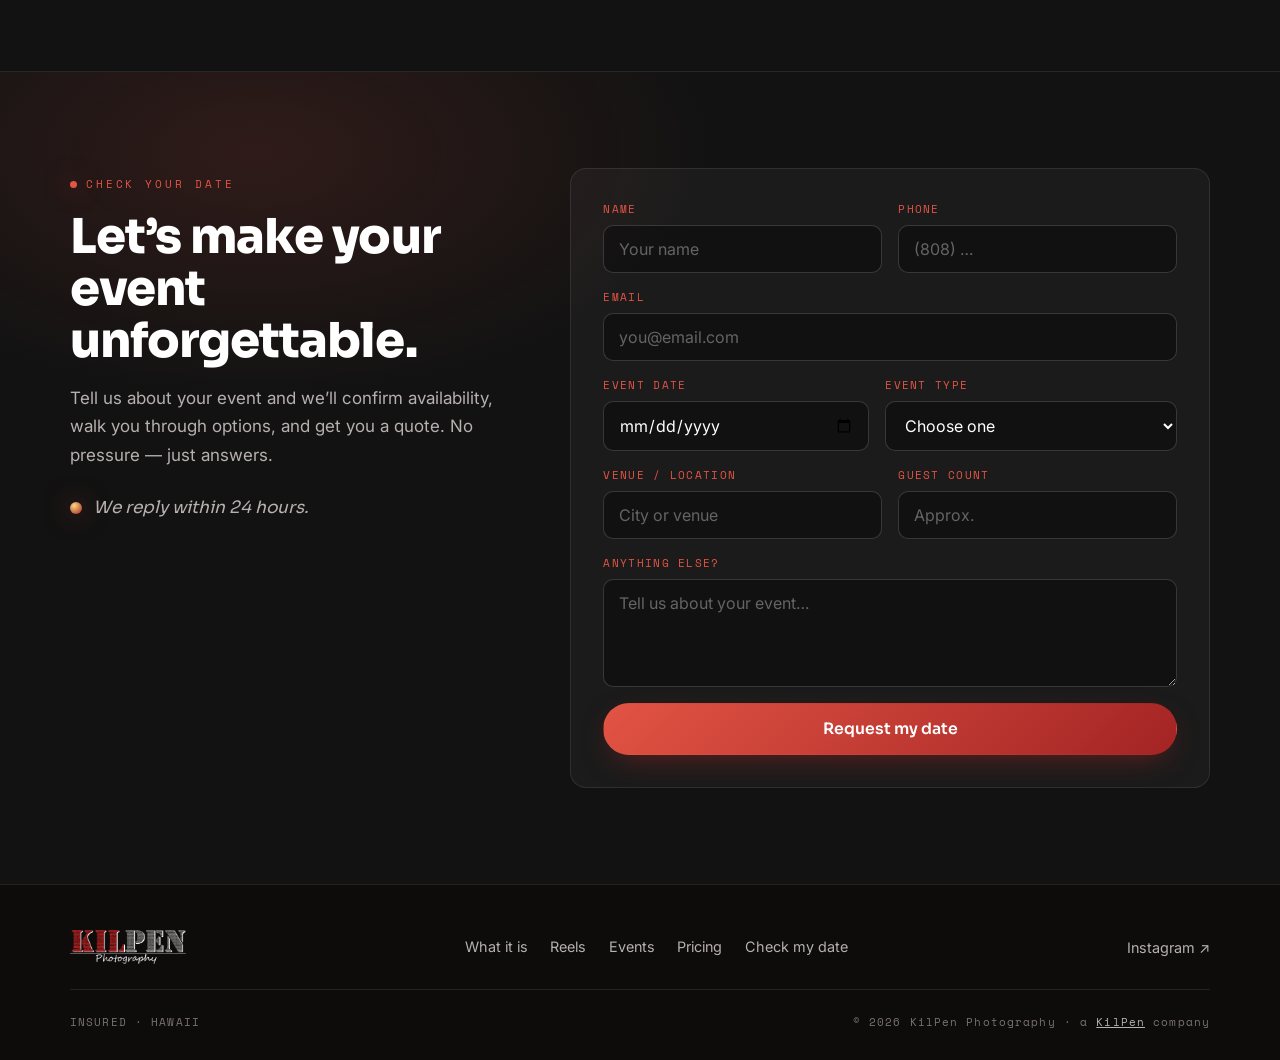
==== commit f2fc3a90: "Merge pull request #10 from kilpen/chore/remove-testimonials Remove the placeholder testimonials sec" ====
--- a/index.html
+++ b/index.html
@@ -17,7 +17,7 @@
   <link rel="preconnect" href="https://fonts.googleapis.com">
   <link rel="preconnect" href="https://fonts.gstatic.com" crossorigin>
   <link href="https://fonts.googleapis.com/css2?family=Sora:wght@400;600;700;800&family=Inter:wght@400;500;600&family=Space+Mono:wght@400;700&display=swap" rel="stylesheet">
-  <link rel="stylesheet" href="assets/css/booth.css?v=20260918b">
+  <link rel="stylesheet" href="assets/css/booth.css?v=20260918">
 </head>
 <body>
 
@@ -263,7 +263,7 @@
         <p>Tell us about your event and we&rsquo;ll confirm availability, walk you through options, and get you a quote. No pressure — just answers.</p>
         <p class="quote__promise"><span class="sunrise-dot" aria-hidden="true"></span>We reply within 24 hours.</p>
       </div>
-      <!-- Submits via fetch (booth.js) to the n8n webhook /webhook/photography-quote → email to info@kilpen.photography. "website" is a honeypot: humans never see it, bots fill it. -->
+      <!-- [CONFIG] Wire action to a real endpoint (Apps Script / Formspree / Worker) delivering to photo@kilpen.com -->
       <form class="quote__form" id="quoteForm" novalidate>
         <div class="row2">
           <label><span>Name</span><input type="text" name="name" placeholder="Your name" required></label>
@@ -286,10 +286,8 @@
           <label><span>Guest count</span><input type="text" name="guests" placeholder="Approx."></label>
         </div>
         <label><span>Anything else?</span><textarea name="message" rows="4" placeholder="Tell us about your event…"></textarea></label>
-        <label class="hp" aria-hidden="true"><span>Website</span><input type="text" name="website" tabindex="-1" autocomplete="off"></label>
         <button type="submit" class="btn btn--primary btn--full">Request my date</button>
-        <p class="quote__ok" id="quoteOk" hidden>Thanks! Your request is in — we&rsquo;ll be in touch within 24 hours.</p>
-        <p class="quote__err" id="quoteErr" hidden></p>
+        <p class="quote__ok" id="quoteOk" hidden>Thanks! Your request is in — we&rsquo;ll be in touch within 24 hours. <span class="mono">(demo — form endpoint not yet connected)</span></p>
       </form>
     </div>
   </section>
@@ -312,7 +310,7 @@
     </div>
   </footer>
 
-  <script src="assets/js/booth.js?v=20260918"></script>
+  <script src="assets/js/booth.js?v=20260815"></script>
   <script src="assets/js/orbit.js?v=20260815"></script>
 </body>
 </html>
--- a/assets/css/booth.css
+++ b/assets/css/booth.css
@@ -231,9 +231,6 @@
 .quote__form input::placeholder, .quote__form textarea::placeholder { color:rgba(255,255,255,.35); }
 .quote__form input:focus, .quote__form select:focus, .quote__form textarea:focus { outline:none; border-color:var(--flame-500); box-shadow:0 0 0 3px rgba(226,84,68,.2); }
 .quote__ok { color:#8fe3a0; font-size:.92rem; }
-.quote__err { color:#ff8a80; font-size:.92rem; }
-.quote__err a { color:inherit; text-decoration:underline; }
-.quote__form .hp { position:absolute; left:-9999px; width:1px; height:1px; overflow:hidden; }
 
 /* footer */
 .foot { border-top:1px solid var(--line); padding:2.8rem 0 1.8rem; background:#0e0b0b; }
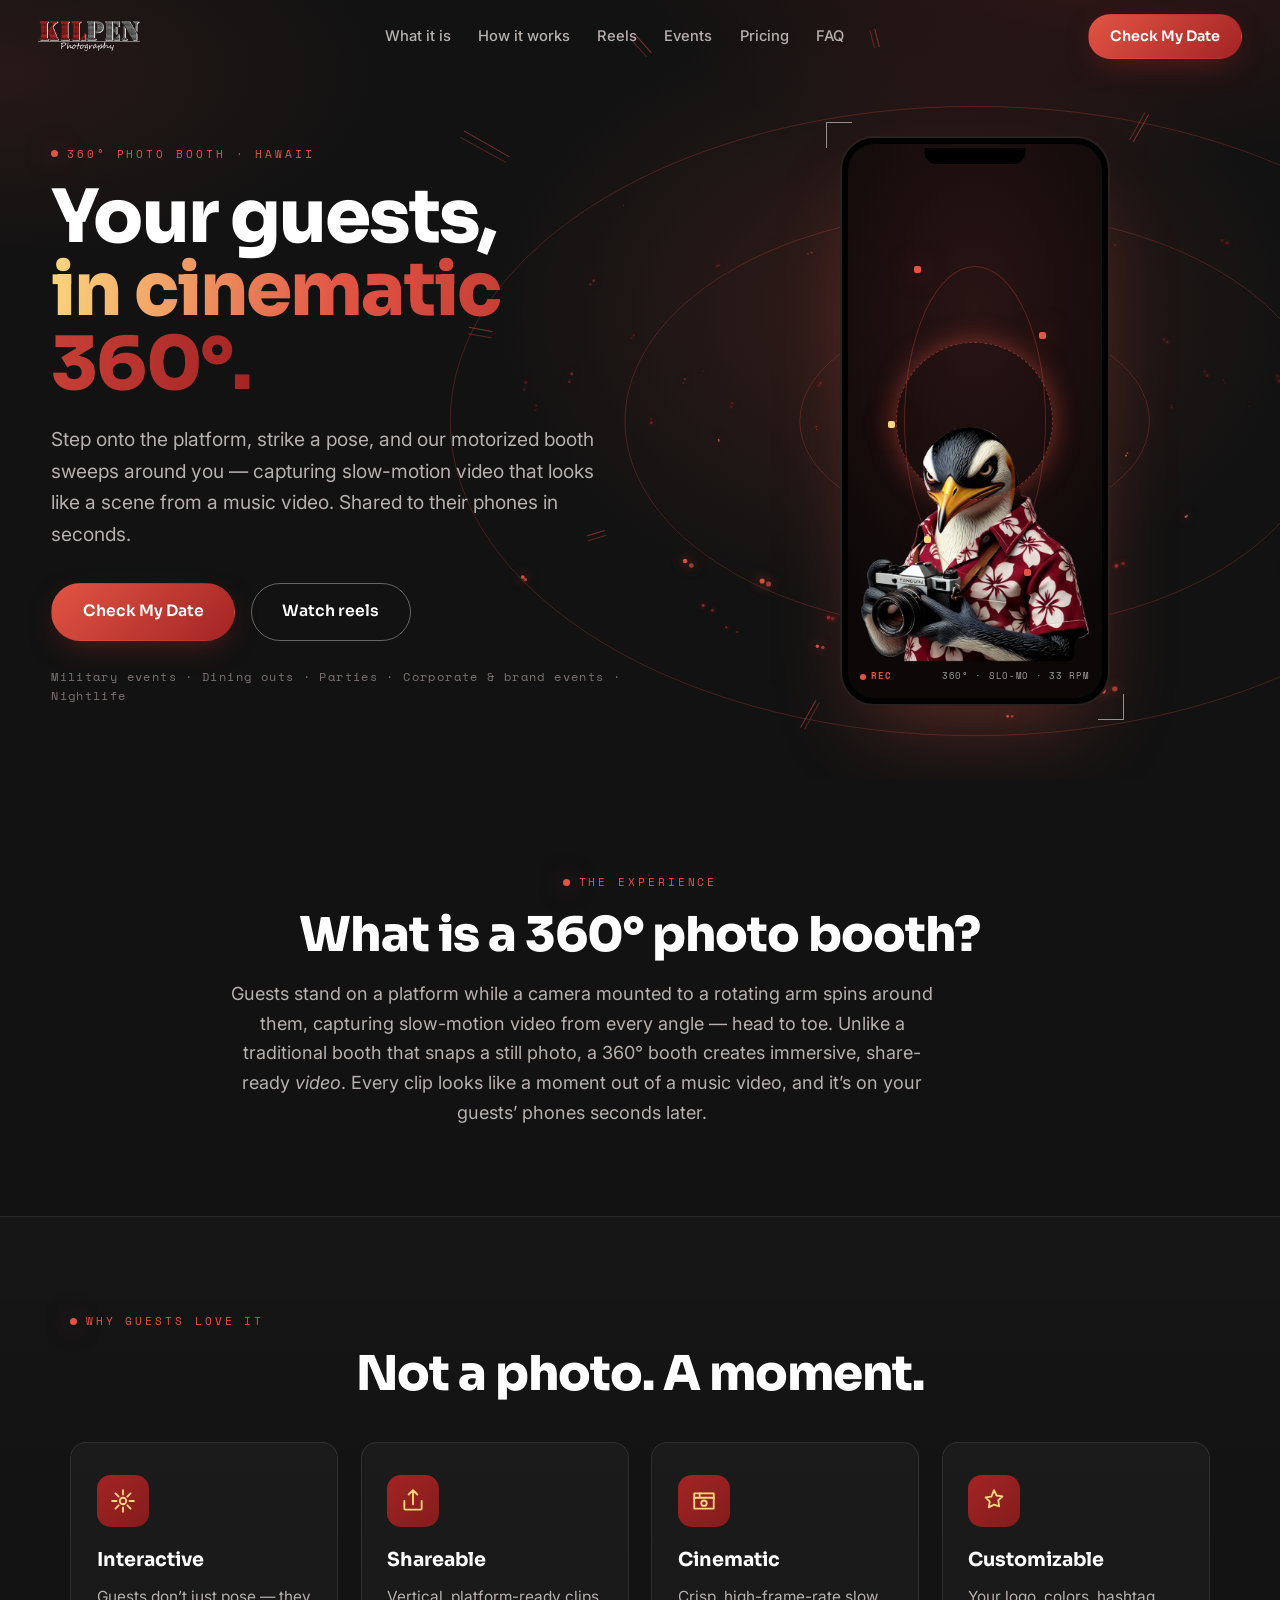
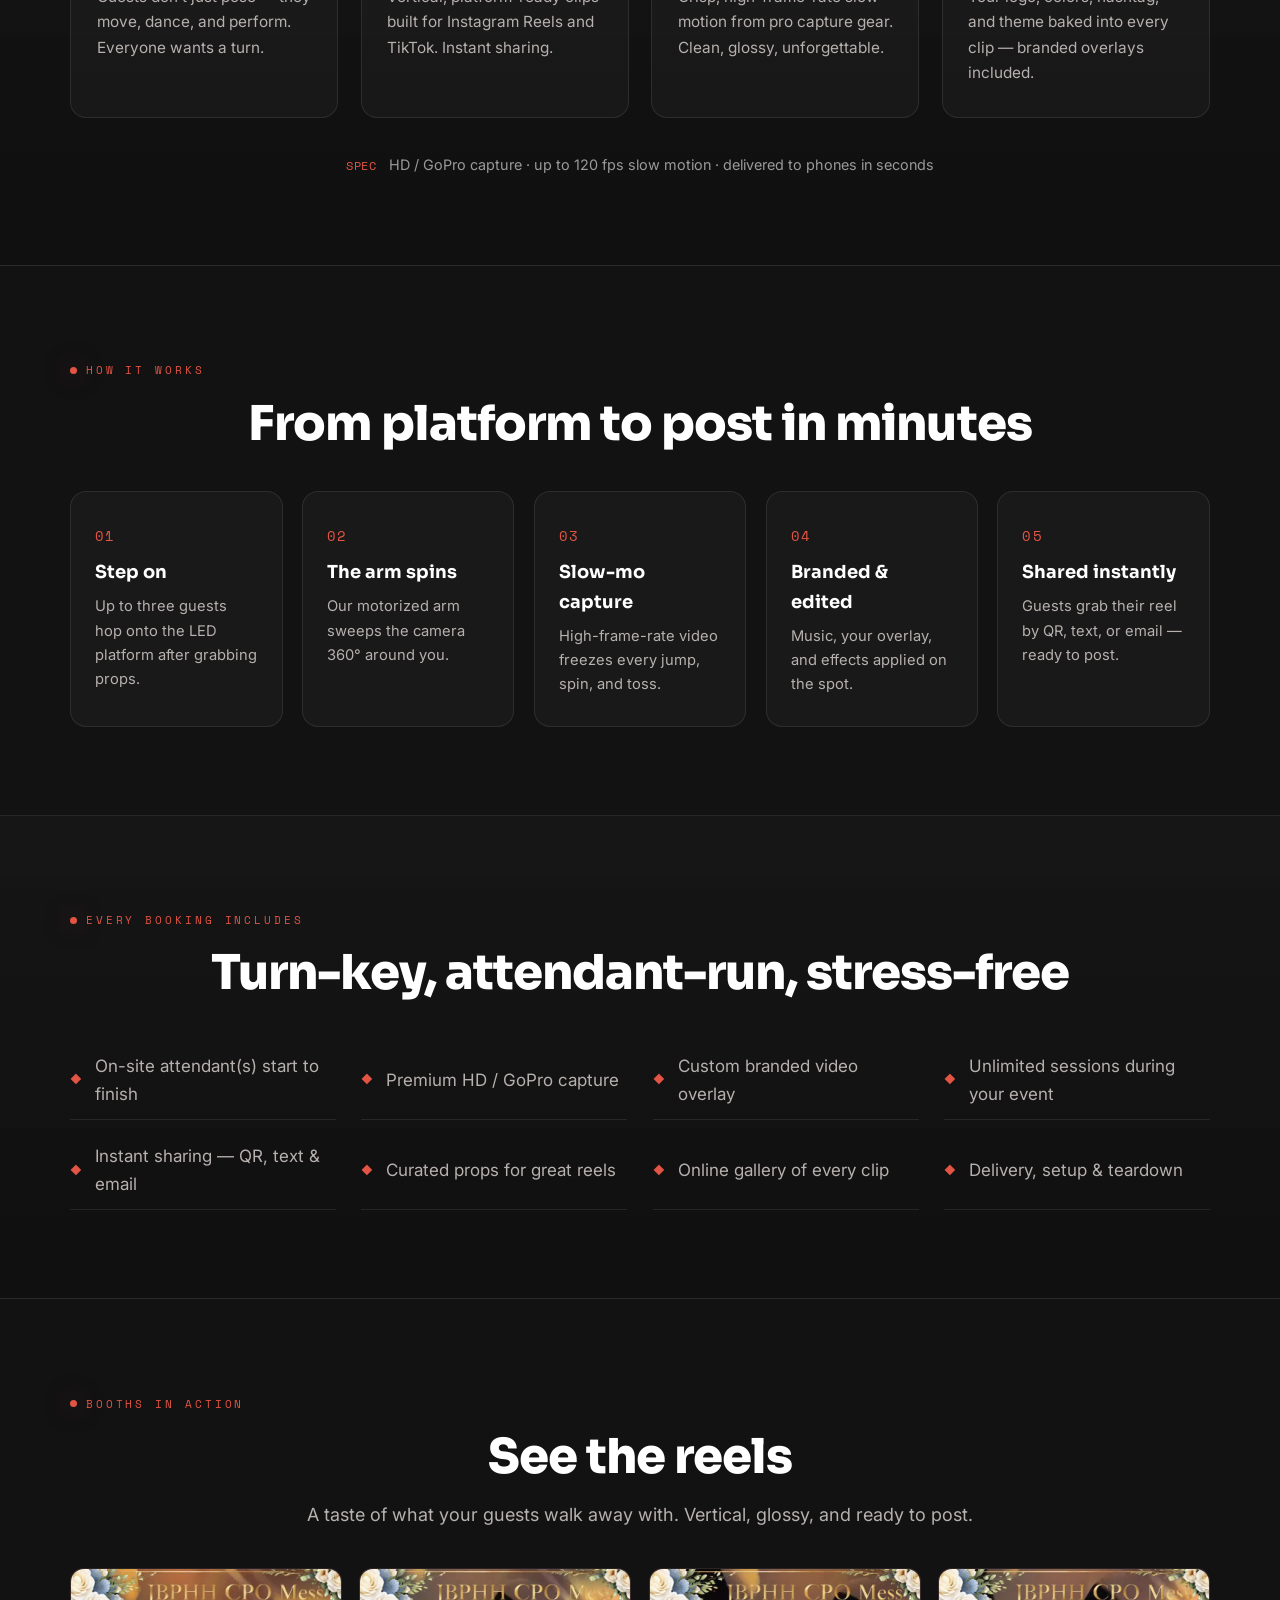
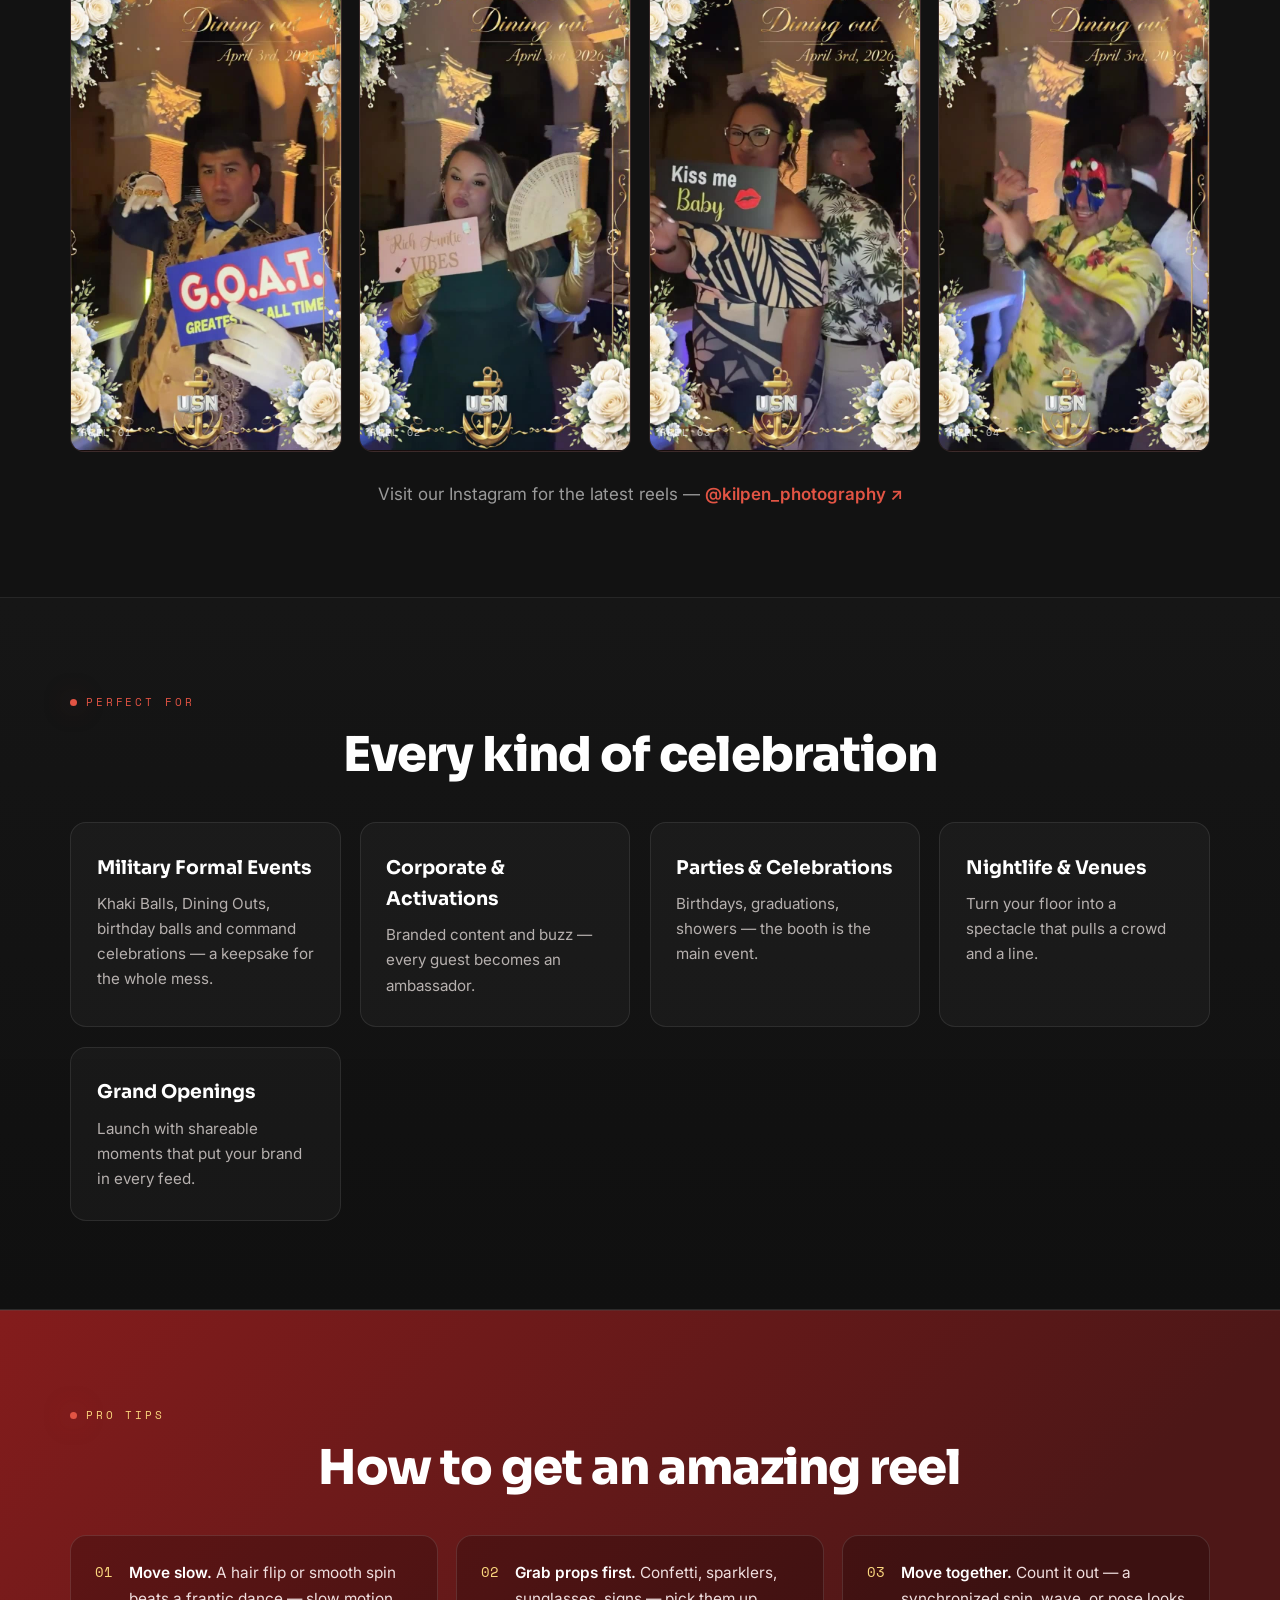
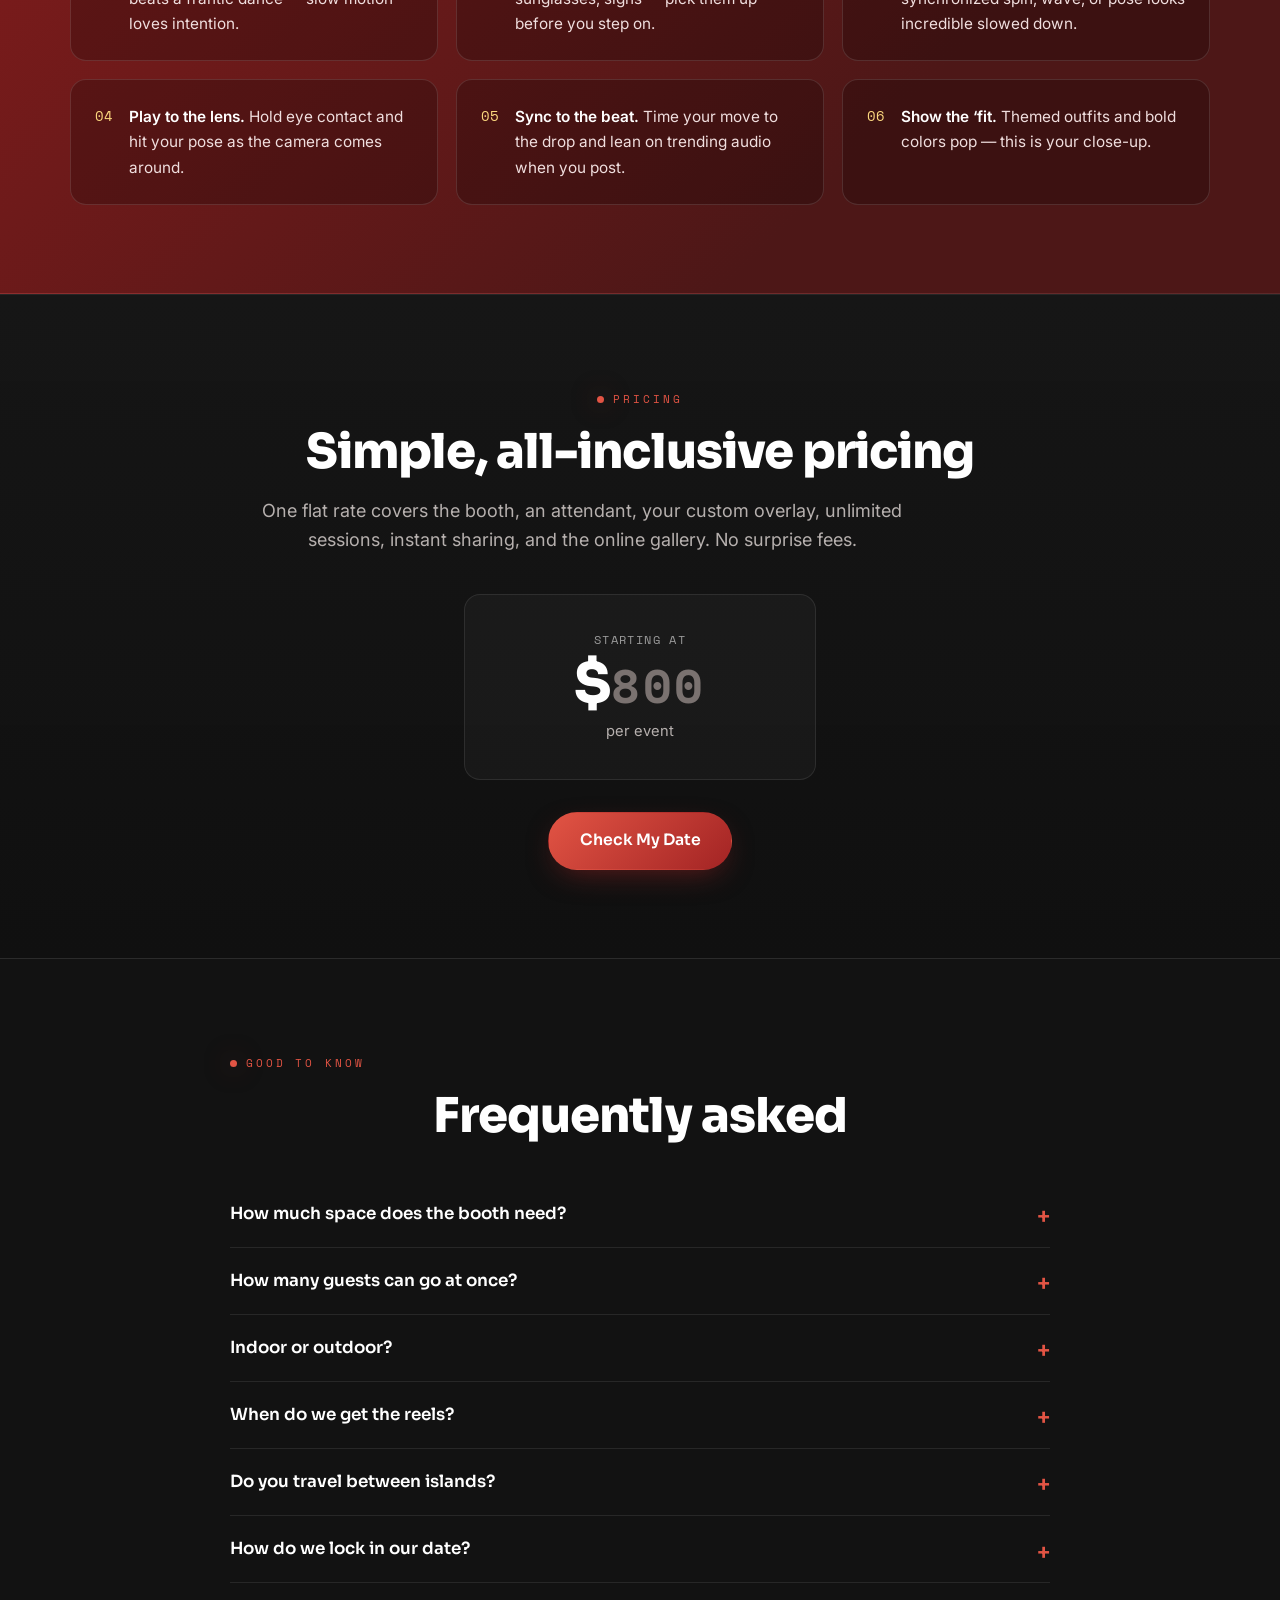
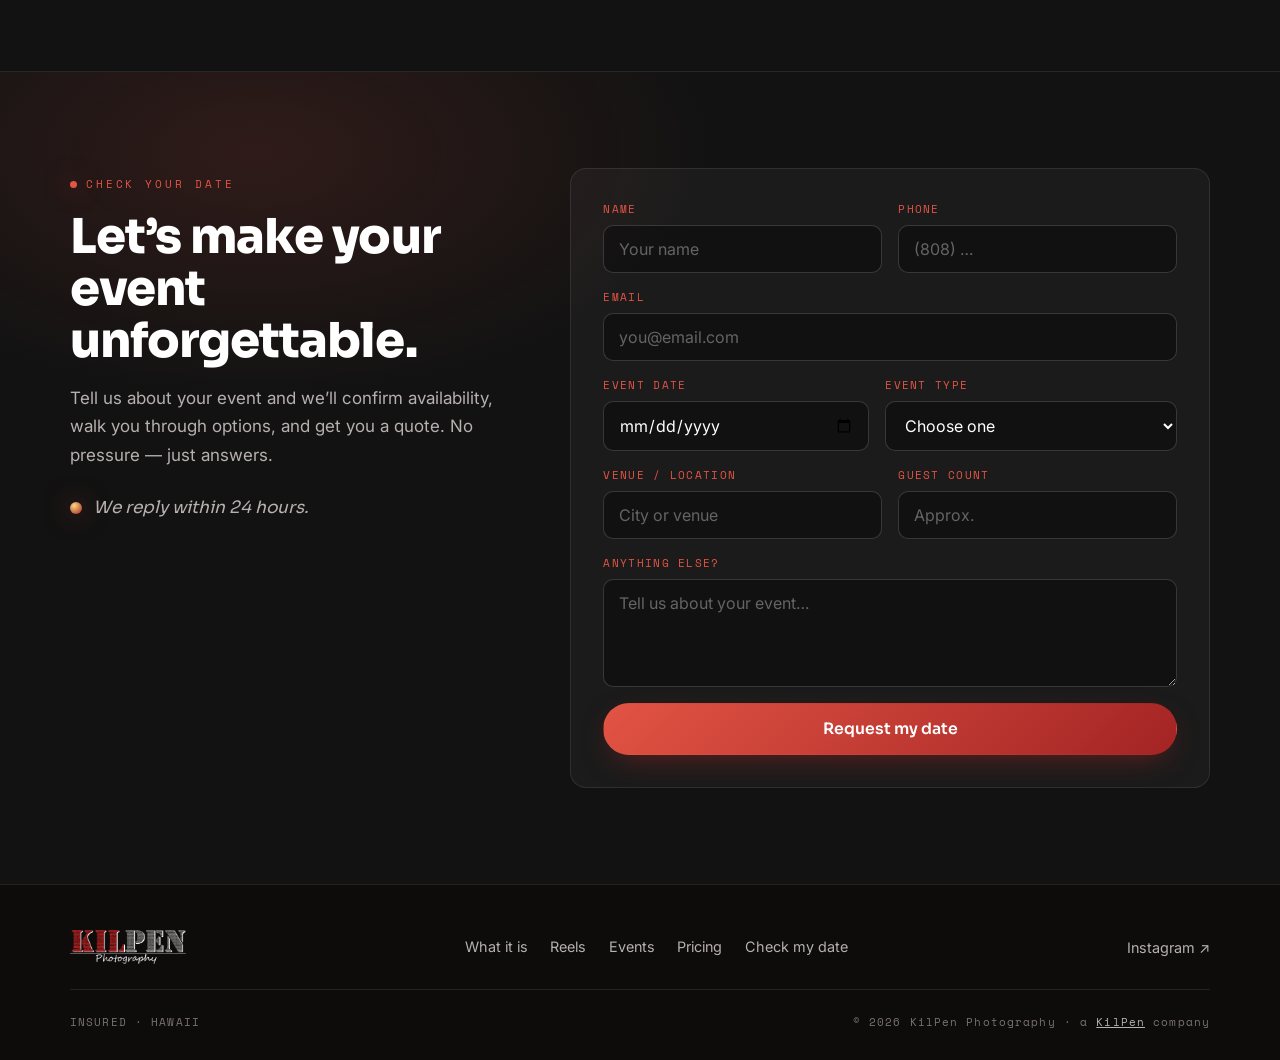
==== commit 0db36ac9: "Merge pull request #11 from kilpen/feat/quote-form-n8n Wire the quote form to n8n → info@kilpen.phot" ====
--- a/index.html
+++ b/index.html
@@ -17,7 +17,7 @@
   <link rel="preconnect" href="https://fonts.googleapis.com">
   <link rel="preconnect" href="https://fonts.gstatic.com" crossorigin>
   <link href="https://fonts.googleapis.com/css2?family=Sora:wght@400;600;700;800&family=Inter:wght@400;500;600&family=Space+Mono:wght@400;700&display=swap" rel="stylesheet">
-  <link rel="stylesheet" href="assets/css/booth.css?v=20260918">
+  <link rel="stylesheet" href="assets/css/booth.css?v=20260918b">
 </head>
 <body>
 
@@ -263,7 +263,7 @@
         <p>Tell us about your event and we&rsquo;ll confirm availability, walk you through options, and get you a quote. No pressure — just answers.</p>
         <p class="quote__promise"><span class="sunrise-dot" aria-hidden="true"></span>We reply within 24 hours.</p>
       </div>
-      <!-- [CONFIG] Wire action to a real endpoint (Apps Script / Formspree / Worker) delivering to photo@kilpen.com -->
+      <!-- Submits via fetch (booth.js) to the n8n webhook /webhook/photography-quote → email to info@kilpen.photography. "website" is a honeypot: humans never see it, bots fill it. -->
       <form class="quote__form" id="quoteForm" novalidate>
         <div class="row2">
           <label><span>Name</span><input type="text" name="name" placeholder="Your name" required></label>
@@ -286,8 +286,10 @@
           <label><span>Guest count</span><input type="text" name="guests" placeholder="Approx."></label>
         </div>
         <label><span>Anything else?</span><textarea name="message" rows="4" placeholder="Tell us about your event…"></textarea></label>
+        <label class="hp" aria-hidden="true"><span>Website</span><input type="text" name="website" tabindex="-1" autocomplete="off"></label>
         <button type="submit" class="btn btn--primary btn--full">Request my date</button>
-        <p class="quote__ok" id="quoteOk" hidden>Thanks! Your request is in — we&rsquo;ll be in touch within 24 hours. <span class="mono">(demo — form endpoint not yet connected)</span></p>
+        <p class="quote__ok" id="quoteOk" hidden>Thanks! Your request is in — we&rsquo;ll be in touch within 24 hours.</p>
+        <p class="quote__err" id="quoteErr" hidden></p>
       </form>
     </div>
   </section>
@@ -310,7 +312,7 @@
     </div>
   </footer>
 
-  <script src="assets/js/booth.js?v=20260815"></script>
+  <script src="assets/js/booth.js?v=20260918"></script>
   <script src="assets/js/orbit.js?v=20260815"></script>
 </body>
 </html>
--- a/assets/css/booth.css
+++ b/assets/css/booth.css
@@ -231,6 +231,9 @@
 .quote__form input::placeholder, .quote__form textarea::placeholder { color:rgba(255,255,255,.35); }
 .quote__form input:focus, .quote__form select:focus, .quote__form textarea:focus { outline:none; border-color:var(--flame-500); box-shadow:0 0 0 3px rgba(226,84,68,.2); }
 .quote__ok { color:#8fe3a0; font-size:.92rem; }
+.quote__err { color:#ff8a80; font-size:.92rem; }
+.quote__err a { color:inherit; text-decoration:underline; }
+.quote__form .hp { position:absolute; left:-9999px; width:1px; height:1px; overflow:hidden; }
 
 /* footer */
 .foot { border-top:1px solid var(--line); padding:2.8rem 0 1.8rem; background:#0e0b0b; }
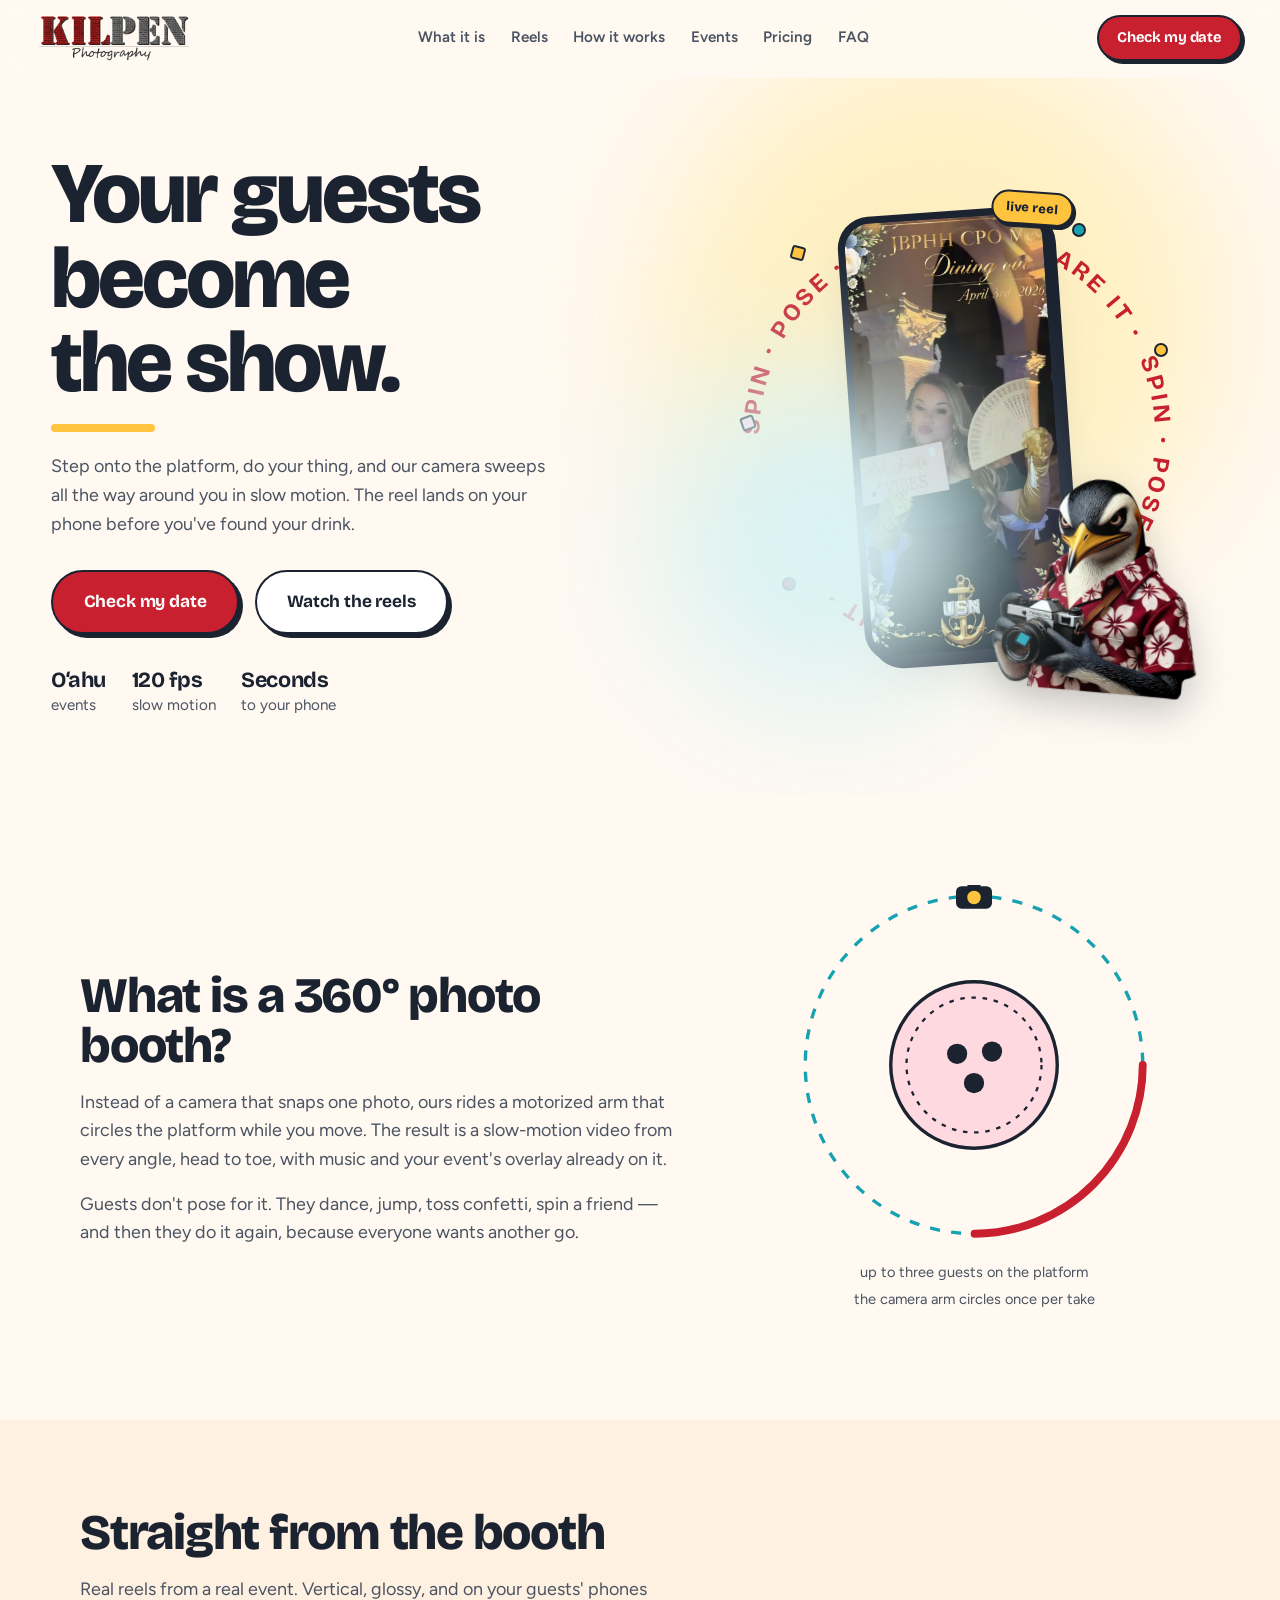
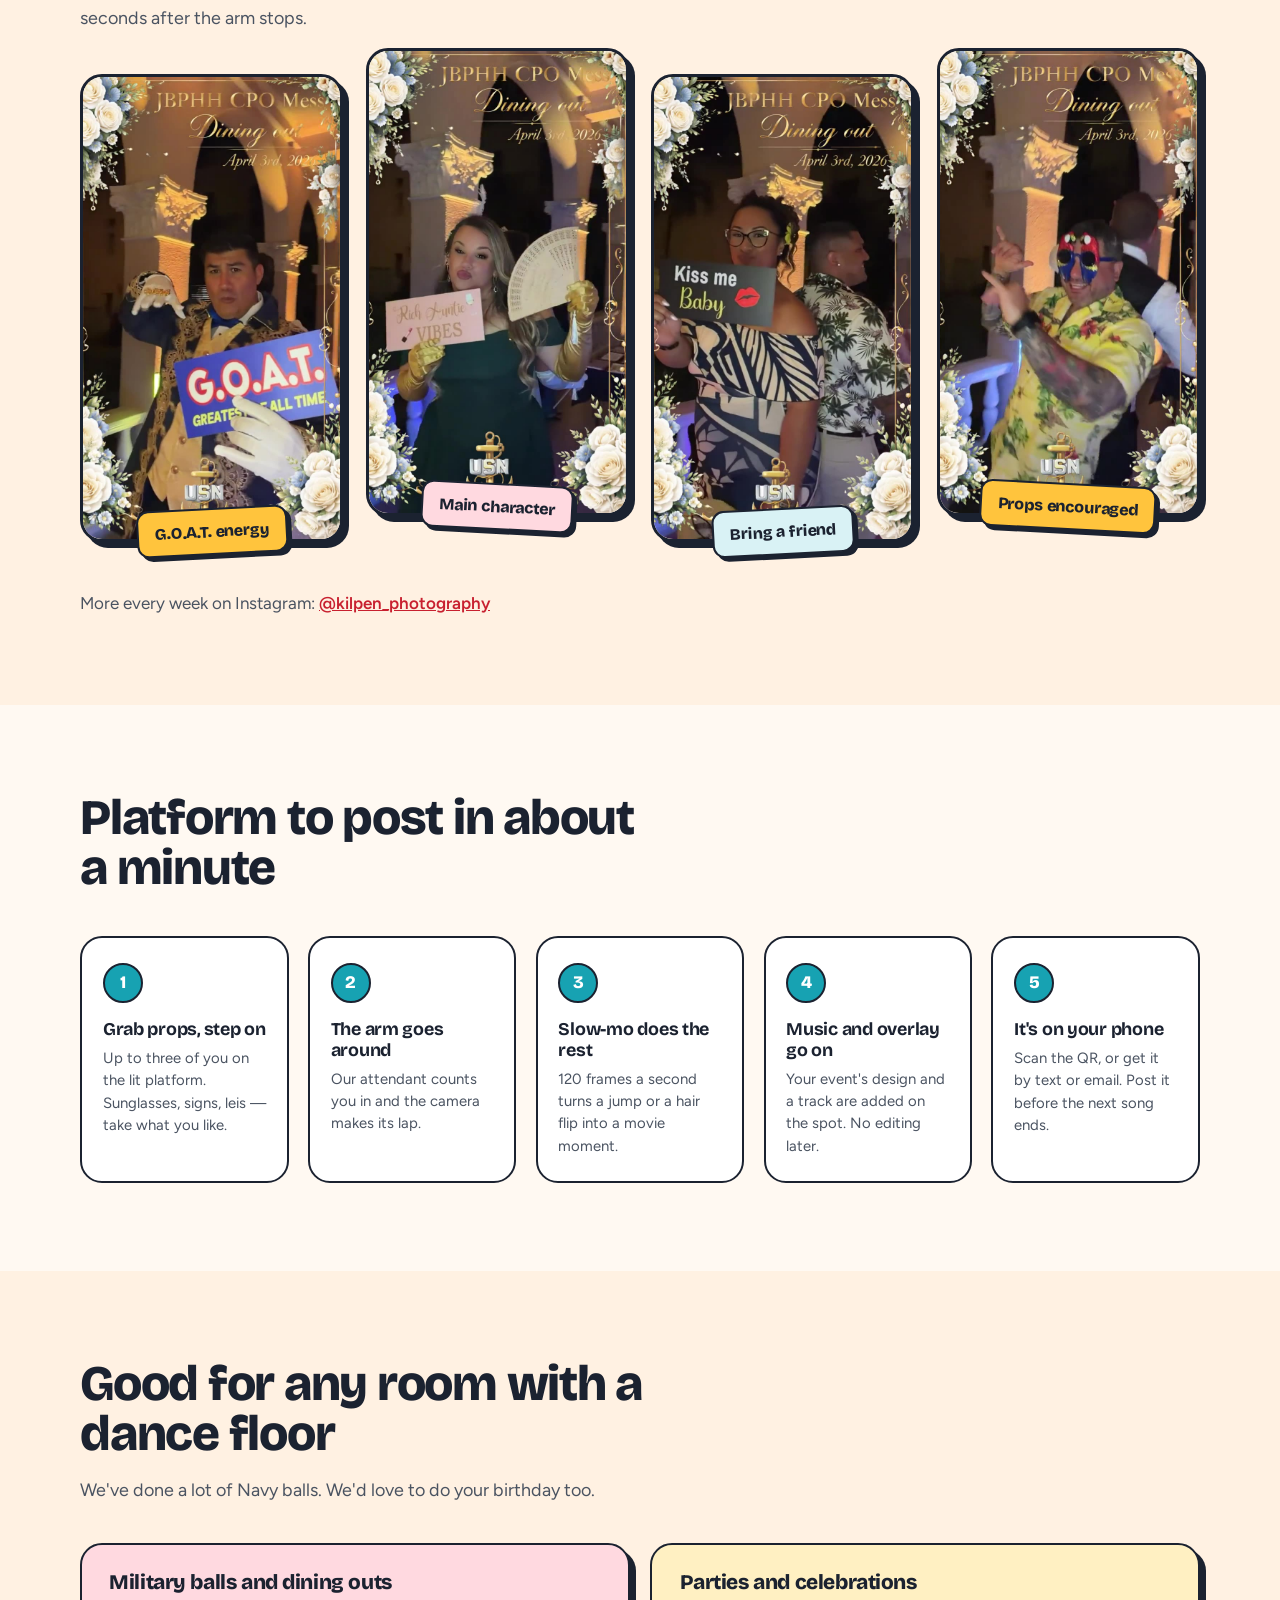
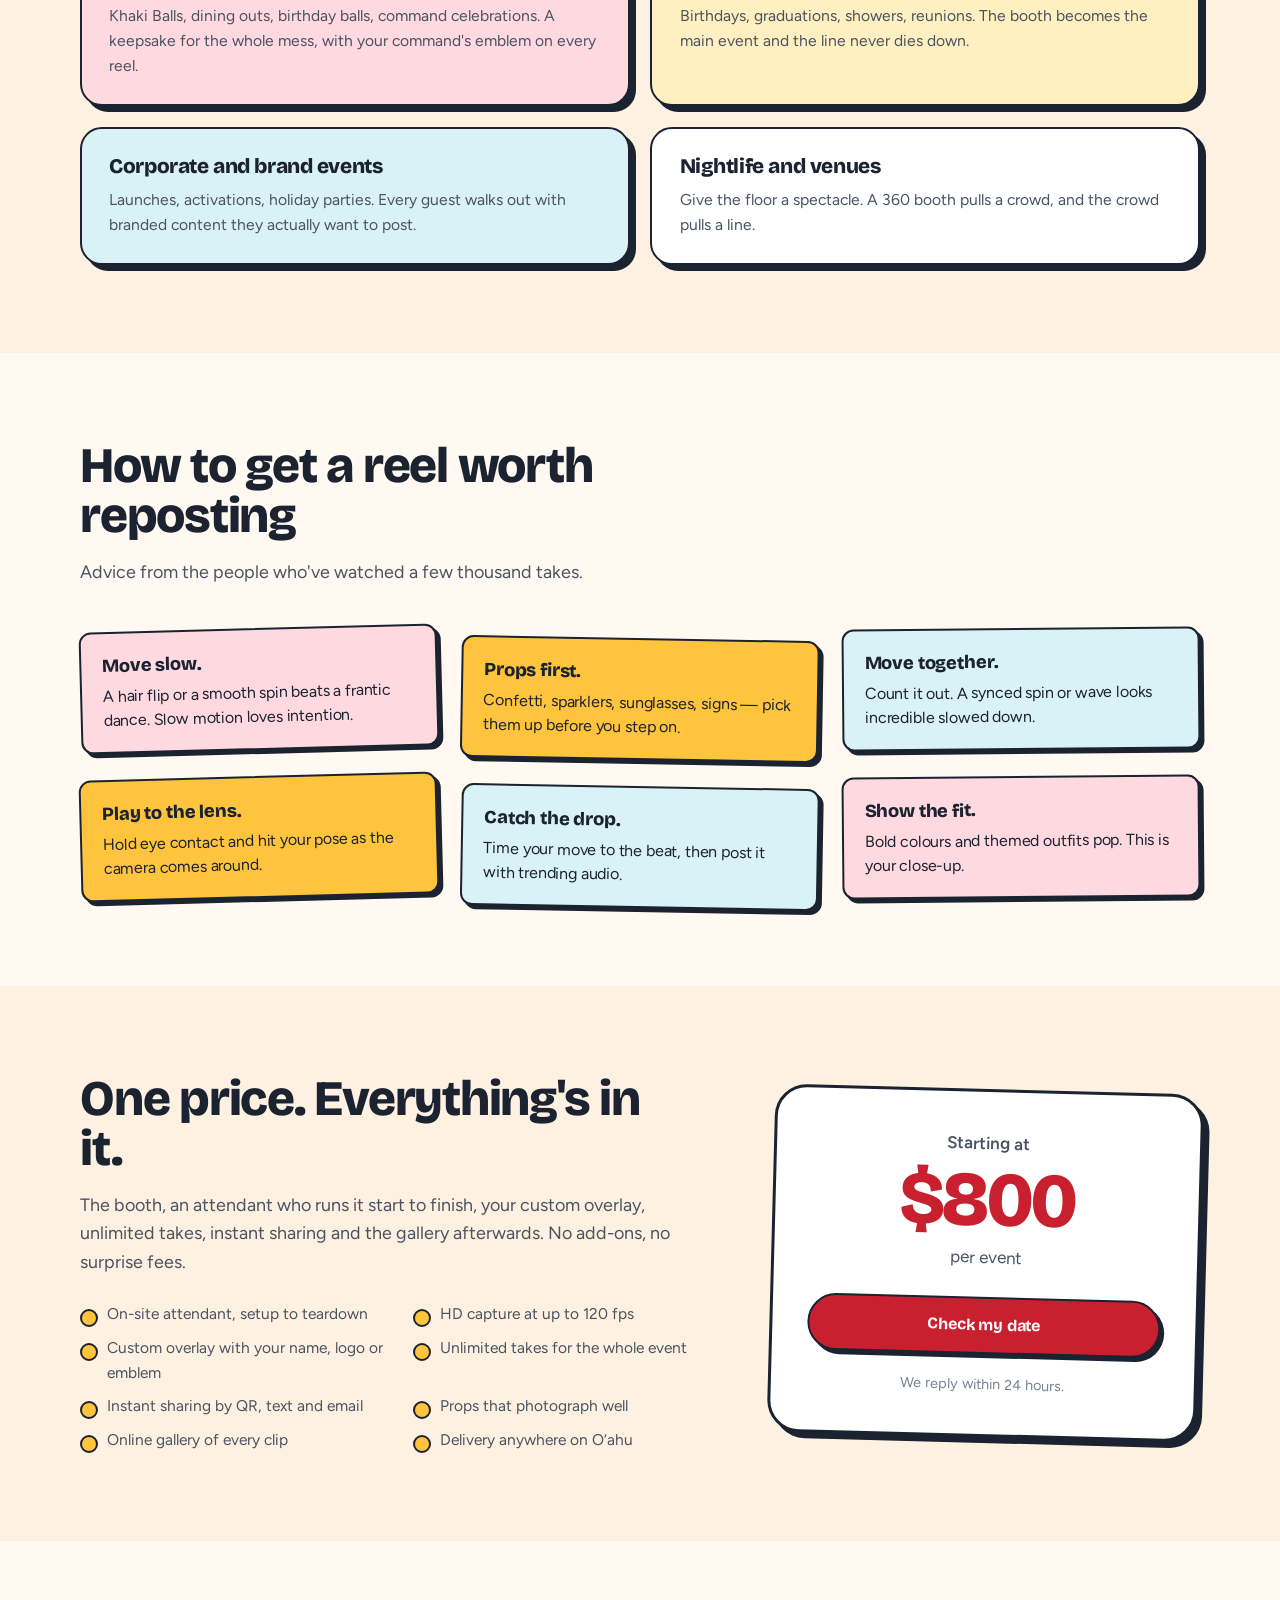
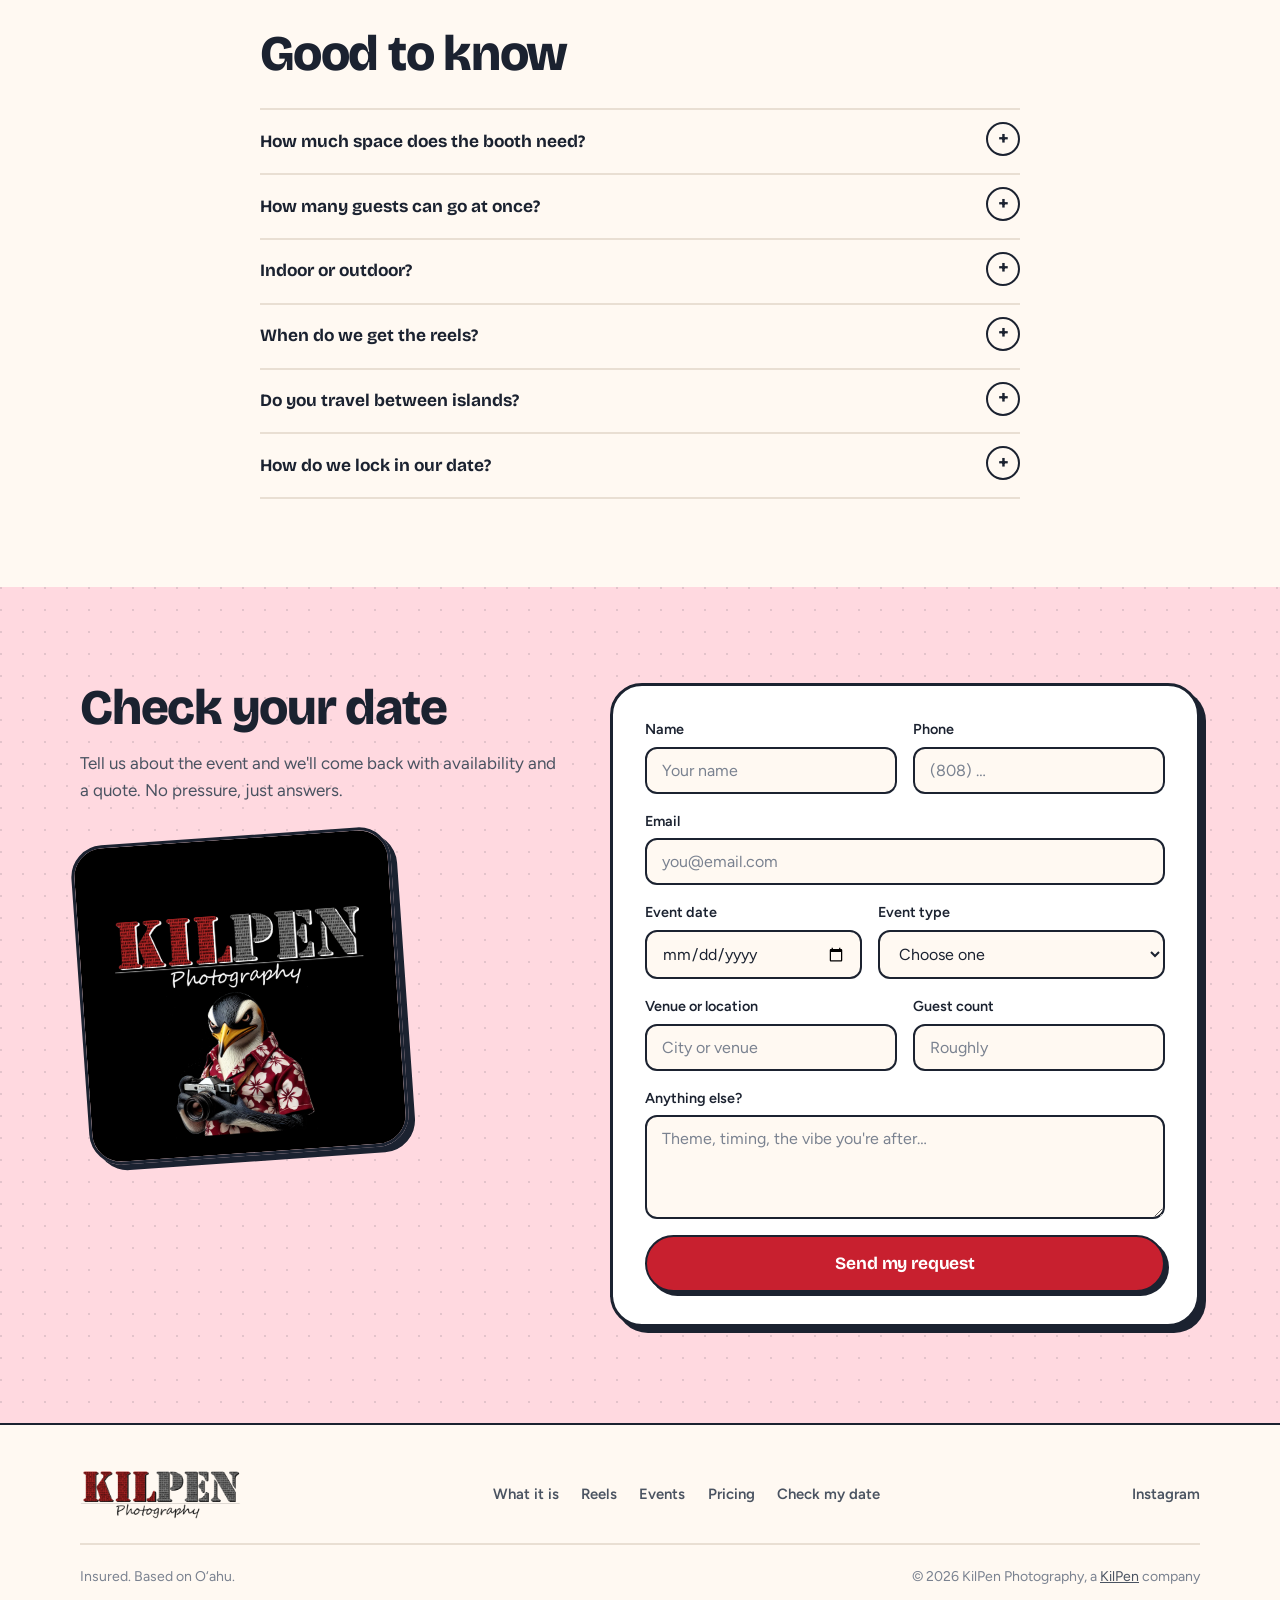
==== commit bd785e8b: "Redesign: light, sunny, prop-sign look for the 360 booth page - Warm sand page with the brand red as" ====
--- a/index.html
+++ b/index.html
@@ -3,11 +3,11 @@
 <head>
   <meta charset="utf-8">
   <meta name="viewport" content="width=device-width, initial-scale=1">
-  <title>360° Photo Booth — KilPen Photography | Hawaii</title>
-  <meta name="description" content="KilPen Photography's 360° photo booth captures cinematic slow-motion reels your guests share instantly. Military events, dining outs, parties & brand events across Hawaii. Check your date.">
-  <meta name="theme-color" content="#121212">
+  <title>360° Photo Booth — KilPen Photography | O‘ahu</title>
+  <meta name="description" content="A 360° photo booth that turns your guests into the show. Slow-motion reels, shared to their phones in seconds. Military balls, dining outs, parties and brand events on O‘ahu. Check your date.">
+  <meta name="theme-color" content="#FFF9F2">
   <meta property="og:title" content="360° Photo Booth — KilPen Photography">
-  <meta property="og:description" content="Cinematic slow-motion 360° reels for military events, dining outs, parties & brand events across Hawaii.">
+  <meta property="og:description" content="Slow-motion 360° reels your guests share in seconds. O‘ahu events: military balls, dining outs, parties, brand launches.">
   <meta property="og:image" content="https://kilpen.photography/assets/img/kilpen-penguin.png">
   <meta property="og:url" content="https://kilpen.photography/">
   <link rel="canonical" href="https://kilpen.photography/">
@@ -16,8 +16,8 @@
   <link rel="apple-touch-icon" href="assets/img/favicon-180.png">
   <link rel="preconnect" href="https://fonts.googleapis.com">
   <link rel="preconnect" href="https://fonts.gstatic.com" crossorigin>
-  <link href="https://fonts.googleapis.com/css2?family=Sora:wght@400;600;700;800&family=Inter:wght@400;500;600&family=Space+Mono:wght@400;700&display=swap" rel="stylesheet">
-  <link rel="stylesheet" href="assets/css/booth.css?v=20260918b">
+  <link href="https://fonts.googleapis.com/css2?family=Bricolage+Grotesque:opsz,wght@12..96,500;12..96,700;12..96,800&family=Figtree:ital,wght@0,400;0,500;0,600;1,400&display=swap" rel="stylesheet">
+  <link rel="stylesheet" href="assets/css/booth.css?v=20260930">
 </head>
 <body>
 
@@ -25,18 +25,18 @@
   <header class="nav" id="nav">
     <div class="nav__inner">
       <a class="nav__brand" href="/" aria-label="KilPen Photography home">
-        <img src="assets/img/kilpen-wordmark-dark.png" alt="KilPen Photography" height="30">
+        <img src="assets/img/kilpen-wordmark-light.png" alt="KilPen Photography" width="150" height="46">
       </a>
       <nav class="nav__links" id="navLinks" aria-label="Primary">
         <a href="#what">What it is</a>
+        <a href="#reels">Reels</a>
         <a href="#how">How it works</a>
-        <a href="#reels">Reels</a>
         <a href="#events">Events</a>
         <a href="#pricing">Pricing</a>
         <a href="#faq">FAQ</a>
       </nav>
       <div class="nav__actions">
-        <a href="#quote" class="btn btn--primary btn--sm">Check My Date</a>
+        <a href="#quote" class="btn btn--primary btn--sm">Check my date</a>
       </div>
       <button class="nav__toggle" id="navToggle" aria-label="Menu" aria-expanded="false"><span></span><span></span><span></span></button>
     </div>
@@ -44,212 +44,190 @@
 
   <!-- ===== Hero ===== -->
   <section class="hero">
-    <canvas class="hero__fx" id="orbitFx" aria-hidden="true" style="position:absolute;inset:0;z-index:0;pointer-events:none"></canvas>
-    <div class="hero__glow" aria-hidden="true"></div>
     <div class="hero__grid">
       <div class="hero__copy">
-        <span class="eyebrow"><i class="dot"></i>360° PHOTO BOOTH · HAWAII</span>
-        <h1 class="hero__title">Your guests,<br><span class="grad">in cinematic 360°.</span></h1>
-        <p class="hero__sub">Step onto the platform, strike a pose, and our motorized booth sweeps around you — capturing slow-motion video that looks like a scene from a music video. Shared to their phones in seconds.</p>
+        <h1 class="hero__title">Your guests become<br>the show.</h1>
+        <p class="hero__sub">Step onto the platform, do your thing, and our camera sweeps all the way around you in slow motion. The reel lands on your phone before you've found your drink.</p>
         <div class="hero__cta">
-          <a href="#quote" class="btn btn--primary">Check My Date</a>
-          <a href="#reels" class="btn btn--ghost">Watch reels</a>
-        </div>
-        <p class="hero__trust">Military events · Dining outs · Parties · Corporate &amp; brand events · Nightlife</p>
-      </div>
-
-      <!-- Placeholder reel: a phone-framed 360 reel mockup (swap for a real vertical reel loop) -->
-      <div class="hero__reel" aria-hidden="true">
+          <a href="#quote" class="btn btn--primary btn--lg">Check my date</a>
+          <a href="#reels" class="btn btn--outline btn--lg">Watch the reels</a>
+        </div>
+        <ul class="hero__facts" aria-label="Quick facts">
+          <li><strong>O‘ahu</strong> events</li>
+          <li><strong>120 fps</strong> slow motion</li>
+          <li><strong>Seconds</strong> to your phone</li>
+        </ul>
+      </div>
+
+      <!-- The booth, literally: a real reel inside a phone, with the arm's sweep as a ring of text -->
+      <div class="hero__stage" aria-hidden="true">
+        <div class="ring">
+          <svg viewBox="0 0 400 400">
+            <defs><path id="ringPath" d="M200,200 m-172,0 a172,172 0 1,1 344,0 a172,172 0 1,1 -344,0"/></defs>
+            <text class="ring__text"><textPath href="#ringPath">spin · pose · slow-mo · share it ·&#160; spin · pose · slow-mo · share it ·&#160;</textPath></text>
+          </svg>
+        </div>
         <div class="phone">
-          <div class="phone__notch"></div>
-          <div class="phone__screen">
-            <div class="reelfx">
-              <div class="reelfx__ring"></div>
-              <div class="reelfx__subject"></div>
-              <span class="reelfx__c reelfx__c1"></span>
-              <span class="reelfx__c reelfx__c2"></span>
-              <span class="reelfx__c reelfx__c3"></span>
-              <span class="reelfx__c reelfx__c4"></span>
-              <span class="reelfx__c reelfx__c5"></span>
-            </div>
-            <div class="phone__hud">
-              <span class="phone__rec"><i></i>REC</span>
-              <span id="teleBooth">360° · SLO-MO · 120 FPS</span>
-            </div>
-          </div>
-        </div>
-        <div class="corner corner--tl"></div>
-        <div class="corner corner--br"></div>
-      </div>
-    </div>
-  </section>
-
-  <!-- ===== What is a 360 booth ===== -->
+          <video class="phone__video" src="assets/video/reel-02.mp4" poster="assets/img/reel-02-poster.jpg"
+                 muted loop playsinline autoplay preload="metadata"></video>
+          <span class="phone__badge">live reel</span>
+        </div>
+        <img class="hero__penguin" src="assets/img/kilpen-penguin-camera.webp" alt="" width="628" height="640">
+        <span class="confetti confetti--1"></span><span class="confetti confetti--2"></span><span class="confetti confetti--3"></span>
+        <span class="confetti confetti--4"></span><span class="confetti confetti--5"></span><span class="confetti confetti--6"></span>
+      </div>
+    </div>
+  </section>
+
+  <!-- ===== What it is ===== -->
   <section class="section" id="what">
-    <div class="container narrow center">
-      <span class="eyebrow center"><i class="dot"></i>THE EXPERIENCE</span>
-      <h2 class="section__title">What is a 360° photo booth?</h2>
-      <p class="lede">Guests stand on a platform while a camera mounted to a rotating arm spins around them, capturing slow-motion video from every angle — head to toe. Unlike a traditional booth that snaps a still photo, a 360° booth creates immersive, share-ready <em>video</em>. Every clip looks like a moment out of a music video, and it&rsquo;s on your guests&rsquo; phones seconds later.</p>
-    </div>
-  </section>
-
-  <!-- ===== Why / four pillars ===== -->
-  <section class="section section--alt" id="why">
-    <div class="container">
-      <span class="eyebrow center"><i class="dot"></i>WHY GUESTS LOVE IT</span>
-      <h2 class="section__title center">Not a photo. A moment.</h2>
-      <div class="pillars">
-        <article class="pillar reveal">
-          <div class="pillar__icon"><svg viewBox="0 0 24 24"><path d="M12 2v4M12 18v4M2 12h4M18 12h4M5 5l3 3M16 16l3 3M19 5l-3 3M8 16l-3 3"/><circle cx="12" cy="12" r="3"/></svg></div>
-          <h3>Interactive</h3>
-          <p>Guests don&rsquo;t just pose — they move, dance, and perform. Everyone wants a turn.</p>
-        </article>
-        <article class="pillar reveal delay-1">
-          <div class="pillar__icon"><svg viewBox="0 0 24 24"><path d="M4 12v7a1 1 0 0 0 1 1h14a1 1 0 0 0 1-1v-7M16 6l-4-4-4 4M12 2v13"/></svg></div>
-          <h3>Shareable</h3>
-          <p>Vertical, platform-ready clips built for Instagram Reels and TikTok. Instant sharing.</p>
-        </article>
-        <article class="pillar reveal delay-2">
-          <div class="pillar__icon"><svg viewBox="0 0 24 24"><path d="M3 5h18v14H3z"/><path d="M3 9h18M8 5v4"/><circle cx="12" cy="14" r="2.5"/></svg></div>
-          <h3>Cinematic</h3>
-          <p>Crisp, high-frame-rate slow motion from pro capture gear. Clean, glossy, unforgettable.</p>
-        </article>
-        <article class="pillar reveal delay-3">
-          <div class="pillar__icon"><svg viewBox="0 0 24 24"><path d="M12 2l2.4 4.9 5.4.8-3.9 3.8.9 5.4L12 15.4 7.2 17.9l.9-5.4L4.2 8.7l5.4-.8z"/></svg></div>
-          <h3>Customizable</h3>
-          <p>Your logo, colors, hashtag, and theme baked into every clip — branded overlays included.</p>
-        </article>
-      </div>
-      <p class="spec-note center"><span class="mono">SPEC</span> HD / GoPro capture · up to 120&nbsp;fps slow motion · delivered to phones in seconds</p>
+    <div class="container what">
+      <div class="what__copy">
+        <h2 class="section__title">What is a 360° photo booth?</h2>
+        <p class="lede">Instead of a camera that snaps one photo, ours rides a motorized arm that circles the platform while you move. The result is a slow-motion video from every angle, head to toe, with music and your event's overlay already on it.</p>
+        <p class="lede">Guests don't pose for it. They dance, jump, toss confetti, spin a friend — and then they do it again, because everyone wants another go.</p>
+      </div>
+      <!-- a plan-view diagram of the booth: platform, arm sweep, camera -->
+      <div class="diagram">
+        <svg viewBox="0 0 320 390" role="img" aria-label="Diagram: guests stand on a round platform while a camera on an arm circles around them">
+          <circle cx="160" cy="160" r="150" fill="none" stroke="#17A2B2" stroke-width="3" stroke-dasharray="9 10"/>
+          <circle cx="160" cy="160" r="150" fill="none" stroke="#C8202F" stroke-width="7" stroke-dasharray="235 1000" stroke-linecap="round" class="diagram__sweep"/>
+          <circle cx="160" cy="160" r="74" fill="#FFD9E0" stroke="#1B2230" stroke-width="3"/>
+          <circle cx="160" cy="160" r="60" fill="none" stroke="#1B2230" stroke-width="2" stroke-dasharray="4 6"/>
+          <g fill="#1B2230"><circle cx="145" cy="150" r="9"/><circle cx="176" cy="148" r="9"/><circle cx="160" cy="176" r="9"/></g>
+          <g transform="translate(160 10)">
+            <rect x="-16" y="-9" width="32" height="20" rx="5" fill="#1B2230"/>
+            <circle cx="0" cy="1" r="6" fill="#FFC43D"/><rect x="-6" y="-13" width="12" height="5" rx="2" fill="#1B2230"/>
+          </g>
+          <text x="160" y="348" text-anchor="middle" class="diagram__label">up to three guests on the platform</text>
+          <text x="160" y="372" text-anchor="middle" class="diagram__label">the camera arm circles once per take</text>
+        </svg>
+      </div>
+    </div>
+  </section>
+
+  <!-- ===== Reels ===== -->
+  <section class="section section--tint" id="reels">
+    <div class="container">
+      <h2 class="section__title">Straight from the booth</h2>
+      <p class="lede">Real reels from a real event. Vertical, glossy, and on your guests' phones seconds after the arm stops.</p>
+      <!-- Four real sample reels (assets/video/reel-0N.mp4, 720x1290 silent H.264 + poster assets/img/reel-0N-poster.jpg) -->
+      <div class="reels">
+        <figure class="reel">
+          <video class="reel__video" src="assets/video/reel-01.mp4" poster="assets/img/reel-01-poster.jpg" muted loop playsinline autoplay preload="metadata" aria-label="Sample 360 booth reel 1"></video>
+          <figcaption class="sign sign--yellow">G.O.A.T. energy</figcaption>
+        </figure>
+        <figure class="reel reel--up">
+          <video class="reel__video" src="assets/video/reel-02.mp4" poster="assets/img/reel-02-poster.jpg" muted loop playsinline autoplay preload="metadata" aria-label="Sample 360 booth reel 2"></video>
+          <figcaption class="sign sign--pink">Main character</figcaption>
+        </figure>
+        <figure class="reel">
+          <video class="reel__video" src="assets/video/reel-03.mp4" poster="assets/img/reel-03-poster.jpg" muted loop playsinline autoplay preload="metadata" aria-label="Sample 360 booth reel 3"></video>
+          <figcaption class="sign sign--teal">Bring a friend</figcaption>
+        </figure>
+        <figure class="reel reel--up">
+          <video class="reel__video" src="assets/video/reel-04.mp4" poster="assets/img/reel-04-poster.jpg" muted loop playsinline autoplay preload="metadata" aria-label="Sample 360 booth reel 4"></video>
+          <figcaption class="sign sign--yellow">Props encouraged</figcaption>
+        </figure>
+      </div>
+      <p class="reels__follow">More every week on Instagram: <a href="https://www.instagram.com/kilpen_photography/" rel="noopener">@kilpen_photography</a></p>
     </div>
   </section>
 
   <!-- ===== How it works ===== -->
   <section class="section" id="how">
     <div class="container">
-      <span class="eyebrow center"><i class="dot"></i>HOW IT WORKS</span>
-      <h2 class="section__title center">From platform to post in minutes</h2>
+      <h2 class="section__title">Platform to post in about a minute</h2>
       <ol class="steps">
-        <li class="step reveal"><span class="step__n">01</span><h3>Step on</h3><p>Up to three guests hop onto the LED platform after grabbing props.</p></li>
-        <li class="step reveal delay-1"><span class="step__n">02</span><h3>The arm spins</h3><p>Our motorized arm sweeps the camera 360° around you.</p></li>
-        <li class="step reveal delay-2"><span class="step__n">03</span><h3>Slow-mo capture</h3><p>High-frame-rate video freezes every jump, spin, and toss.</p></li>
-        <li class="step reveal delay-3"><span class="step__n">04</span><h3>Branded &amp; edited</h3><p>Music, your overlay, and effects applied on the spot.</p></li>
-        <li class="step reveal delay-4"><span class="step__n">05</span><h3>Shared instantly</h3><p>Guests grab their reel by QR, text, or email — ready to post.</p></li>
+        <li class="step"><span class="step__n">1</span><h3>Grab props, step on</h3><p>Up to three of you on the lit platform. Sunglasses, signs, leis — take what you like.</p></li>
+        <li class="step"><span class="step__n">2</span><h3>The arm goes around</h3><p>Our attendant counts you in and the camera makes its lap.</p></li>
+        <li class="step"><span class="step__n">3</span><h3>Slow-mo does the rest</h3><p>120 frames a second turns a jump or a hair flip into a movie moment.</p></li>
+        <li class="step"><span class="step__n">4</span><h3>Music and overlay go on</h3><p>Your event's design and a track are added on the spot. No editing later.</p></li>
+        <li class="step"><span class="step__n">5</span><h3>It's on your phone</h3><p>Scan the QR, or get it by text or email. Post it before the next song ends.</p></li>
       </ol>
     </div>
   </section>
 
-  <!-- ===== What's included ===== -->
-  <section class="section section--alt" id="included">
-    <div class="container">
-      <span class="eyebrow center"><i class="dot"></i>EVERY BOOKING INCLUDES</span>
-      <h2 class="section__title center">Turn-key, attendant-run, stress-free</h2>
-      <ul class="included">
-        <li class="reveal"><span>◆</span>On-site attendant(s) start to finish</li>
-        <li class="reveal"><span>◆</span>Premium HD / GoPro capture</li>
-        <li class="reveal"><span>◆</span>Custom branded video overlay</li>
-        <li class="reveal"><span>◆</span>Unlimited sessions during your event</li>
-        <li class="reveal"><span>◆</span>Instant sharing — QR, text &amp; email</li>
-        <li class="reveal"><span>◆</span>Curated props for great reels</li>
-        <li class="reveal"><span>◆</span>Online gallery of every clip</li>
-        <li class="reveal"><span>◆</span>Delivery, setup &amp; teardown</li>
-      </ul>
-    </div>
-  </section>
-
-  <!-- ===== Reels gallery ===== -->
-  <section class="section" id="reels">
-    <div class="container">
-      <span class="eyebrow center"><i class="dot"></i>BOOTHS IN ACTION</span>
-      <h2 class="section__title center">See the reels</h2>
-      <p class="lede center">A taste of what your guests walk away with. Vertical, glossy, and ready to post.</p>
-      <!-- Four real sample reels (assets/video/reel-0N.mp4, 720x1290 silent H.264 + poster assets/img/reel-0N-poster.jpg) -->
-      <div class="reels">
-        <div class="reel reel--video reveal">
-          <video class="reel__video" src="assets/video/reel-01.mp4" poster="assets/img/reel-01-poster.jpg"
-                 muted loop playsinline autoplay preload="metadata" aria-label="Sample 360 booth reel 1"></video>
-          <span class="reel__tag">REEL 01</span>
-        </div>
-        <div class="reel reel--video reveal delay-1">
-          <video class="reel__video" src="assets/video/reel-02.mp4" poster="assets/img/reel-02-poster.jpg"
-                 muted loop playsinline autoplay preload="metadata" aria-label="Sample 360 booth reel 2"></video>
-          <span class="reel__tag">REEL 02</span>
-        </div>
-        <div class="reel reel--video reveal delay-2">
-          <video class="reel__video" src="assets/video/reel-03.mp4" poster="assets/img/reel-03-poster.jpg"
-                 muted loop playsinline autoplay preload="metadata" aria-label="Sample 360 booth reel 3"></video>
-          <span class="reel__tag">REEL 03</span>
-        </div>
-        <div class="reel reel--video reveal delay-3">
-          <video class="reel__video" src="assets/video/reel-04.mp4" poster="assets/img/reel-04-poster.jpg"
-                 muted loop playsinline autoplay preload="metadata" aria-label="Sample 360 booth reel 4"></video>
-          <span class="reel__tag">REEL 04</span>
-        </div>
-      </div>
-      <p class="reels__follow">Visit our Instagram for the latest reels —
-        <a href="https://www.instagram.com/kilpen_photography/" rel="noopener">@kilpen_photography ↗</a>
-      </p>
-    </div>
-  </section>
-
-  <!-- ===== Event types ===== -->
-  <section class="section section--alt" id="events">
-    <div class="container">
-      <span class="eyebrow center"><i class="dot"></i>PERFECT FOR</span>
-      <h2 class="section__title center">Every kind of celebration</h2>
+  <!-- ===== Events ===== -->
+  <section class="section section--tint" id="events">
+    <div class="container">
+      <h2 class="section__title">Good for any room with a dance floor</h2>
+      <p class="lede">We've done a lot of Navy balls. We'd love to do your birthday too.</p>
       <div class="events">
-        <article class="event reveal"><h3>Military Formal Events</h3><p>Khaki Balls, Dining Outs, birthday balls and command celebrations — a keepsake for the whole mess.</p></article>
-        <article class="event reveal delay-1"><h3>Corporate &amp; Activations</h3><p>Branded content and buzz — every guest becomes an ambassador.</p></article>
-        <article class="event reveal delay-2"><h3>Parties &amp; Celebrations</h3><p>Birthdays, graduations, showers — the booth is the main event.</p></article>
-        <article class="event reveal delay-3"><h3>Nightlife &amp; Venues</h3><p>Turn your floor into a spectacle that pulls a crowd and a line.</p></article>
-        <article class="event reveal"><h3>Grand Openings</h3><p>Launch with shareable moments that put your brand in every feed.</p></article>
-      </div>
-    </div>
-  </section>
-
-  <!-- ===== Tips ===== -->
-  <section class="section section--red" id="tips">
-    <div class="container">
-      <span class="eyebrow center"><i class="dot"></i>PRO TIPS</span>
-      <h2 class="section__title center">How to get an amazing reel</h2>
+        <article class="event">
+          <h3>Military balls and dining outs</h3>
+          <p>Khaki Balls, dining outs, birthday balls, command celebrations. A keepsake for the whole mess, with your command's emblem on every reel.</p>
+        </article>
+        <article class="event">
+          <h3>Parties and celebrations</h3>
+          <p>Birthdays, graduations, showers, reunions. The booth becomes the main event and the line never dies down.</p>
+        </article>
+        <article class="event">
+          <h3>Corporate and brand events</h3>
+          <p>Launches, activations, holiday parties. Every guest walks out with branded content they actually want to post.</p>
+        </article>
+        <article class="event">
+          <h3>Nightlife and venues</h3>
+          <p>Give the floor a spectacle. A 360 booth pulls a crowd, and the crowd pulls a line.</p>
+        </article>
+      </div>
+    </div>
+  </section>
+
+  <!-- ===== Pro tips (prop signs) ===== -->
+  <section class="section" id="tips">
+    <div class="container">
+      <h2 class="section__title">How to get a reel worth reposting</h2>
+      <p class="lede">Advice from the people who've watched a few thousand takes.</p>
       <div class="tips">
-        <div class="tip reveal"><span class="tip__n">01</span><p><strong>Move slow.</strong> A hair flip or smooth spin beats a frantic dance — slow motion loves intention.</p></div>
-        <div class="tip reveal delay-1"><span class="tip__n">02</span><p><strong>Grab props first.</strong> Confetti, sparklers, sunglasses, signs — pick them up before you step on.</p></div>
-        <div class="tip reveal delay-2"><span class="tip__n">03</span><p><strong>Move together.</strong> Count it out — a synchronized spin, wave, or pose looks incredible slowed down.</p></div>
-        <div class="tip reveal delay-3"><span class="tip__n">04</span><p><strong>Play to the lens.</strong> Hold eye contact and hit your pose as the camera comes around.</p></div>
-        <div class="tip reveal"><span class="tip__n">05</span><p><strong>Sync to the beat.</strong> Time your move to the drop and lean on trending audio when you post.</p></div>
-        <div class="tip reveal delay-1"><span class="tip__n">06</span><p><strong>Show the &lsquo;fit.</strong> Themed outfits and bold colors pop — this is your close-up.</p></div>
+        <div class="tip sign sign--pink"><strong>Move slow.</strong> A hair flip or a smooth spin beats a frantic dance. Slow motion loves intention.</div>
+        <div class="tip sign sign--yellow"><strong>Props first.</strong> Confetti, sparklers, sunglasses, signs — pick them up before you step on.</div>
+        <div class="tip sign sign--teal"><strong>Move together.</strong> Count it out. A synced spin or wave looks incredible slowed down.</div>
+        <div class="tip sign sign--yellow"><strong>Play to the lens.</strong> Hold eye contact and hit your pose as the camera comes around.</div>
+        <div class="tip sign sign--teal"><strong>Catch the drop.</strong> Time your move to the beat, then post it with trending audio.</div>
+        <div class="tip sign sign--pink"><strong>Show the fit.</strong> Bold colours and themed outfits pop. This is your close-up.</div>
       </div>
     </div>
   </section>
 
   <!-- ===== Pricing ===== -->
-  <section class="section section--alt" id="pricing">
-    <div class="container narrow center">
-      <span class="eyebrow center"><i class="dot"></i>PRICING</span>
-      <h2 class="section__title">Simple, all-inclusive pricing</h2>
-      <p class="lede">One flat rate covers the booth, an attendant, your custom overlay, unlimited sessions, instant sharing, and the online gallery. No surprise fees.</p>
-      <div class="price reveal">
+  <section class="section section--tint" id="pricing">
+    <div class="container pricing">
+      <div class="pricing__copy">
+        <h2 class="section__title">One price. Everything's in it.</h2>
+        <p class="lede">The booth, an attendant who runs it start to finish, your custom overlay, unlimited takes, instant sharing and the gallery afterwards. No add-ons, no surprise fees.</p>
+        <ul class="included">
+          <li>On-site attendant, setup to teardown</li>
+          <li>HD capture at up to 120 fps</li>
+          <li>Custom overlay with your name, logo or emblem</li>
+          <li>Unlimited takes for the whole event</li>
+          <li>Instant sharing by QR, text and email</li>
+          <li>Props that photograph well</li>
+          <li>Online gallery of every clip</li>
+          <li>Delivery anywhere on O‘ahu</li>
+        </ul>
+      </div>
+      <div class="price">
         <span class="price__from">Starting at</span>
-        <span class="price__v">$<span class="mono">800</span></span>
+        <span class="price__v">$800</span>
         <span class="price__l">per event</span>
-      </div>
-      <a href="#quote" class="btn btn--primary">Check My Date</a>
+        <a href="#quote" class="btn btn--primary btn--full">Check my date</a>
+        <span class="price__note">We reply within 24 hours.</span>
+      </div>
     </div>
   </section>
 
   <!-- ===== FAQ ===== -->
   <section class="section" id="faq">
     <div class="container narrow">
-      <span class="eyebrow center"><i class="dot"></i>GOOD TO KNOW</span>
-      <h2 class="section__title center">Frequently asked</h2>
+      <h2 class="section__title">Good to know</h2>
       <div class="faq">
-        <details class="reveal"><summary>How much space does the booth need?</summary><p>About a 10×10&nbsp;ft area with a standard power outlet nearby. We handle the rest.</p></details>
-        <details class="reveal"><summary>How many guests can go at once?</summary><p>Up to three comfortably on the platform.</p></details>
-        <details class="reveal"><summary>Indoor or outdoor?</summary><p>Both — outdoor setups just need level ground and weather permitting.</p></details>
-        <details class="reveal"><summary>When do we get the reels?</summary><p>Instantly at the event via QR, text, or email, plus a full online gallery within 48&nbsp;hours.</p></details>
-        <details class="reveal"><summary>Do you travel between islands?</summary><p>Not at this time — we serve events on O&#699;ahu.</p></details>
-        <details class="reveal"><summary>How do we lock in our date?</summary><p>Send a quote request below and we&rsquo;ll confirm availability and hold your date. We reply within 24&nbsp;hours.</p></details>
+        <details><summary>How much space does the booth need?</summary><p>About a 10×10 ft area with a standard power outlet nearby. We handle the rest.</p></details>
+        <details><summary>How many guests can go at once?</summary><p>Up to three comfortably on the platform.</p></details>
+        <details><summary>Indoor or outdoor?</summary><p>Both. Outdoor setups need level ground and dry weather.</p></details>
+        <details><summary>When do we get the reels?</summary><p>At the event, instantly, by QR, text or email. The full online gallery follows within 48 hours.</p></details>
+        <details><summary>Do you travel between islands?</summary><p>Not yet — we serve events on O‘ahu.</p></details>
+        <details><summary>How do we lock in our date?</summary><p>Send the form below. We confirm availability and hold your date, usually the same day.</p></details>
       </div>
     </div>
   </section>
@@ -258,10 +236,9 @@
   <section class="quote" id="quote">
     <div class="container quote__grid">
       <div class="quote__copy">
-        <span class="eyebrow"><i class="dot"></i>CHECK YOUR DATE</span>
-        <h2 class="section__title">Let&rsquo;s make your event unforgettable.</h2>
-        <p>Tell us about your event and we&rsquo;ll confirm availability, walk you through options, and get you a quote. No pressure — just answers.</p>
-        <p class="quote__promise"><span class="sunrise-dot" aria-hidden="true"></span>We reply within 24 hours.</p>
+        <h2 class="section__title">Check your date</h2>
+        <p>Tell us about the event and we'll come back with availability and a quote. No pressure, just answers.</p>
+        <img class="quote__penguin" src="assets/img/kilpen-penguin.png" alt="" width="900" height="900">
       </div>
       <!-- Submits via fetch (booth.js) to the n8n webhook /webhook/photography-quote → email to info@kilpen.photography. "website" is a honeypot: humans never see it, bots fill it. -->
       <form class="quote__form" id="quoteForm" novalidate>
@@ -282,13 +259,13 @@
           </label>
         </div>
         <div class="row2">
-          <label><span>Venue / location</span><input type="text" name="location" placeholder="City or venue"></label>
-          <label><span>Guest count</span><input type="text" name="guests" placeholder="Approx."></label>
-        </div>
-        <label><span>Anything else?</span><textarea name="message" rows="4" placeholder="Tell us about your event…"></textarea></label>
+          <label><span>Venue or location</span><input type="text" name="location" placeholder="City or venue"></label>
+          <label><span>Guest count</span><input type="text" name="guests" placeholder="Roughly"></label>
+        </div>
+        <label><span>Anything else?</span><textarea name="message" rows="4" placeholder="Theme, timing, the vibe you're after…"></textarea></label>
         <label class="hp" aria-hidden="true"><span>Website</span><input type="text" name="website" tabindex="-1" autocomplete="off"></label>
-        <button type="submit" class="btn btn--primary btn--full">Request my date</button>
-        <p class="quote__ok" id="quoteOk" hidden>Thanks! Your request is in — we&rsquo;ll be in touch within 24 hours.</p>
+        <button type="submit" class="btn btn--primary btn--full btn--lg">Send my request</button>
+        <p class="quote__ok" id="quoteOk" hidden>Sent. We'll be in touch within 24 hours.</p>
         <p class="quote__err" id="quoteErr" hidden></p>
       </form>
     </div>
@@ -297,22 +274,18 @@
   <!-- ===== Footer ===== -->
   <footer class="foot">
     <div class="container foot__inner">
-      <a href="/" class="foot__brand"><img src="assets/img/kilpen-wordmark-dark.png" alt="KilPen Photography" height="34"></a>
+      <a href="/" class="foot__brand"><img src="assets/img/kilpen-wordmark-light.png" alt="KilPen Photography" width="160" height="49"></a>
       <nav class="foot__links" aria-label="Footer">
-        <a href="#what">What it is</a><a href="#reels">Reels</a><a href="#events">Events</a><a href="#pricing">Pricing</a>
-        <a href="#quote">Check my date</a>
+        <a href="#what">What it is</a><a href="#reels">Reels</a><a href="#events">Events</a><a href="#pricing">Pricing</a><a href="#quote">Check my date</a>
       </nav>
-      <div class="foot__social">
-        <a href="https://www.instagram.com/kilpen_photography/" rel="noopener">Instagram ↗</a>
-      </div>
+      <a class="foot__social" href="https://www.instagram.com/kilpen_photography/" rel="noopener">Instagram</a>
     </div>
     <div class="container foot__legal">
-      <span>INSURED · HAWAII</span>
-      <span>© <span id="yr"></span> KilPen Photography · a <a href="https://kilpen.com" rel="noopener">KilPen</a> company</span>
+      <span>Insured. Based on O‘ahu.</span>
+      <span>© <span id="yr"></span> KilPen Photography, a <a href="https://kilpen.com" rel="noopener">KilPen</a> company</span>
     </div>
   </footer>
 
-  <script src="assets/js/booth.js?v=20260918"></script>
-  <script src="assets/js/orbit.js?v=20260815"></script>
+  <script src="assets/js/booth.js?v=20260930"></script>
 </body>
 </html>
--- a/assets/css/booth.css
+++ b/assets/css/booth.css
@@ -1,277 +1,248 @@
 /* ============================================================
    KilPen Photography — 360° Photo Booth page
-   Dark, neon-crimson, nightlife energy. Brand tokens defined below.
+   Light, sunny, a little silly. The brand red stays the one strong
+   colour; everything else is sand, lagoon, pineapple and plumeria.
+   Section cards borrow the look of photo-booth prop signs.
    ============================================================ */
 
 :root {
-  --char-950:#121212; --char-900:#1a1414; --char-850:#1e1616; --char-800:#241a1a;
-  --red-600:#a32424; --red-700:#841c1c; --flame-500:#e25444; --flame-600:#c0392b;
-  --stone-50:#f8f7f5; --ink-400:#b6b0ae; --ink-500:#9a9a9a; --ink-600:#7a7270;
-  --line: rgba(255,255,255,0.09);
-  --glow-red: 0 0 26px rgba(226,84,68,.5);
-  --font-display:"Sora",system-ui,sans-serif;
-  --font-body:"Inter",system-ui,sans-serif;
-  --font-mono:"Space Mono",ui-monospace,monospace;
-  --radius:16px;
+  --sand:#FFF9F2; --sand-2:#FFF1E2; --paper:#FFFFFF;
+  --ink:#1B2230; --ink-2:#4A5361; --ink-3:#7A8290;
+  --hibiscus:#C8202F; --hibiscus-2:#A3182A;
+  --lagoon:#17A2B2; --lagoon-2:#D9F2F5;
+  --pineapple:#FFC43D; --pineapple-2:#FFF0C2;
+  --plumeria:#FFD9E0;
+  --line:#E9DFD3;
+  --font-display:"Bricolage Grotesque",system-ui,sans-serif;
+  --font-body:"Figtree",system-ui,sans-serif;
+  --r-sm:12px; --r:22px; --r-lg:32px;
+  --shadow-hard:6px 6px 0 var(--ink);
+  --shadow-soft:0 20px 50px -24px rgba(27,34,48,.28);
 }
 
 * { margin:0; padding:0; box-sizing:border-box; }
-html { scroll-behavior:smooth; scroll-padding-top:84px; }
+html { scroll-behavior:smooth; scroll-padding-top:90px; }
 body {
-  background:var(--char-950); color:var(--stone-50);
-  font-family:var(--font-body); line-height:1.65; font-size:17px;
+  background:var(--sand); color:var(--ink);
+  font-family:var(--font-body); font-size:17px; line-height:1.6;
   -webkit-font-smoothing:antialiased;
-  background-image:
-    radial-gradient(60% 40% at 85% -5%, rgba(163,36,36,.22), transparent 60%),
-    radial-gradient(50% 35% at 0% 8%, rgba(226,84,68,.10), transparent 60%);
-  background-attachment:fixed;
-}
-img { max-width:100%; display:block; }
-
-.container { width:min(1140px,92vw); margin-inline:auto; }
-.container.narrow { width:min(820px,92vw); }
-.center { text-align:center; }
-
-/* ---------- Shared type ---------- */
-.eyebrow {
-  display:inline-flex; align-items:center; gap:.55rem;
-  font-family:var(--font-mono); font-size:.7rem; letter-spacing:.26em;
-  color:var(--flame-500); margin-bottom:1.1rem;
-}
-.eyebrow.center { justify-content:center; }
-.eyebrow .dot { width:7px;height:7px;border-radius:50%;background:var(--flame-500);box-shadow:var(--glow-red);animation:pulse 2s ease-in-out infinite; }
+}
+img { max-width:100%; display:block; height:auto; }
+a { color:var(--hibiscus); }
+:focus-visible { outline:3px solid var(--lagoon); outline-offset:3px; border-radius:6px; }
+
+.container { width:min(1120px,92vw); margin-inline:auto; }
+.container.narrow { width:min(760px,92vw); }
+
+/* ---------- Type ---------- */
 .section__title {
   font-family:var(--font-display); font-weight:800;
-  font-size:clamp(1.9rem,4vw,3rem); line-height:1.08; letter-spacing:-.02em;
-  color:#fff; margin-bottom:1.1rem;
-}
-.lede { font-size:1.13rem; color:var(--ink-400); max-width:44rem; }
-.lede.center { margin-inline:auto; }
-.mono { font-family:var(--font-mono); font-size:.82em; color:var(--ink-600); letter-spacing:.05em; }
-.grad {
-  background:linear-gradient(100deg,#fbd77e,var(--flame-500) 45%,var(--red-600));
-  -webkit-background-clip:text; background-clip:text; color:transparent;
-}
+  font-size:clamp(2rem,4.2vw,3.1rem); line-height:1.02; letter-spacing:-.025em;
+  max-width:18ch; margin-bottom:1rem;
+}
+.lede { font-size:1.12rem; color:var(--ink-2); max-width:38rem; }
+.lede + .lede { margin-top:1rem; }
 
 /* ---------- Buttons ---------- */
 .btn {
-  display:inline-flex; align-items:center; gap:.6rem;
-  padding:.95rem 1.9rem; border-radius:999px;
-  font-family:var(--font-display); font-weight:600; font-size:.98rem;
-  text-decoration:none; color:#fff; border:1.5px solid transparent; cursor:pointer;
-  transition:transform .25s, box-shadow .25s, background .25s, border-color .25s;
-}
-.btn--sm { padding:.6rem 1.3rem; font-size:.9rem; }
-.btn--full { width:100%; justify-content:center; }
-.btn--primary { background:linear-gradient(135deg,var(--flame-500),var(--red-600)); box-shadow:0 10px 30px -10px rgba(163,36,36,.6); }
-.btn--primary:hover { transform:translateY(-2px); box-shadow:0 16px 36px -10px rgba(226,84,68,.7); }
-.btn--ghost { border-color:rgba(255,255,255,.35); }
-.btn--ghost:hover { border-color:#fff; background:rgba(255,255,255,.06); }
+  display:inline-flex; align-items:center; justify-content:center; gap:.5rem;
+  padding:.85rem 1.5rem; border-radius:999px;
+  font-family:var(--font-display); font-weight:700; font-size:1rem; letter-spacing:-.01em;
+  text-decoration:none; cursor:pointer; border:2.5px solid var(--ink);
+  transition:transform .18s, box-shadow .18s, background .18s;
+}
+.btn--primary { background:var(--hibiscus); color:#fff; box-shadow:4px 4px 0 var(--ink); }
+.btn--primary:hover { transform:translate(-2px,-2px); box-shadow:6px 6px 0 var(--ink); background:var(--hibiscus-2); }
+.btn--primary:active { transform:translate(2px,2px); box-shadow:2px 2px 0 var(--ink); }
+.btn--outline { background:var(--paper); color:var(--ink); box-shadow:4px 4px 0 var(--ink); }
+.btn--outline:hover { transform:translate(-2px,-2px); box-shadow:6px 6px 0 var(--ink); background:var(--pineapple-2); }
+.btn--sm { padding:.55rem 1.1rem; font-size:.92rem; border-width:2px; box-shadow:3px 3px 0 var(--ink); }
+.btn--lg { padding:1rem 1.9rem; font-size:1.08rem; }
+.btn--full { width:100%; }
 
 /* ---------- Nav ---------- */
-.nav {
-  position:fixed; inset:0 0 auto 0; z-index:100; height:74px;
-  display:flex; align-items:center; transition:background .35s, box-shadow .35s, border-color .35s;
-  border-bottom:1px solid transparent;
-}
-.nav.scrolled { background:rgba(18,18,18,.86); backdrop-filter:blur(12px); border-bottom-color:var(--line); }
+.nav { position:fixed; inset:0 0 auto 0; z-index:100; height:78px; display:flex; align-items:center;
+  background:rgba(255,249,242,.85); backdrop-filter:blur(10px); border-bottom:2px solid transparent; transition:border-color .3s; }
+.nav.scrolled { border-bottom-color:var(--line); }
 .nav__inner { width:min(1240px,94vw); margin-inline:auto; display:flex; align-items:center; justify-content:space-between; gap:1.5rem; }
-.nav__brand img { height:30px; width:auto; }
-.nav__links { display:flex; gap:1.7rem; }
-.nav__links a { color:var(--ink-400); text-decoration:none; font-size:.92rem; font-weight:500; transition:color .2s; }
-.nav__links a:hover { color:var(--flame-500); }
-.nav__actions { display:flex; align-items:center; gap:1rem; }
-.nav__switch { display:inline-flex; align-items:center; gap:.4rem; color:var(--ink-500); text-decoration:none; font-family:var(--font-mono); font-size:.78rem; letter-spacing:.1em; transition:color .2s; }
-.nav__switch svg { opacity:.8; }
-.nav__switch:hover { color:#fff; }
-.nav__toggle { display:none; flex-direction:column; gap:5px; background:none; border:none; cursor:pointer; padding:6px; }
-.nav__toggle span { width:26px; height:2px; background:#fff; border-radius:2px; transition:transform .3s, opacity .3s; }
-.nav__toggle.open span:nth-child(1){ transform:translateY(7px) rotate(45deg); }
+.nav__brand img { height:46px; width:auto; }
+.nav__links { display:flex; gap:1.6rem; }
+.nav__links a { color:var(--ink-2); text-decoration:none; font-weight:600; font-size:.95rem; padding:.3rem 0; border-bottom:2px solid transparent; transition:color .2s, border-color .2s; }
+.nav__links a:hover { color:var(--ink); border-bottom-color:var(--pineapple); }
+.nav__toggle { display:none; flex-direction:column; gap:5px; background:none; border:none; cursor:pointer; padding:8px; }
+.nav__toggle span { width:26px; height:3px; background:var(--ink); border-radius:3px; transition:transform .3s, opacity .3s; }
+.nav__toggle.open span:nth-child(1){ transform:translateY(8px) rotate(45deg); }
 .nav__toggle.open span:nth-child(2){ opacity:0; }
-.nav__toggle.open span:nth-child(3){ transform:translateY(-7px) rotate(-45deg); }
+.nav__toggle.open span:nth-child(3){ transform:translateY(-8px) rotate(-45deg); }
 
 /* ---------- Hero ---------- */
-.hero { position:relative; padding:8.5rem 0 4.5rem; overflow:hidden; }
-.hero__fx { position:absolute; inset:0; z-index:0; pointer-events:none; }
-.hero__glow { position:absolute; inset:0; background:radial-gradient(45% 55% at 70% 40%, rgba(226,84,68,.16), transparent 70%); pointer-events:none; }
-.hero__grid { position:relative; z-index:1; width:min(1180px,92vw); margin-inline:auto; display:grid; grid-template-columns:1.1fr .9fr; gap:3rem; align-items:center; }
-.hero__title { font-family:var(--font-display); font-weight:800; font-size:clamp(2.6rem,6vw,4.6rem); line-height:1.0; letter-spacing:-.025em; color:#fff; margin-bottom:1.4rem; }
-.hero__sub { font-size:clamp(1.02rem,1.5vw,1.2rem); color:var(--ink-400); max-width:34rem; margin-bottom:2rem; }
+.hero { position:relative; padding:9.5rem 0 5rem; overflow:hidden; background:var(--sand); }
+/* two soft colour pools behind the stage, blurred so they never show an edge */
+.hero::before, .hero::after { content:""; position:absolute; border-radius:50%; filter:blur(70px); pointer-events:none; }
+.hero::before { width:560px; height:560px; right:60px; top:40px; background:var(--pineapple-2); }
+.hero::after { width:340px; height:340px; right:22%; bottom:90px; background:var(--lagoon-2); }
+.hero__grid { position:relative; width:min(1180px,92vw); margin-inline:auto; display:grid; grid-template-columns:1.05fr .95fr; gap:2rem; align-items:center; }
+.hero__title { font-family:var(--font-display); font-weight:800; font-size:clamp(3rem,7vw,5.4rem); line-height:.98; letter-spacing:-.035em; margin-bottom:1.3rem; }
+.hero__title::after { content:""; display:block; width:6.5rem; height:.5rem; border-radius:999px; background:var(--pineapple); margin-top:1.1rem; }
+.hero__sub { font-size:clamp(1.05rem,1.4vw,1.22rem); color:var(--ink-2); max-width:32rem; margin-bottom:2rem; }
 .hero__cta { display:flex; gap:1rem; flex-wrap:wrap; }
-.hero__trust { margin-top:1.6rem; font-family:var(--font-mono); font-size:.72rem; letter-spacing:.12em; color:var(--ink-600); }
-
-/* phone reel mockup */
-.hero__reel { position:relative; justify-self:center; }
-.phone {
-  position:relative; width:clamp(210px,24vw,270px); aspect-ratio:9/19;
-  border-radius:34px; background:#0a0a0a; border:2px solid #2a2020;
-  box-shadow:0 40px 90px -30px rgba(226,84,68,.4), inset 0 0 0 6px #000; overflow:hidden;
-}
-.phone__notch { position:absolute; top:10px; left:50%; transform:translateX(-50%); width:38%; height:16px; background:#000; border-radius:0 0 12px 12px; z-index:3; }
-.phone__screen { position:absolute; inset:6px; border-radius:28px; overflow:hidden;
-  background:url(../img/kilpen-penguin-camera.webp) center calc(100% - 36px) / 92% auto no-repeat, radial-gradient(120% 90% at 50% 30%, #2a1414, #0c0808 70%); }
-.reelfx { position:absolute; inset:0; display:grid; place-items:center; z-index:0; }
-.reelfx__ring { width:62%; aspect-ratio:1; border-radius:50%; border:1px dashed rgba(226,84,68,.5); box-shadow:var(--glow-red); animation:spin 6s linear infinite; }
-.reelfx__ring::after { content:""; position:absolute; inset:22%; border-radius:50%; border:1px solid rgba(226,84,68,.3); }
-.reelfx__subject { display:none; position:absolute; width:34%; aspect-ratio:1; border-radius:50%; background:radial-gradient(circle at 40% 35%, #fbd77e, var(--flame-500) 55%, var(--red-700)); box-shadow:0 0 40px rgba(226,84,68,.6); filter:blur(1px); }
-.reelfx__c { position:absolute; width:7px; height:7px; border-radius:2px; background:var(--flame-500); box-shadow:var(--glow-red); animation:float 3.4s ease-in-out infinite; }
-.reelfx__c1{ top:22%; left:26%; } .reelfx__c2{ top:34%; right:22%; animation-delay:.5s; }
-.reelfx__c3{ bottom:28%; left:30%; animation-delay:1s; background:#fbd77e; } .reelfx__c4{ bottom:22%; right:28%; animation-delay:1.5s; }
-.reelfx__c5{ top:50%; left:16%; animation-delay:.8s; background:#fbd77e; }
-.phone__hud { position:absolute; left:12px; right:12px; bottom:14px; display:flex; justify-content:space-between; font-family:var(--font-mono); font-size:.56rem; letter-spacing:.08em; color:rgba(255,255,255,.6); z-index:2; }
-.phone__rec { display:inline-flex; align-items:center; gap:.35rem; color:var(--flame-500); font-weight:700; }
-.phone__rec i { width:6px; height:6px; border-radius:50%; background:var(--flame-500); animation:blink 1.4s steps(1) infinite; }
-
-/* corner brackets */
-.corner { position:absolute; width:26px; height:26px; border-color:var(--flame-500); opacity:.55; }
-.hero__reel .corner--tl { top:-14px; left:-14px; border-top:1.5px solid; border-left:1.5px solid; }
-.hero__reel .corner--br { bottom:-14px; right:-14px; border-bottom:1.5px solid; border-right:1.5px solid; }
+.hero__facts { list-style:none; display:flex; gap:1.6rem; flex-wrap:wrap; margin-top:2.2rem; color:var(--ink-2); font-size:.95rem; }
+.hero__facts strong { display:block; font-family:var(--font-display); font-size:1.35rem; color:var(--ink); letter-spacing:-.02em; line-height:1.1; }
+
+/* the stage: ring + phone + penguin */
+.hero__stage { position:relative; justify-self:center; width:min(100%,460px); aspect-ratio:1; display:grid; place-items:center; }
+.ring { position:absolute; inset:0; animation:spin 28s linear infinite; }
+.ring svg { width:100%; height:100%; overflow:visible; }
+.ring__text { font-family:var(--font-display); font-weight:700; font-size:21px; letter-spacing:.14em; text-transform:uppercase; fill:var(--hibiscus); }
+.phone { position:relative; width:46%; aspect-ratio:9/19; border-radius:32px; background:var(--ink); padding:7px; box-shadow:var(--shadow-hard), var(--shadow-soft); transform:rotate(-4deg); }
+.phone__video { width:100%; height:100%; object-fit:cover; border-radius:26px; display:block; }
+.phone__badge { position:absolute; top:-14px; right:-26px; transform:rotate(8deg); background:var(--pineapple); color:var(--ink); border:2.5px solid var(--ink);
+  border-radius:999px; padding:.3rem .8rem; font-family:var(--font-display); font-weight:800; font-size:.8rem; box-shadow:3px 3px 0 var(--ink); }
+.hero__penguin { position:absolute; width:46%; right:-4%; bottom:-6%; filter:drop-shadow(0 14px 18px rgba(27,34,48,.25)); transform:rotate(5deg); }
+.confetti { position:absolute; width:14px; height:14px; border-radius:3px; border:2px solid var(--ink); animation:bob 4s ease-in-out infinite; }
+.confetti--1 { top:9%; left:14%; background:var(--pineapple); transform:rotate(15deg); }
+.confetti--2 { top:4%; right:22%; background:var(--lagoon); border-radius:50%; animation-delay:.6s; }
+.confetti--3 { top:46%; left:3%; background:var(--plumeria); transform:rotate(-20deg); animation-delay:1.2s; }
+.confetti--4 { bottom:16%; left:12%; background:var(--hibiscus); border-radius:50%; animation-delay:1.8s; }
+.confetti--5 { top:30%; right:4%; background:var(--pineapple); border-radius:50%; animation-delay:2.4s; }
+.confetti--6 { bottom:4%; right:34%; background:var(--lagoon); transform:rotate(30deg); animation-delay:3s; }
 
 /* ---------- Sections ---------- */
 .section { padding:5.5rem 0; }
-.section--alt { background:linear-gradient(180deg, rgba(255,255,255,.015), rgba(0,0,0,.12)); border-block:1px solid var(--line); }
-.section__title.center { text-align:center; }
-.section .lede.center { margin-bottom:2.4rem; }
-
-/* pillars */
-.pillars { display:grid; grid-template-columns:repeat(auto-fit,minmax(220px,1fr)); gap:1.4rem; margin-top:2.6rem; }
-.pillar { background:rgba(255,255,255,.03); border:1px solid var(--line); border-radius:var(--radius); padding:2rem 1.6rem; transition:transform .3s, border-color .3s, box-shadow .3s; }
-.pillar:hover { transform:translateY(-5px); border-color:rgba(226,84,68,.5); box-shadow:0 18px 40px -20px rgba(163,36,36,.5); }
-.pillar__icon { width:52px; height:52px; border-radius:14px; display:grid; place-items:center; background:linear-gradient(140deg,var(--red-600),var(--red-700)); margin-bottom:1.1rem; }
-.pillar__icon svg { width:26px; height:26px; fill:none; stroke:#fbd77e; stroke-width:1.7; stroke-linecap:round; stroke-linejoin:round; }
-.pillar h3 { font-family:var(--font-display); font-size:1.2rem; color:#fff; margin-bottom:.5rem; }
-.pillar p { color:var(--ink-400); font-size:.96rem; }
-.spec-note { margin-top:2.2rem; color:var(--ink-500); font-size:.9rem; }
-.spec-note .mono { color:var(--flame-500); margin-right:.5rem; }
-
-/* steps */
-.steps { list-style:none; display:grid; grid-template-columns:repeat(auto-fit,minmax(180px,1fr)); gap:1.2rem; margin-top:2.6rem; counter-reset:s; }
-.step { background:rgba(255,255,255,.03); border:1px solid var(--line); border-radius:var(--radius); padding:1.8rem 1.5rem; position:relative; }
-.step__n { font-family:var(--font-mono); font-size:.85rem; color:var(--flame-500); letter-spacing:.1em; }
-.step h3 { font-family:var(--font-display); font-size:1.12rem; color:#fff; margin:.6rem 0 .4rem; }
-.step p { color:var(--ink-400); font-size:.92rem; }
-
-/* included */
-.included { list-style:none; display:grid; grid-template-columns:repeat(auto-fit,minmax(250px,1fr)); gap:.7rem 1.6rem; margin-top:2.6rem; }
-.included li { display:flex; align-items:center; gap:.8rem; padding:.7rem 0; border-bottom:1px solid var(--line); color:var(--ink-400); }
-.included li span { color:var(--flame-500); font-size:.7rem; }
-
-/* reels */
-.reels { display:grid; grid-template-columns:repeat(4,1fr); gap:1.1rem; margin-top:2.4rem; }
-.reel { position:relative; aspect-ratio:9/16; border-radius:14px; overflow:hidden; border:1px solid var(--line);
-  background:linear-gradient(160deg,#2a1616,#140c0c); display:grid; place-items:center; cursor:pointer; transition:transform .3s, box-shadow .3s; }
-.reel::before { content:""; position:absolute; inset:0; background:
-  repeating-linear-gradient(115deg, transparent 0 14px, rgba(226,84,68,.05) 14px 15px),
-  radial-gradient(60% 50% at 50% 40%, rgba(226,84,68,.22), transparent 70%); }
-.reel:hover { transform:translateY(-5px) scale(1.02); box-shadow:0 22px 46px -20px rgba(163,36,36,.6); }
-.reel__play { position:relative; width:48px; height:48px; border-radius:50%; display:grid; place-items:center; background:rgba(0,0,0,.45); border:1px solid rgba(226,84,68,.6); color:#fff; font-size:.9rem; padding-left:3px; }
-.reel__tag { position:absolute; bottom:10px; left:10px; font-family:var(--font-mono); font-size:.6rem; letter-spacing:.14em; color:rgba(255,255,255,.75); z-index:2; }
-.reel--video { cursor:default; }
-.reel--video::before { display:none; }
-.reel__video { position:absolute; inset:0; width:100%; height:100%; object-fit:cover; display:block; }
-.reels__follow { text-align:center; margin-top:1.8rem; color:var(--ink-500); }
-.reels__follow a { color:var(--flame-500); text-decoration:none; font-weight:600; }
-.reels__follow a:hover { color:#fff; }
+.section--tint { background:var(--sand-2); }
+
+/* what */
+.what { display:grid; grid-template-columns:1.15fr .85fr; gap:3.5rem; align-items:center; }
+.diagram { justify-self:center; width:min(100%,360px); }
+.diagram svg { width:100%; height:auto; }
+.diagram__label { font-family:var(--font-body); font-size:13px; fill:var(--ink-2); }
+.diagram__sweep { transform-origin:160px 160px; animation:spin 9s linear infinite; }
+
+/* reels — the real content, staggered like a shelf of phones */
+.reels { display:grid; grid-template-columns:repeat(4,1fr); gap:1.4rem; margin-top:2.6rem; align-items:start; }
+.reel { position:relative; margin:0; }
+.reel--up { margin-top:-1.6rem; }
+.reel__video { width:100%; aspect-ratio:9/16; object-fit:cover; display:block; border-radius:var(--r); border:3px solid var(--ink); box-shadow:var(--shadow-hard); background:var(--ink); }
+.reel .sign { position:absolute; left:50%; bottom:-14px; transform:translateX(-50%) rotate(-3deg); white-space:nowrap; }
+.reel:nth-child(even) .sign { transform:translateX(-50%) rotate(3deg); }
+.reels__follow { margin-top:3rem; color:var(--ink-2); }
+.reels__follow a { font-weight:600; }
+
+/* prop-sign component */
+.sign { display:inline-block; padding:.55rem 1rem; border:2.5px solid var(--ink); border-radius:var(--r-sm); box-shadow:4px 4px 0 var(--ink);
+  font-family:var(--font-display); font-weight:800; font-size:1rem; letter-spacing:-.01em; color:var(--ink); background:var(--paper); }
+.sign--yellow { background:var(--pineapple); }
+.sign--pink { background:var(--plumeria); }
+.sign--teal { background:var(--lagoon-2); }
+
+/* steps — a real sequence, so the numbers earn their place */
+.steps { list-style:none; display:grid; grid-template-columns:repeat(5,1fr); gap:1.2rem; margin-top:2.6rem; counter-reset:s; }
+.step { background:var(--paper); border:2.5px solid var(--ink); border-radius:var(--r); padding:1.6rem 1.3rem 1.5rem; position:relative; }
+.step__n { display:grid; place-items:center; width:40px; height:40px; border-radius:50%; background:var(--lagoon); color:#fff; border:2.5px solid var(--ink);
+  font-family:var(--font-display); font-weight:800; font-size:1.1rem; margin-bottom:1rem; }
+.step h3 { font-family:var(--font-display); font-weight:700; font-size:1.12rem; line-height:1.15; letter-spacing:-.015em; margin-bottom:.45rem; }
+.step p { color:var(--ink-2); font-size:.93rem; line-height:1.5; }
 
 /* events */
-.events { display:grid; grid-template-columns:repeat(auto-fit,minmax(260px,1fr)); gap:1.2rem; margin-top:2.6rem; }
-.event { background:rgba(255,255,255,.03); border:1px solid var(--line); border-radius:var(--radius); padding:1.8rem 1.6rem; transition:transform .3s, border-color .3s; }
-.event:hover { transform:translateY(-4px); border-color:rgba(226,84,68,.45); }
-.event h3 { font-family:var(--font-display); font-size:1.18rem; color:#fff; margin-bottom:.5rem; }
-.event p { color:var(--ink-400); font-size:.95rem; }
-
-/* cta band */
-/* red band — now carried by the Pro Tips section */
-.section--red { background:linear-gradient(135deg, var(--red-700), #4d1717 70%); border-block:1px solid rgba(255,255,255,.08); }
-.section--red .tip { background:rgba(0,0,0,.22); border-color:rgba(255,255,255,.12); }
-.section--red .tip p { color:#f0dede; }
-.section--red .tip__n { color:#fbd77e; }
-.section--red .eyebrow { color:#fbd77e; }
-
-/* tips */
-.tips { display:grid; grid-template-columns:repeat(auto-fit,minmax(280px,1fr)); gap:1.1rem; margin-top:2.6rem; }
-.tip { display:flex; gap:1rem; background:rgba(255,255,255,.03); border:1px solid var(--line); border-radius:var(--radius); padding:1.5rem; }
-.tip__n { font-family:var(--font-mono); color:var(--flame-500); font-size:.9rem; }
-.tip p { color:var(--ink-400); font-size:.96rem; }
-.tip strong { color:#fff; font-weight:600; }
-
-/* chips */
-.chips { display:flex; flex-wrap:wrap; gap:.7rem; margin-top:2.4rem; justify-content:center; }
-.chip { padding:.7rem 1.2rem; border-radius:999px; border:1px solid var(--line); background:rgba(255,255,255,.03); font-size:.9rem; color:var(--ink-400); transition:border-color .25s, color .25s, transform .25s; }
-.chip:hover { border-color:rgba(226,84,68,.5); color:#fff; transform:translateY(-2px); }
+.events { display:grid; grid-template-columns:repeat(2,1fr); gap:1.3rem; margin-top:2.4rem; }
+.event { background:var(--paper); border:2.5px solid var(--ink); border-radius:var(--r); padding:1.7rem 1.7rem 1.6rem; box-shadow:var(--shadow-hard); }
+.event h3 { font-family:var(--font-display); font-weight:800; font-size:1.3rem; letter-spacing:-.02em; line-height:1.1; margin-bottom:.5rem; }
+.event p { color:var(--ink-2); font-size:.98rem; }
+.event:nth-child(1) { background:var(--plumeria); } .event:nth-child(2) { background:var(--pineapple-2); }
+.event:nth-child(3) { background:var(--lagoon-2); } .event:nth-child(4) { background:var(--paper); }
+
+/* tips as a scatter of prop signs */
+.tips { display:grid; grid-template-columns:repeat(3,1fr); gap:1.6rem 1.4rem; margin-top:2.6rem; }
+.tip.sign { display:block; padding:1.2rem 1.3rem; font-family:var(--font-body); font-weight:400; font-size:1rem; line-height:1.5; color:var(--ink); }
+.tip strong { font-family:var(--font-display); font-weight:800; font-size:1.15rem; display:block; margin-bottom:.25rem; }
+.tips .tip:nth-child(3n+1) { transform:rotate(-1.5deg); } .tips .tip:nth-child(3n+2) { transform:rotate(1deg) translateY(10px); } .tips .tip:nth-child(3n) { transform:rotate(-.5deg); }
 
 /* pricing */
-.price { display:flex; flex-direction:column; align-items:center; gap:.4rem; margin:2.4rem auto 2rem; padding:2.2rem 3rem; border:1px solid var(--line); border-radius:var(--radius); background:rgba(255,255,255,.03); max-width:22rem; }
-.price__from { font-family:var(--font-mono); font-size:.72rem; letter-spacing:.12em; color:var(--ink-500); text-transform:uppercase; }
-.price__v { font-family:var(--font-display); font-weight:800; font-size:clamp(2.4rem,5vw,3.6rem); color:#fff; line-height:1; }
-.price__l { font-size:.92rem; color:var(--ink-400); }
+.pricing { display:grid; grid-template-columns:1.2fr .8fr; gap:3rem; align-items:center; }
+.included { list-style:none; margin-top:1.6rem; display:grid; grid-template-columns:1fr 1fr; gap:.55rem 1.4rem; }
+.included li { position:relative; padding-left:1.7rem; color:var(--ink-2); font-size:.97rem; }
+.included li::before { content:""; position:absolute; left:0; top:.42em; width:14px; height:14px; border-radius:50%; background:var(--pineapple); border:2px solid var(--ink); }
+.price { background:var(--paper); border:3px solid var(--ink); border-radius:var(--r-lg); padding:2.4rem 2.2rem; text-align:center; box-shadow:var(--shadow-hard); display:flex; flex-direction:column; align-items:center; gap:.3rem; transform:rotate(1.5deg); }
+.price__from { color:var(--ink-2); font-weight:600; }
+.price__v { font-family:var(--font-display); font-weight:800; font-size:clamp(3.4rem,6vw,4.8rem); line-height:1; letter-spacing:-.04em; color:var(--hibiscus); }
+.price__l { color:var(--ink-2); margin-bottom:1.3rem; }
+.price__note { margin-top:.9rem; font-size:.9rem; color:var(--ink-3); }
 
 /* faq */
-.faq { margin-top:2.4rem; }
-.faq details { border-bottom:1px solid var(--line); }
-.faq summary { list-style:none; cursor:pointer; padding:1.2rem 2rem 1.2rem 0; position:relative; font-family:var(--font-display); font-weight:600; font-size:1.05rem; color:#fff; }
+.faq { margin-top:1.8rem; border-top:2px solid var(--line); }
+.faq details { border-bottom:2px solid var(--line); }
+.faq summary { list-style:none; cursor:pointer; padding:1.1rem 2.4rem 1.1rem 0; position:relative; font-family:var(--font-display); font-weight:700; font-size:1.08rem; }
 .faq summary::-webkit-details-marker { display:none; }
-.faq summary::after { content:"+"; position:absolute; right:0; top:1.1rem; color:var(--flame-500); font-size:1.4rem; transition:transform .3s; }
-.faq details[open] summary::after { transform:rotate(45deg); }
-.faq details p { padding:0 0 1.3rem; color:var(--ink-400); max-width:52rem; }
+.faq summary::after { content:"+"; position:absolute; right:0; top:.75rem; width:30px; height:30px; display:grid; place-items:center; border-radius:50%; border:2px solid var(--ink); font-size:1.3rem; line-height:1; transition:transform .25s, background .25s; }
+.faq details[open] summary::after { transform:rotate(45deg); background:var(--pineapple); }
+.faq details p { padding:0 0 1.2rem; color:var(--ink-2); max-width:52rem; }
 
 /* quote form */
-.quote { padding:6rem 0; background:radial-gradient(60% 50% at 20% 10%, rgba(226,84,68,.14), transparent 60%); border-top:1px solid var(--line); }
-.quote__grid { display:grid; grid-template-columns:1fr 1.1fr; gap:3.5rem; align-items:start; }
-.quote__copy p { color:var(--ink-400); margin-bottom:1.1rem; }
-.quote__promise { display:flex; align-items:center; gap:.7rem; font-family:var(--font-display); font-style:italic; color:#fbd77e; margin-top:1.6rem; }
-.sunrise-dot { width:12px; height:12px; border-radius:50%; background:radial-gradient(circle at 35% 30%,#fbd77e,var(--red-600)); box-shadow:var(--glow-red); }
-.quote__form { background:rgba(255,255,255,.04); border:1px solid var(--line); border-radius:var(--radius); padding:2rem; display:flex; flex-direction:column; gap:1rem; }
+.quote { padding:6rem 0; background:var(--plumeria);
+  background-image:radial-gradient(circle at 1px 1px, rgba(27,34,48,.12) 1.5px, transparent 1.5px); background-size:22px 22px; }
+.quote__grid { display:grid; grid-template-columns:.9fr 1.1fr; gap:3rem; align-items:start; }
+.quote__copy p { color:var(--ink-2); max-width:30rem; }
+.quote__penguin { width:min(100%,320px); margin-top:2rem; transform:rotate(-4deg); border-radius:var(--r-lg); border:3px solid var(--ink); box-shadow:var(--shadow-hard); }
+.quote__form { background:var(--paper); border:3px solid var(--ink); border-radius:var(--r-lg); padding:2rem; display:flex; flex-direction:column; gap:1rem; box-shadow:var(--shadow-hard); }
 .row2 { display:grid; grid-template-columns:1fr 1fr; gap:1rem; }
-.quote__form label { display:flex; flex-direction:column; gap:.4rem; }
-.quote__form label span { font-family:var(--font-mono); font-size:.68rem; letter-spacing:.12em; text-transform:uppercase; color:var(--flame-500); }
+.quote__form label { display:flex; flex-direction:column; gap:.35rem; }
+.quote__form label span { font-weight:600; font-size:.9rem; }
 .quote__form input, .quote__form select, .quote__form textarea {
-  font-family:var(--font-body); font-size:1rem; color:#fff; background:rgba(0,0,0,.35);
-  border:1px solid rgba(255,255,255,.16); border-radius:10px; padding:.8rem .9rem; resize:vertical; }
-.quote__form input::placeholder, .quote__form textarea::placeholder { color:rgba(255,255,255,.35); }
-.quote__form input:focus, .quote__form select:focus, .quote__form textarea:focus { outline:none; border-color:var(--flame-500); box-shadow:0 0 0 3px rgba(226,84,68,.2); }
-.quote__ok { color:#8fe3a0; font-size:.92rem; }
-.quote__err { color:#ff8a80; font-size:.92rem; }
-.quote__err a { color:inherit; text-decoration:underline; }
+  font-family:var(--font-body); font-size:1rem; color:var(--ink); background:var(--sand);
+  border:2px solid var(--ink); border-radius:var(--r-sm); padding:.75rem .9rem; resize:vertical; }
+.quote__form input::placeholder, .quote__form textarea::placeholder { color:var(--ink-3); }
+.quote__form input:focus, .quote__form select:focus, .quote__form textarea:focus { outline:none; border-color:var(--lagoon); box-shadow:0 0 0 4px var(--lagoon-2); }
+.quote__ok { color:#1E7A46; font-weight:600; }
+.quote__err { color:var(--hibiscus-2); font-weight:600; }
+.quote__err a { color:inherit; }
 .quote__form .hp { position:absolute; left:-9999px; width:1px; height:1px; overflow:hidden; }
 
 /* footer */
-.foot { border-top:1px solid var(--line); padding:2.8rem 0 1.8rem; background:#0e0b0b; }
-.foot__inner { display:flex; align-items:center; justify-content:space-between; gap:1.5rem; flex-wrap:wrap; padding-bottom:1.6rem; border-bottom:1px solid var(--line); }
-.foot__brand img { height:34px; width:auto; }
+.foot { padding:2.8rem 0 1.8rem; border-top:2.5px solid var(--ink); background:var(--sand); }
+.foot__inner { display:flex; align-items:center; justify-content:space-between; gap:1.5rem; flex-wrap:wrap; padding-bottom:1.5rem; border-bottom:2px solid var(--line); }
+.foot__brand img { height:49px; width:auto; }
 .foot__links { display:flex; gap:1.4rem; flex-wrap:wrap; }
-.foot__links a, .foot__social a { color:var(--ink-400); text-decoration:none; font-size:.9rem; transition:color .2s; }
-.foot__links a:hover, .foot__social a:hover { color:var(--flame-500); }
-.foot__legal { display:flex; justify-content:space-between; gap:1rem; flex-wrap:wrap; padding-top:1.4rem; font-family:var(--font-mono); font-size:.7rem; letter-spacing:.1em; color:var(--ink-600); }
-.foot__legal a { color:var(--ink-400); }
-
-/* ---------- Reveal + anims ---------- */
-.reveal { opacity:0; transform:translateY(22px); transition:opacity .7s ease, transform .7s cubic-bezier(.2,.7,.2,1); }
-.reveal.in { opacity:1; transform:none; }
-.reveal.delay-1{ transition-delay:.08s;} .reveal.delay-2{ transition-delay:.16s;} .reveal.delay-3{ transition-delay:.24s;} .reveal.delay-4{ transition-delay:.32s;}
-@keyframes pulse { 0%,100%{opacity:1;} 50%{opacity:.4;} }
-@keyframes blink { 0%,60%{opacity:1;} 61%,100%{opacity:.15;} }
+.foot__links a, .foot__social { color:var(--ink-2); text-decoration:none; font-weight:600; font-size:.93rem; }
+.foot__links a:hover, .foot__social:hover { color:var(--hibiscus); }
+.foot__legal { display:flex; justify-content:space-between; gap:1rem; flex-wrap:wrap; padding-top:1.3rem; font-size:.88rem; color:var(--ink-3); }
+.foot__legal a { color:var(--ink-2); }
+
+/* ---------- Motion ---------- */
 @keyframes spin { to { transform:rotate(360deg); } }
-@keyframes float { 0%,100%{ transform:translateY(0);} 50%{ transform:translateY(-10px);} }
+@keyframes bob { 0%,100%{ translate:0 0; } 50%{ translate:0 -10px; } }
 
 /* ---------- Responsive ---------- */
-@media (max-width:900px){
-  .hero__grid { grid-template-columns:1fr; gap:2.5rem; }
-  .hero__reel { order:-1; }
-  .quote__grid { grid-template-columns:1fr; gap:2.4rem; }
-  .reels { grid-template-columns:repeat(2,1fr); }
-  .stats { grid-template-columns:1fr; gap:2rem; }
-}
-@media (max-width:760px){
-  .nav__links { position:fixed; top:74px; left:0; right:0; flex-direction:column; align-items:center; gap:1.3rem;
-    background:rgba(18,18,18,.97); padding:1.8rem 0 2.2rem; transform:translateY(-130%); transition:transform .35s; box-shadow:0 20px 40px -20px rgba(0,0,0,.7); }
+@media (max-width:1000px){
+  .steps { grid-template-columns:repeat(3,1fr); }
+  .tips { grid-template-columns:repeat(2,1fr); }
+}
+@media (max-width:860px){
+  .hero { padding-top:7.5rem; }
+  .hero__grid { grid-template-columns:1fr; gap:3rem; }
+  .hero__stage { order:-1; width:min(100%,360px); }
+  .what, .pricing, .quote__grid { grid-template-columns:1fr; gap:2.4rem; }
+  .reels { grid-template-columns:repeat(2,1fr); gap:1.6rem 1.2rem; }
+  .reel--up { margin-top:0; }
+  .events { grid-template-columns:1fr; }
+  .price { transform:none; }
+}
+@media (max-width:640px){
+  body { font-size:16px; }
+  .section { padding:4rem 0; }
+  .nav__links { position:fixed; top:78px; left:0; right:0; flex-direction:column; align-items:center; gap:1.2rem;
+    background:var(--sand); padding:1.6rem 0 2rem; border-bottom:2.5px solid var(--ink); transform:translateY(-130%); transition:transform .3s; }
   .nav__links.open { transform:translateY(0); }
   .nav__toggle { display:flex; }
-  .nav__switch { display:none; }
+  .nav__actions { display:none; }
+  .steps, .tips { grid-template-columns:1fr; }
+  .tips .tip { transform:none !important; }
+  .included { grid-template-columns:1fr; }
   .row2 { grid-template-columns:1fr; }
+  .ring__text { font-size:24px; }
+  .quote__penguin { display:none; }
 }
 @media (prefers-reduced-motion: reduce){
   html { scroll-behavior:auto; }
-  .reveal { opacity:1; transform:none; transition:none; }
-  .reelfx__ring, .reelfx__c, .eyebrow .dot, .phone__rec i { animation:none !important; }
-}
+  .ring, .diagram__sweep, .confetti { animation:none !important; }
+  .btn, .nav__links a { transition:none; }
+}
